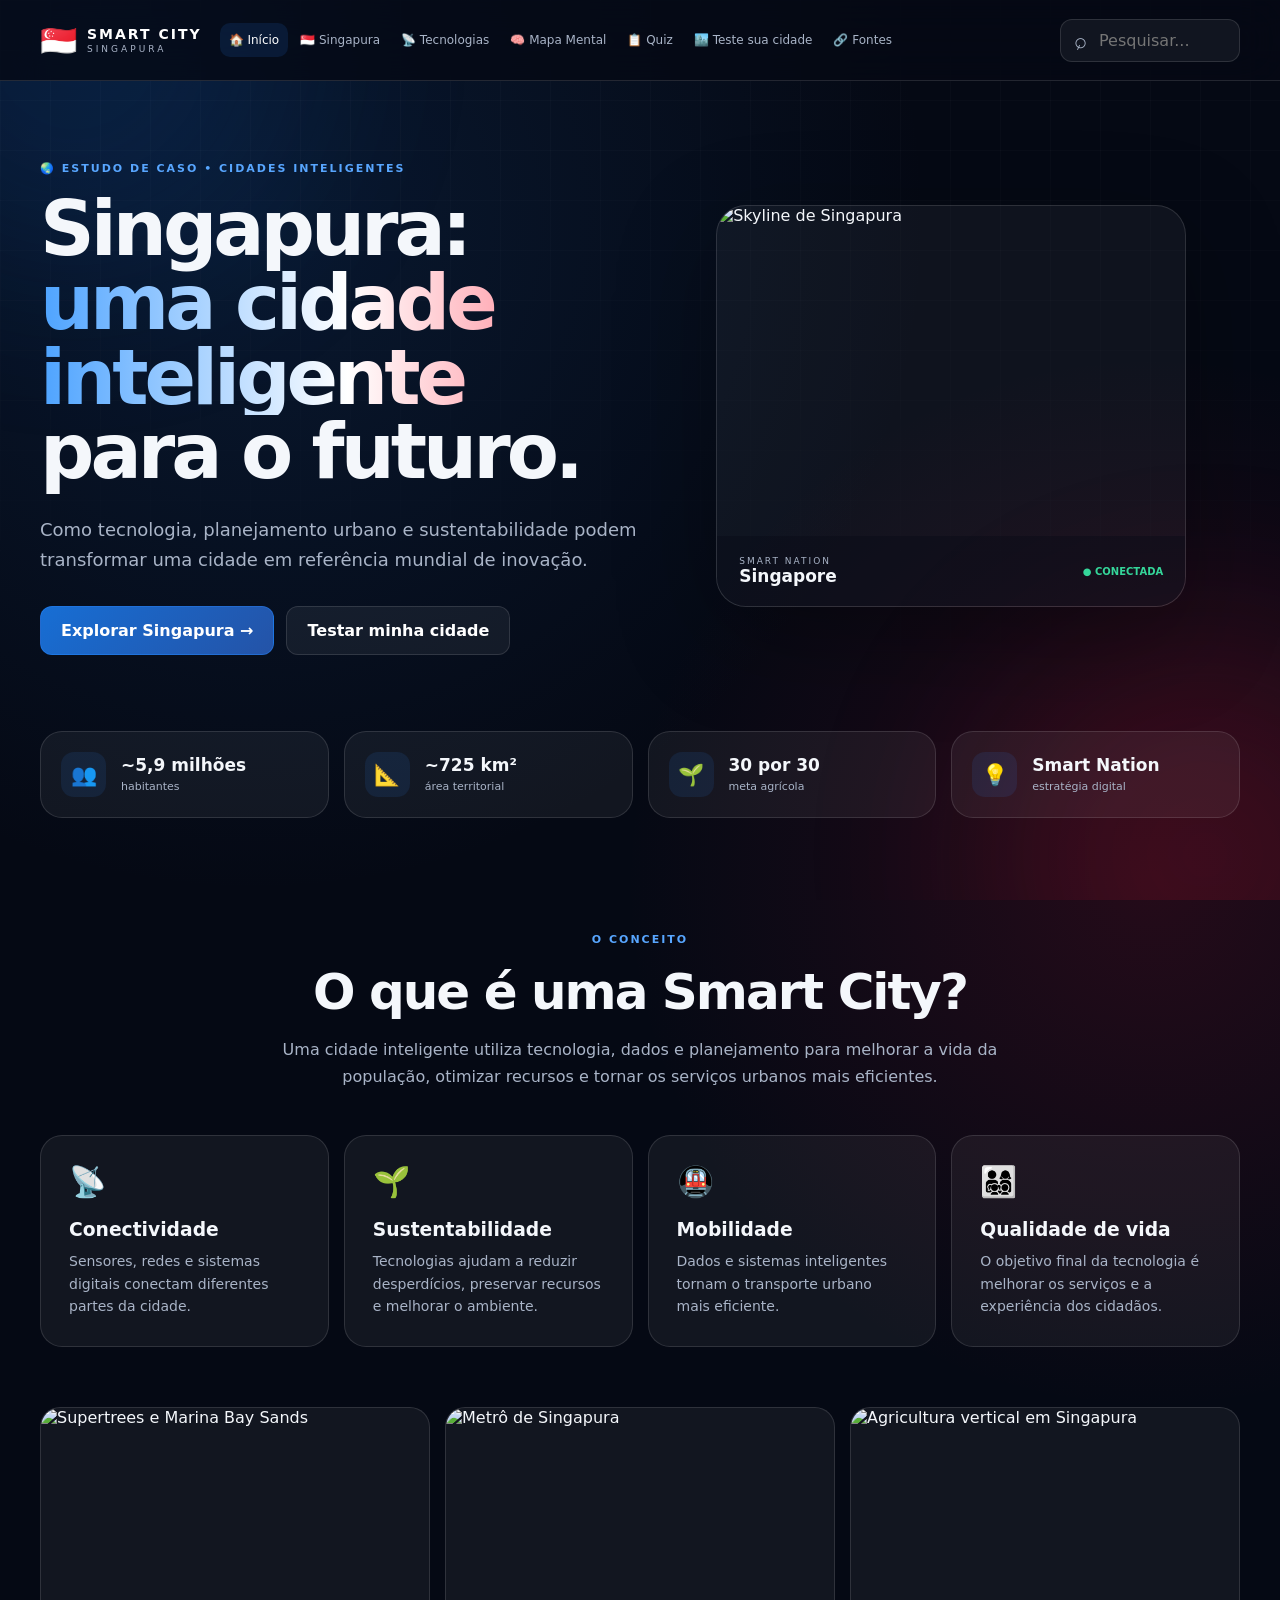
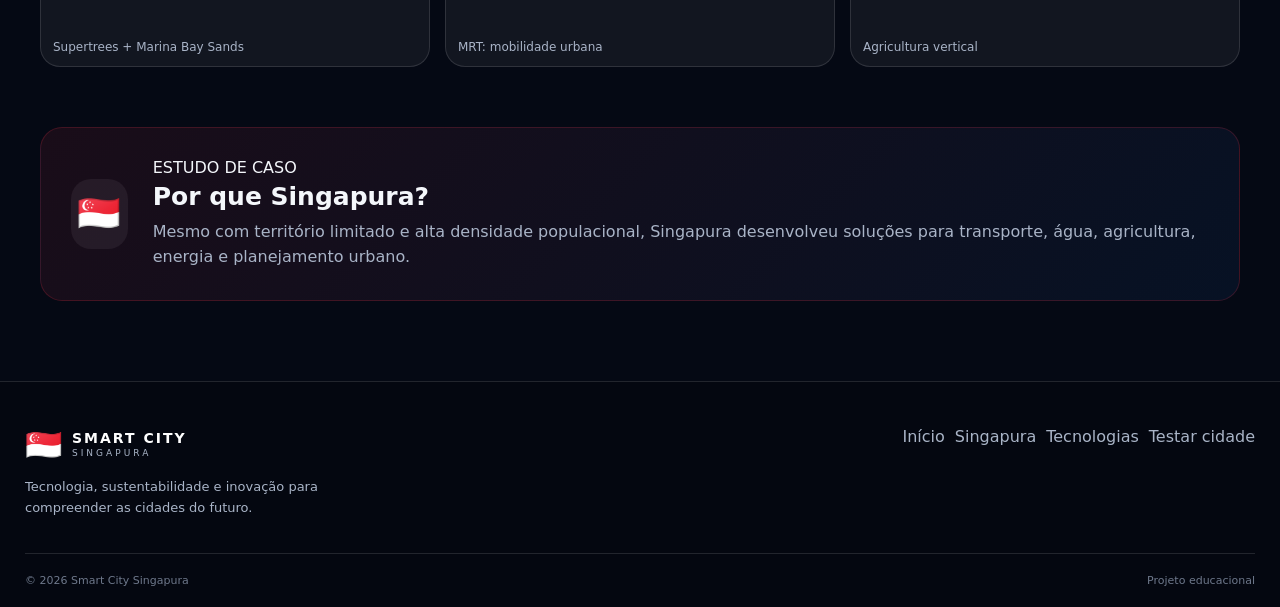
==== index.html @ 6280a36d "Add files via upload" ====
<!DOCTYPE html>
<html lang="pt-BR">
<head>
<meta charset="UTF-8">
<meta name="viewport" content="width=device-width, initial-scale=1.0">
<title>Smart City Singapura | Diagnóstico de Cidades</title>
<meta name="description" content="Projeto educacional sobre cidades inteligentes, Singapura e diagnóstico comparativo de uma cidade.">
<link rel="stylesheet" href="style.css">
</head>
<body>
<div class="background-effects"><div class="orb orb-1"></div><div class="orb orb-2"></div><div class="grid-background"></div></div>

<header class="header">
  <div class="header-container">
    <a href="#inicio" class="logo" data-tab="inicio"><span class="flag">🇸🇬</span><div><strong>SMART CITY</strong><small>SINGAPURA</small></div></a>
    <button class="mobile-menu" id="mobileMenu" aria-label="Abrir menu">☰</button>
    <nav class="navigation" id="navigation">
      <button class="nav-link active" data-tab="inicio">🏠 Início</button>
      <button class="nav-link" data-tab="singapura">🇸🇬 Singapura</button>
      <button class="nav-link" data-tab="tecnologias">📡 Tecnologias</button>
      <button class="nav-link" data-tab="mapa">🧠 Mapa Mental</button>
      <button class="nav-link" data-tab="quiz">📋 Quiz</button>
      <button class="nav-link" data-tab="teste-cidade">🏙️ Teste sua cidade</button>
      <button class="nav-link" data-tab="fontes">🔗 Fontes</button>
    </nav>
    <div class="search-container"><span>⌕</span><input type="search" id="searchInput" placeholder="Pesquisar..." autocomplete="off"><div class="search-results" id="searchResults"></div></div>
  </div>
</header>

<main>
<section class="tab-section active" id="inicio">
  <div class="hero">
    <div class="hero-content">
      <span class="eyebrow">🌏 ESTUDO DE CASO • CIDADES INTELIGENTES</span>
      <h1>Singapura: <span>uma cidade inteligente</span> para o futuro.</h1>
      <p>Como tecnologia, planejamento urbano e sustentabilidade podem transformar uma cidade em referência mundial de inovação.</p>
      <div class="hero-buttons">
        <button class="primary-button" data-scroll-tab="singapura">Explorar Singapura →</button>
        <button class="secondary-button" data-scroll-tab="teste-cidade">Testar minha cidade</button>
      </div>
    </div>
    <div class="hero-visual"><div class="city-card"><img src="https://images.unsplash.com/photo-1525625293386-3f8f99389edd?auto=format&fit=crop&w=1200&q=85" alt="Skyline de Singapura" loading="eager"><div class="city-info"><div><small>SMART NATION</small><strong>Singapore</strong></div><span class="status">● CONECTADA</span></div></div></div>
  </div>

  <div class="stats-grid">
    <article class="stat-card"><span class="stat-icon">👥</span><div><strong>~5,9 milhões</strong><span>habitantes</span></div></article>
    <article class="stat-card"><span class="stat-icon">📐</span><div><strong>~725 km²</strong><span>área territorial</span></div></article>
    <article class="stat-card"><span class="stat-icon">🌱</span><div><strong>30 por 30</strong><span>meta agrícola</span></div></article>
    <article class="stat-card"><span class="stat-icon">💡</span><div><strong>Smart Nation</strong><span>estratégia digital</span></div></article>
  </div>

  <div class="section-heading"><span class="eyebrow">O CONCEITO</span><h2>O que é uma Smart City?</h2><p>Uma cidade inteligente utiliza tecnologia, dados e planejamento para melhorar a vida da população, otimizar recursos e tornar os serviços urbanos mais eficientes.</p></div>
  <div class="feature-grid">
    <article class="feature-card"><div class="feature-icon">📡</div><h3>Conectividade</h3><p>Sensores, redes e sistemas digitais conectam diferentes partes da cidade.</p></article>
    <article class="feature-card"><div class="feature-icon">🌱</div><h3>Sustentabilidade</h3><p>Tecnologias ajudam a reduzir desperdícios, preservar recursos e melhorar o ambiente.</p></article>
    <article class="feature-card"><div class="feature-icon">🚇</div><h3>Mobilidade</h3><p>Dados e sistemas inteligentes tornam o transporte urbano mais eficiente.</p></article>
    <article class="feature-card"><div class="feature-icon">👨‍👩‍👧‍👦</div><h3>Qualidade de vida</h3><p>O objetivo final da tecnologia é melhorar os serviços e a experiência dos cidadãos.</p></article>
  </div>
  <div class="image-strip">
    <figure><img src="https://vj-prod-website-cms.s3.ap-southeast-1.amazonaws.com/rs5-1747214458404.jpg" alt="Supertrees e Marina Bay Sands" loading="lazy"><figcaption>Supertrees + Marina Bay Sands</figcaption></figure>
    <figure><img src="https://rcdn2.yohomobile.com/11111/file_748f0b96c9.png" alt="Metrô de Singapura" loading="lazy"><figcaption>MRT: mobilidade urbana</figcaption></figure>
    <figure><img src="https://nigeldickinson.photoshelter.com/image/I0000.8Eg2Dc1S_0" alt="Agricultura vertical em Singapura" loading="lazy"><figcaption>Agricultura vertical</figcaption></figure>
  </div>
  <div class="highlight"><div class="highlight-icon">🇸🇬</div><div><span>ESTUDO DE CASO</span><h3>Por que Singapura?</h3><p>Mesmo com território limitado e alta densidade populacional, Singapura desenvolveu soluções para transporte, água, agricultura, energia e planejamento urbano.</p></div></div>
</section>

<section class="tab-section" id="singapura">
  <div class="section-heading"><span class="eyebrow">🇸🇬 ESTUDO DE CASO</span><h2>Tudo sobre Singapura</h2><p>Explore aspectos sociais, econômicos, tecnológicos e ambientais do país.</p></div>
  <div class="filter-buttons">
    <button class="filter-button active" data-filter="todos">Todos</button>
    <button class="filter-button" data-filter="cultura">👥 Cultura & Sociedade</button>
    <button class="filter-button" data-filter="economia">💰 Economia & Dados</button>
    <button class="filter-button" data-filter="agricultura">🌱 Agricultura</button>
    <button class="filter-button" data-filter="curiosidades">💡 Curiosidades</button>
  </div>
  <div class="information-grid">
    <article class="info-card" data-category="cultura"><img src="https://images.unsplash.com/photo-1496939376851-89342e90adcd?auto=format&fit=crop&w=900&q=80" alt="Rua e arquitetura de Singapura" loading="lazy"><div class="info-content"><span class="tag">CULTURA</span><h3>Mosaico cultural</h3><p>Singapura reúne diferentes comunidades e tradições, com forte influência chinesa, malaia e indiana.</p></div></article>
    <article class="info-card" data-category="cultura"><div class="info-image">🗣️</div><div class="info-content"><span class="tag">SOCIEDADE</span><h3>Singlish</h3><p>Variedade informal do inglês influenciada por diferentes idiomas usados no país.</p></div></article>
    <article class="info-card" data-category="cultura"><div class="info-image">🍜</div><div class="info-content"><span class="tag">CULTURA</span><h3>Hawker Centres</h3><p>Espaços populares de alimentação que reúnem diferentes tradições culinárias.</p></div></article>
    <article class="info-card" data-category="economia"><div class="info-image">📊</div><div class="info-content"><span class="tag">ECONOMIA</span><h3>Economia avançada</h3><p>Centro internacional de comércio, finanças, logística e tecnologia.</p></div></article>
    <article class="info-card" data-category="economia"><div class="info-image">⚓</div><div class="info-content"><span class="tag">LOGÍSTICA</span><h3>Porto de Singapura</h3><p>A localização estratégica ajuda o país a atuar como importante hub marítimo internacional.</p></div></article>
    <article class="info-card" data-category="economia"><div class="info-image">🛰️</div><div class="info-content"><span class="tag">TECNOLOGIA</span><h3>Virtual Singapore</h3><p>Modelos digitais tridimensionais podem apoiar planejamento, simulações e decisões urbanas.</p></div></article>
    <article class="info-card" data-category="agricultura"><img src="https://nigeldickinson.photoshelter.com/image/I0000.8Eg2Dc1S_0" alt="Fazenda vertical" loading="lazy"><div class="info-content"><span class="tag">AGRICULTURA</span><h3>Plano 30 por 30</h3><p>Estratégia para ampliar a capacidade local de produção de alimentos, reduzindo vulnerabilidades.</p></div></article>
    <article class="info-card" data-category="agricultura"><div class="info-image">🏢</div><div class="info-content"><span class="tag">INOVAÇÃO</span><h3>Agricultura vertical</h3><p>Ambientes controlados e estruturas verticais permitem produzir alimentos em pouco espaço.</p></div></article>
    <article class="info-card" data-category="curiosidades"><img src="https://vj-prod-website-cms.s3.ap-southeast-1.amazonaws.com/rs5-1747214458404.jpg" alt="Supertrees de Singapura" loading="lazy"><div class="info-content"><span class="tag">URBANISMO</span><h3>Supertrees</h3><p>Estruturas de até 50 metros combinam vegetação, arquitetura e funções ambientais.</p></div></article>
    <article class="info-card" data-category="curiosidades"><div class="info-image">💧</div><div class="info-content"><span class="tag">ÁGUA</span><h3>NEWater</h3><p>Programa de reúso de água que utiliza tratamento avançado para ampliar a segurança hídrica.</p></div></article>
    <article class="info-card" data-category="curiosidades"><div class="info-image">🧼</div><div class="info-content"><span class="tag">CURIOSIDADE</span><h3>Lei do chiclete</h3><p>Singapura possui regras rigorosas sobre importação e venda de chicletes, com exceções específicas.</p></div></article>
  </div>
</section>

<section class="tab-section" id="tecnologias">
  <div class="section-heading"><span class="eyebrow">📡 TECNOLOGIA URBANA</span><h2>Tecnologias de uma Smart City</h2><p>Sistemas tecnológicos podem transformar mobilidade, gestão ambiental, energia e serviços públicos.</p></div>
  <div class="technology-list">
    <article class="technology-card"><div class="technology-number">01</div><div class="technology-icon">🚇</div><div class="technology-content"><span>MOBILIDADE</span><h3>Transporte inteligente</h3><p>Dados, GPS, sensores e sistemas de transporte ajudam a monitorar e otimizar deslocamentos.</p><div class="technology-tags"><span>ERP</span><span>GPS</span><span>Dados</span></div></div></article>
    <article class="technology-card"><div class="technology-number">02</div><div class="technology-icon">🗑️</div><div class="technology-content"><span>AMBIENTE</span><h3>Gestão inteligente de resíduos</h3><p>Sensores e dados podem apoiar coleta, rotas e utilização eficiente dos recursos urbanos.</p><div class="technology-tags"><span>IoT</span><span>Sensores</span><span>Monitoramento</span></div></div></article>
    <article class="technology-card"><div class="technology-number">03</div><div class="technology-icon">⚡</div><div class="technology-content"><span>ENERGIA</span><h3>Smart Grids</h3><p>Redes elétricas inteligentes acompanham consumo e ajudam a administrar a distribuição.</p><div class="technology-tags"><span>Smart Grid</span><span>Energia</span><span>Eficiência</span></div></div></article>
    <article class="technology-card"><div class="technology-number">04</div><div class="technology-icon">💧</div><div class="technology-content"><span>RECURSOS HÍDRICOS</span><h3>Gestão inteligente da água</h3><p>Tratamento, monitoramento, redução de perdas e reúso aumentam a segurança hídrica.</p><div class="technology-tags"><span>NEWater</span><span>Reúso</span><span>Sensores</span></div></div></article>
  </div>
</section>

<section class="tab-section" id="mapa">
  <div class="section-heading"><span class="eyebrow">🧠 APRENDIZAGEM INTERATIVA</span><h2>Mapa Mental de Singapura</h2><p>Clique nos elementos do mapa para explorar diferentes dimensões da cidade inteligente.</p></div>
  <div class="mind-map">
    <div class="mind-center">🇸🇬<strong>SMART CITY<br>SINGAPURA</strong></div>
    <button class="mind-node node-tech" data-node="tecnologia">📡<span>Tecnologia</span></button>
    <button class="mind-node node-sust" data-node="sustentabilidade">🌱<span>Sustentabilidade</span></button>
    <button class="mind-node node-mob" data-node="mobilidade">🚇<span>Mobilidade</span></button>
    <button class="mind-node node-agro" data-node="agricultura">🏢<span>Agricultura</span></button>
    <button class="mind-node node-soc" data-node="sociedade">👥<span>Sociedade</span></button>
  </div>
  <div class="mind-info" id="mindInfo"><span>SELECIONE UM RAMO</span><h3>Explore o mapa mental</h3><p>Clique em uma categoria acima para descobrir como ela se relaciona com o conceito de Smart City.</p></div>
</section>

<section class="tab-section" id="quiz">
  <div class="section-heading"><span class="eyebrow">📋 INTERAÇÃO</span><h2>Quiz: você conhece uma Smart City?</h2><p>Responda às perguntas e veja seu resultado.</p></div>
  <div class="quiz-container">
    <div class="quiz-progress"><div><span>PROGRESSO</span><strong id="quizProgressText">0 / 5</strong></div><div class="progress-bar"><div id="quizProgress"></div></div></div>
    <div id="quizQuestions">
      <article class="quiz-card" data-question="0"><div class="question-number">01</div><span class="answered-label">✓ Respondida</span><h3>Uma Smart City utiliza tecnologia e dados para melhorar serviços urbanos?</h3><div class="quiz-options"><button data-answer="true">✓ Sim</button><button data-answer="false">✕ Não</button></div></article>
      <article class="quiz-card" data-question="1"><div class="question-number">02</div><span class="answered-label">✓ Respondida</span><h3>A sustentabilidade pode fazer parte de uma cidade inteligente?</h3><div class="quiz-options"><button data-answer="true">✓ Sim</button><button data-answer="false">✕ Não</button></div></article>
      <article class="quiz-card" data-question="2"><div class="question-number">03</div><span class="answered-label">✓ Respondida</span><h3>A agricultura vertical pode ajudar cidades com pouco espaço?</h3><div class="quiz-options"><button data-answer="true">✓ Sim</button><button data-answer="false">✕ Não</button></div></article>
      <article class="quiz-card" data-question="3"><div class="question-number">04</div><span class="answered-label">✓ Respondida</span><h3>Sensores podem ser utilizados para monitorar sistemas urbanos?</h3><div class="quiz-options"><button data-answer="true">✓ Sim</button><button data-answer="false">✕ Não</button></div></article>
      <article class="quiz-card" data-question="4"><div class="question-number">05</div><span class="answered-label">✓ Respondida</span><h3>Uma cidade inteligente depende apenas de tecnologia?</h3><div class="quiz-options"><button data-answer="true">✓ Sim</button><button data-answer="false">✕ Não</button></div></article>
    </div>
    <div class="quiz-result"><span>🏆 RESULTADO</span><strong id="scoreText">0/5</strong><p id="scoreMessage">Responda todas as perguntas para descobrir seu resultado.</p><button id="restartQuiz">Refazer quiz</button></div>
  </div>
  <div class="poll"><span class="eyebrow">🗳️ ENQUETE</span><h2>Qual área deveria ser prioridade em uma Smart City?</h2><p>Escolha uma opção.</p><div class="poll-options"><button data-poll="Mobilidade">🚇 Mobilidade</button><button data-poll="Segurança">🛡️ Segurança</button><button data-poll="Meio ambiente">🌱 Meio ambiente</button><button data-poll="Energia">⚡ Energia</button><button data-poll="Tecnologia">📡 Tecnologia</button></div><div class="poll-feedback" id="pollFeedback">✓ Seu voto foi registrado!</div></div>
</section>

<section class="tab-section" id="teste-cidade">
  <div class="section-heading"><span class="eyebrow">🏙️ NOVO • DIAGNÓSTICO URBANO</span><h2>Sua cidade é inteligente?</h2><p>Responda 15 perguntas de Sim ou Não. O resultado é um <strong>índice didático</strong>: ele não é uma certificação oficial, mas compara características da sua cidade com dimensões observadas em cidades inteligentes como Singapura.</p></div>
  <div class="city-test-container">
    <div class="city-name-box">
      <label for="cityName">Nome da sua cidade</label>
      <input id="cityName" type="text" placeholder="Ex.: São Paulo" maxlength="80">
      <small>Digite o nome para personalizar o diagnóstico.</small>
    </div>
    <div class="diagnostic-legend">
      <span>🚇 Mobilidade</span><span>🌱 Ambiente</span><span>⚡ Energia</span><span>💧 Água</span><span>📡 Digital</span><span>👥 Pessoas</span>
    </div>
    <div class="city-test-progress"><div><span>PROGRESSO</span><strong id="cityTestProgressText">0 / 15</strong></div><div class="progress-bar"><div id="cityTestProgress"></div></div></div>
    <div id="cityQuestions" class="city-questions"></div>
    <div class="city-result" id="cityResult" aria-live="polite">
      <div class="result-score"><span id="cityResultLabel">RESULTADO</span><strong id="cityScore">0%</strong><small id="cityLevel">Responda as perguntas</small></div>
      <div class="result-copy"><h3 id="cityResultTitle">Diagnóstico da sua cidade</h3><p id="cityDiagnosis">Quando terminar, o sistema mostrará os pontos fortes, os pontos que podem melhorar e uma comparação conceitual com Singapura.</p><div id="citySuggestions" class="suggestions"></div></div>
    </div>
  </div>
</section>

<section class="tab-section" id="fontes">
  <div class="section-heading"><span class="eyebrow">🔗 PESQUISA</span><h2>Fontes e links</h2><p>Referências usadas para estruturar o conteúdo do projeto.</p></div>
  <div class="sources-grid">
    <a class="source-card" href="https://www.smartnation.gov.sg/" target="_blank" rel="noopener noreferrer"><span>🇸🇬</span><div><small>PORTAL OFICIAL</small><h3>Smart Nation Singapore</h3><p>Estratégia digital e tecnológica de Singapura.</p></div><strong>↗</strong></a>
    <a class="source-card" href="https://plataformabimbr.abdi.com.br/noticia/2-cidades-estao-liderando-e-se-destacando-como-as-cidades-mais-inteligentes-do-mundo" target="_blank" rel="noopener noreferrer"><span>🏙️</span><div><small>ABDI / BIM BR</small><h3>Cidades inteligentes</h3><p>Discussão sobre Barcelona e Singapura, sensores, dados, mobilidade e desafios.</p></div><strong>↗</strong></a>
    <a class="source-card" href="https://brasilescola.uol.com.br/geografia/cingapura.htm" target="_blank" rel="noopener noreferrer"><span>📚</span><div><small>GEOGRAFIA</small><h3>Brasil Escola — Singapura</h3><p>Geografia, população, economia, cultura, infraestrutura e história.</p></div><strong>↗</strong></a>
    <a class="source-card" href="https://www.ura.gov.sg/land-planning/shaping-our-city/marina-bay/" target="_blank" rel="noopener noreferrer"><span>🏙️</span><div><small>PLANEJAMENTO URBANO</small><h3>URA Singapore — Marina Bay</h3><p>Planejamento, infraestrutura e desenvolvimento urbano.</p></div><strong>↗</strong></a>
    <a class="source-card" href="https://www.gardensbythebay.com.sg/en/things-to-do/attractions/supertree-grove.html" target="_blank" rel="noopener noreferrer"><span>🌳</span><div><small>FONTE OFICIAL</small><h3>Gardens by the Bay</h3><p>Dados oficiais sobre os Supertrees, plantas e funções sustentáveis.</p></div><strong>↗</strong></a>
    <a class="source-card" href="https://www.pub.gov.sg/" target="_blank" rel="noopener noreferrer"><span>💧</span><div><small>ÁGUA</small><h3>PUB Singapore</h3><p>Informações oficiais sobre gestão hídrica e NEWater.</p></div><strong>↗</strong></a>
  </div>
  <div class="sources-note"><span>ℹ️</span><p>O diagnóstico da sua cidade é uma ferramenta educacional criada para este projeto. Ele não representa um ranking oficial nem certifica uma cidade como “inteligente”.</p></div>
</section>
</main>

<footer><div class="footer-content"><div><div class="logo"><span class="flag">🇸🇬</span><div><strong>SMART CITY</strong><small>SINGAPURA</small></div></div><p>Tecnologia, sustentabilidade e inovação para compreender as cidades do futuro.</p></div><div class="footer-links"><button data-tab="inicio">Início</button><button data-tab="singapura">Singapura</button><button data-tab="tecnologias">Tecnologias</button><button data-tab="teste-cidade">Testar cidade</button></div></div><div class="copyright"><span>© 2026 Smart City Singapura</span><span>Projeto educacional</span></div></footer>
<script src="script.js"></script>
</body>
</html>
---- style.css ----
*{margin:0;padding:0;box-sizing:border-box}html{scroll-behavior:smooth}body{font-family:Inter,ui-sans-serif,system-ui,-apple-system,"Segoe UI",sans-serif;background:radial-gradient(circle at 20% 10%,rgba(20,70,130,.25),transparent 30%),radial-gradient(circle at 90% 40%,rgba(180,20,50,.18),transparent 30%),#050914;color:#f4f7fb;min-height:100vh;overflow-x:hidden}:root{--card:rgba(255,255,255,.055);--hover:rgba(255,255,255,.09);--border:rgba(255,255,255,.12);--muted:#a9b4c7;--blue:#2787ff;--blue-light:#58a6ff;--red:#ed3348;--green:#35d69a;--radius:22px;--max:1250px}.background-effects{position:fixed;inset:0;pointer-events:none;z-index:-1;overflow:hidden}.orb{position:absolute;width:450px;height:450px;border-radius:50%;filter:blur(100px);opacity:.15}.orb-1{background:#1269d3;top:-180px;left:-150px}.orb-2{background:#d71938;bottom:-180px;right:-150px}.grid-background{position:absolute;inset:0;background-image:linear-gradient(rgba(255,255,255,.025) 1px,transparent 1px),linear-gradient(90deg,rgba(255,255,255,.025) 1px,transparent 1px);background-size:50px 50px;mask-image:linear-gradient(to bottom,black,transparent 80%)}button,input{font:inherit}.header{position:sticky;top:0;z-index:100;backdrop-filter:blur(22px);background:rgba(5,9,20,.8);border-bottom:1px solid var(--border)}.header-container{max-width:var(--max);margin:auto;min-height:80px;padding:14px 25px;display:flex;align-items:center;gap:18px}.logo{display:flex;align-items:center;gap:10px;color:white;text-decoration:none;flex-shrink:0}.flag{font-size:30px}.logo strong{display:block;font-size:14px;letter-spacing:2px}.logo small{display:block;color:var(--muted);font-size:9px;letter-spacing:3px;margin-top:2px}.navigation{display:flex;align-items:center;gap:3px;flex:1}.nav-link{border:none;background:transparent;color:var(--muted);padding:10px 9px;border-radius:10px;cursor:pointer;font-size:12px;transition:.25s}.nav-link:hover,.nav-link.active{background:rgba(39,135,255,.12);color:white}.search-container{position:relative;display:flex;align-items:center;width:180px;flex-shrink:0}.search-container>span{position:absolute;left:13px;font-size:22px;color:var(--muted);transform:rotate(-20deg)}.search-container input{width:100%;padding:11px 12px 11px 38px;background:rgba(255,255,255,.055);border:1px solid var(--border);border-radius:12px;color:white;outline:none}.search-container input:focus{border-color:rgba(39,135,255,.6)}.search-results{position:absolute;top:calc(100% + 8px);left:0;right:0;background:rgba(10,16,30,.97);border:1px solid var(--border);border-radius:14px;overflow:hidden;display:none;box-shadow:0 20px 50px rgba(0,0,0,.4)}.search-results.active{display:block}.search-result{padding:12px 14px;cursor:pointer;border-bottom:1px solid rgba(255,255,255,.06)}.search-result:hover{background:rgba(255,255,255,.07)}.search-result strong{display:block;font-size:13px}.search-result small{color:var(--muted)}.mobile-menu{display:none;background:transparent;color:white;border:none;font-size:25px;cursor:pointer}main{max-width:var(--max);margin:auto;padding:0 25px 80px}.tab-section{display:none;animation:fade .4s ease}.tab-section.active{display:block}@keyframes fade{from{opacity:0;transform:translateY(10px)}to{opacity:1;transform:translateY(0)}}.hero{min-height:650px;display:grid;grid-template-columns:1fr .85fr;align-items:center;gap:60px}.hero-content{max-width:650px}.eyebrow{display:inline-block;color:var(--blue-light);font-size:11px;font-weight:700;letter-spacing:2px;margin-bottom:17px}.hero h1{font-size:clamp(42px,6vw,76px);line-height:.98;letter-spacing:-4px;margin-bottom:25px}.hero h1 span{display:block;background:linear-gradient(90deg,#4da3ff,#fff,#ff596d);-webkit-background-clip:text;background-clip:text;color:transparent}.hero p{color:var(--muted);font-size:18px;line-height:1.7;margin-bottom:30px}.hero-buttons{display:flex;flex-wrap:wrap;gap:12px}.primary-button,.secondary-button{padding:14px 20px;border-radius:12px;font-weight:700;cursor:pointer;transition:.25s}.primary-button{color:white;border:1px solid rgba(39,135,255,.4);background:linear-gradient(135deg,#176ed4,#2453a7)}.secondary-button{color:white;background:rgba(255,255,255,.06);border:1px solid var(--border)}.city-card{width:100%;max-width:470px;border:1px solid var(--border);border-radius:30px;background:rgba(255,255,255,.045);overflow:hidden;box-shadow:0 30px 100px rgba(0,0,0,.3)}.city-card>img{display:block;width:100%;height:330px;object-fit:cover}.city-info{height:70px;padding:0 22px;display:flex;align-items:center;justify-content:space-between;background:rgba(5,9,20,.4)}.city-info small{display:block;font-size:9px;letter-spacing:2px;color:var(--muted)}.city-info strong{font-size:17px}.status{color:var(--green);font-size:10px;font-weight:700}.stats-grid{display:grid;grid-template-columns:repeat(4,1fr);gap:15px;margin-bottom:110px}.stat-card{display:flex;align-items:center;gap:15px;padding:20px;border:1px solid var(--border);border-radius:var(--radius);background:var(--card)}.stat-icon{width:45px;height:45px;display:grid;place-items:center;background:rgba(39,135,255,.1);border-radius:13px;font-size:21px}.stat-card strong{display:block;font-size:17px}.stat-card div span{color:var(--muted);font-size:11px}.section-heading{max-width:800px;margin:0 auto 45px;text-align:center}.section-heading h2{font-size:clamp(32px,5vw,50px);letter-spacing:-2px;margin-bottom:15px}.section-heading p{color:var(--muted);line-height:1.7}.feature-grid{display:grid;grid-template-columns:repeat(4,1fr);gap:15px;margin-bottom:60px}.feature-card{padding:28px;border:1px solid var(--border);border-radius:var(--radius);background:var(--card);transition:.3s}.feature-card:hover{transform:translateY(-5px);background:var(--hover)}.feature-icon{font-size:30px;margin-bottom:20px}.feature-card h3{margin-bottom:10px}.feature-card p{color:var(--muted);font-size:14px;line-height:1.6}.image-strip{display:grid;grid-template-columns:repeat(3,1fr);gap:15px;margin:0 0 60px}.image-strip figure{margin:0;border:1px solid var(--border);border-radius:20px;overflow:hidden;background:var(--card)}.image-strip img{width:100%;height:220px;object-fit:cover;display:block}.image-strip figcaption{padding:12px;color:var(--muted);font-size:12px}.highlight{display:flex;align-items:center;gap:25px;padding:30px;border-radius:var(--radius);border:1px solid rgba(237,51,72,.2);background:linear-gradient(135deg,rgba(237,51,72,.09),rgba(39,135,255,.07))}.highlight-icon{width:70px;height:70px;display:grid;place-items:center;border-radius:20px;font-size:35px;background:rgba(255,255,255,.06)}.highlight h3{font-size:25px;margin:5px 0 8px}.highlight p{color:var(--muted);line-height:1.6}.filter-buttons{display:flex;justify-content:center;flex-wrap:wrap;gap:8px;margin-bottom:35px}.filter-button{border:1px solid var(--border);color:var(--muted);background:var(--card);padding:10px 15px;border-radius:10px;cursor:pointer}.filter-button:hover,.filter-button.active{color:white;background:rgba(39,135,255,.13);border-color:rgba(39,135,255,.35)}.information-grid{display:grid;grid-template-columns:repeat(3,1fr);gap:18px}.info-card{border:1px solid var(--border);background:var(--card);border-radius:var(--radius);overflow:hidden;transition:.3s}.info-card:hover{transform:translateY(-5px);background:var(--hover)}.info-card.hidden{display:none}.info-card>img{width:100%;height:160px;object-fit:cover;display:block}.info-image{height:160px;display:grid;place-items:center;font-size:65px;background:radial-gradient(circle,rgba(39,135,255,.15),transparent)}.info-content{padding:22px}.tag{font-size:9px;color:var(--blue-light);letter-spacing:2px;font-weight:700}.info-content h3{margin:9px 0;font-size:20px}.info-content p{color:var(--muted);line-height:1.65;font-size:14px}.technology-list{display:grid;gap:18px;max-width:950px;margin:auto}.technology-card{display:grid;grid-template-columns:55px 70px 1fr;gap:20px;align-items:center;padding:25px;border:1px solid var(--border);border-radius:var(--radius);background:var(--card)}.technology-number{font-size:12px;color:var(--muted);font-weight:800}.technology-icon{width:60px;height:60px;border-radius:17px;display:grid;place-items:center;font-size:28px;background:rgba(39,135,255,.1)}.technology-content>span{color:var(--blue-light);font-size:9px;letter-spacing:2px;font-weight:800}.technology-content h3{margin:5px 0 8px;font-size:21px}.technology-content p{color:var(--muted);line-height:1.6;font-size:14px}.technology-tags{display:flex;gap:7px;flex-wrap:wrap;margin-top:12px}.technology-tags span{padding:5px 9px;font-size:9px;border-radius:7px;background:rgba(255,255,255,.06);color:var(--muted)}.mind-map{max-width:800px;height:530px;margin:auto;position:relative;border:1px solid var(--border);border-radius:30px;background:radial-gradient(circle at center,rgba(39,135,255,.09),transparent 45%),var(--card)}.mind-center{position:absolute;left:50%;top:50%;transform:translate(-50%,-50%);width:170px;height:170px;border-radius:50%;display:flex;flex-direction:column;justify-content:center;align-items:center;text-align:center;font-size:35px;background:linear-gradient(145deg,rgba(39,135,255,.2),rgba(237,51,72,.15));border:1px solid rgba(39,135,255,.35)}.mind-center strong{font-size:12px;letter-spacing:1px;margin-top:8px}.mind-node{position:absolute;width:135px;height:95px;border:1px solid var(--border);background:rgba(255,255,255,.06);color:white;border-radius:20px;cursor:pointer;font-size:28px;transition:.3s}.mind-node span{display:block;font-size:12px;margin-top:6px;color:var(--muted)}.mind-node:hover,.mind-node.active{transform:scale(1.07);background:rgba(39,135,255,.13);border-color:rgba(39,135,255,.5)}.node-tech{top:60px;left:80px}.node-sust{top:60px;right:80px}.node-mob{bottom:60px;left:80px}.node-agro{bottom:60px;right:80px}.node-soc{top:218px;right:20px}.mind-info{max-width:800px;margin:20px auto 0;padding:25px;border:1px solid var(--border);background:var(--card);border-radius:var(--radius);text-align:center}.mind-info span{font-size:9px;letter-spacing:2px;color:var(--blue-light);font-weight:800}.mind-info h3{margin:8px 0}.mind-info p{color:var(--muted);line-height:1.6}.quiz-container{max-width:800px;margin:auto}.quiz-progress,.city-test-progress{margin-bottom:25px}.quiz-progress>div:first-child,.city-test-progress>div:first-child{display:flex;justify-content:space-between;margin-bottom:8px;color:var(--muted);font-size:11px}.progress-bar{height:7px;background:rgba(255,255,255,.08);border-radius:20px;overflow:hidden}.progress-bar div{height:100%;width:0;background:linear-gradient(90deg,var(--blue),var(--red));transition:.4s}.quiz-card,.city-question{position:relative;padding:30px;margin-bottom:18px;border:1px solid var(--border);border-radius:var(--radius);background:var(--card);transition:.3s}.quiz-card.answered,.city-question.answered{border-color:rgba(53,214,154,.5)}.question-number{color:var(--blue-light);font-weight:800;font-size:12px;margin-bottom:15px}.answered-label{position:absolute;top:20px;right:20px;display:none;padding:5px 9px;border-radius:7px;background:rgba(53,214,154,.1);color:var(--green);font-size:9px;font-weight:800}.quiz-card.answered .answered-label,.city-question.answered .answered-label{display:block}.quiz-card h3,.city-question h3{font-size:20px;line-height:1.5;margin-bottom:20px}.quiz-options,.city-options{display:flex;gap:10px}.quiz-options button,.city-options button{flex:1;padding:13px;border-radius:10px;border:1px solid var(--border);color:white;background:rgba(255,255,255,.045);cursor:pointer;transition:.2s}.quiz-options button.selected-yes,.city-options button.selected-yes{background:rgba(53,214,154,.14);border-color:var(--green);color:var(--green)}.quiz-options button.selected-no,.city-options button.selected-no{background:rgba(237,51,72,.14);border-color:var(--red);color:#ff7180}.quiz-result{margin-top:30px;padding:35px;text-align:center;border:1px solid var(--border);border-radius:var(--radius);background:linear-gradient(135deg,rgba(39,135,255,.08),rgba(237,51,72,.06))}.quiz-result>span{color:var(--blue-light);font-size:10px;letter-spacing:2px;font-weight:800}.quiz-result strong{display:block;font-size:55px;margin:8px}.quiz-result p{color:var(--muted);margin-bottom:20px}.quiz-result button{padding:11px 18px;border:1px solid var(--border);background:rgba(255,255,255,.06);color:white;border-radius:10px;cursor:pointer}.poll{max-width:800px;margin:70px auto 0;padding:35px;border-radius:var(--radius);border:1px solid var(--border);background:var(--card);text-align:center}.poll h2{font-size:27px;margin-bottom:8px}.poll>p{color:var(--muted);margin-bottom:25px}.poll-options{display:grid;grid-template-columns:repeat(5,1fr);gap:8px}.poll-options button{min-height:65px;border-radius:11px;border:1px solid var(--border);background:rgba(255,255,255,.04);color:white;cursor:pointer}.poll-options button.selected{background:rgba(39,135,255,.15);border-color:rgba(39,135,255,.6);transform:translateY(-3px)}.poll-feedback{display:none;margin-top:20px;padding:12px;border-radius:10px;background:rgba(53,214,154,.1);color:var(--green);font-size:13px}.poll-feedback.show{display:block}.sources-grid{display:grid;grid-template-columns:repeat(2,1fr);gap:15px;max-width:950px;margin:auto}.source-card{display:grid;grid-template-columns:50px 1fr 20px;align-items:center;gap:15px;padding:22px;border:1px solid var(--border);border-radius:var(--radius);background:var(--card);color:white;text-decoration:none;transition:.3s}.source-card:hover{transform:translateY(-4px);background:var(--hover)}.source-card>span{width:48px;height:48px;display:grid;place-items:center;border-radius:14px;background:rgba(255,255,255,.05);font-size:25px}.source-card small{color:var(--blue-light);font-size:8px;letter-spacing:2px}.source-card h3{font-size:16px;margin:5px 0}.source-card p{color:var(--muted);font-size:12px}.sources-note{max-width:950px;margin:25px auto;padding:18px;display:flex;gap:12px;border-radius:15px;background:rgba(255,255,255,.04);border:1px solid var(--border);color:var(--muted);font-size:12px;line-height:1.6}

/* NOVO: TESTE DA CIDADE */
.city-test-container{max-width:900px;margin:auto}.city-name-box{padding:25px;border:1px solid var(--border);background:var(--card);border-radius:var(--radius);margin-bottom:18px}.city-name-box label{display:block;font-weight:800;margin-bottom:9px}.city-name-box input{width:100%;padding:15px 16px;border-radius:12px;border:1px solid var(--border);background:rgba(255,255,255,.055);color:white;outline:none}.city-name-box input:focus{border-color:var(--blue)}.city-name-box small{display:block;color:var(--muted);margin-top:8px;font-size:11px}.diagnostic-legend{display:flex;flex-wrap:wrap;justify-content:center;gap:8px;margin:18px 0 28px}.diagnostic-legend span{padding:7px 10px;border:1px solid var(--border);background:rgba(255,255,255,.04);border-radius:9px;font-size:11px;color:var(--muted)}.city-question .category{font-size:9px;letter-spacing:2px;color:var(--blue-light);font-weight:800}.city-question .answered-label{display:block;opacity:0}.city-question.answered .answered-label{opacity:1}.city-result{display:grid;grid-template-columns:220px 1fr;gap:30px;align-items:center;margin-top:30px;padding:30px;border:1px solid var(--border);border-radius:var(--radius);background:linear-gradient(135deg,rgba(39,135,255,.1),rgba(237,51,72,.06))}.result-score{text-align:center;border-right:1px solid var(--border);padding-right:25px}.result-score span{display:block;color:var(--blue-light);font-size:9px;letter-spacing:2px;font-weight:800}.result-score strong{display:block;font-size:58px;line-height:1;margin:12px 0}.result-score small{color:var(--muted)}.result-copy h3{font-size:25px;margin-bottom:8px}.result-copy p{color:var(--muted);line-height:1.7}.suggestions{display:grid;gap:8px;margin-top:18px}.suggestion{padding:12px 14px;border-radius:11px;background:rgba(255,255,255,.05);font-size:13px;color:#dce4f1}.suggestion strong{color:white}

/* FOOTER */
footer{border-top:1px solid var(--border);background:rgba(0,0,0,.2);padding:45px 25px 20px}.footer-content{max-width:var(--max);margin:auto;display:flex;justify-content:space-between;gap:50px}.footer-content p{color:var(--muted);max-width:350px;margin-top:15px;line-height:1.6;font-size:13px}.footer-links{display:flex;gap:10px;align-items:flex-start;flex-wrap:wrap}.footer-links button{background:transparent;border:none;color:var(--muted);cursor:pointer}.footer-links button:hover{color:white}.copyright{max-width:var(--max);margin:35px auto 0;padding-top:20px;border-top:1px solid var(--border);display:flex;justify-content:space-between;color:#6e788b;font-size:11px}

@media(max-width:1050px){.navigation{gap:0}.nav-link{padding:9px 6px;font-size:10px}.search-container{width:150px}.hero{gap:30px}.feature-grid{grid-template-columns:repeat(2,1fr)}.information-grid{grid-template-columns:repeat(2,1fr)}.poll-options{grid-template-columns:repeat(3,1fr)}}
@media(max-width:800px){.header-container{flex-wrap:wrap}.mobile-menu{display:block;margin-left:auto}.navigation{display:none;order:5;width:100%;flex-direction:column;align-items:stretch}.navigation.open{display:flex}.nav-link{text-align:left;padding:13px}.search-container{order:4;width:100%}.hero{grid-template-columns:1fr;padding:70px 0;min-height:auto}.hero-visual{order:-1}.city-card{max-width:600px}.stats-grid{grid-template-columns:repeat(2,1fr);margin-bottom:80px}.mind-map{height:600px}.node-tech{top:35px;left:25px}.node-sust{top:35px;right:25px}.node-mob{bottom:35px;left:25px}.node-agro{bottom:35px;right:25px}.node-soc{top:300px;right:50%;transform:translateX(50%)}.sources-grid{grid-template-columns:1fr}.footer-content{flex-direction:column}.city-result{grid-template-columns:1fr}.result-score{border-right:0;border-bottom:1px solid var(--border);padding:0 0 20px}.image-strip{grid-template-columns:1fr}}
@media(max-width:560px){main{padding-left:15px;padding-right:15px}.header-container{padding-left:15px;padding-right:15px}.hero h1{letter-spacing:-2px}.hero p{font-size:15px}.city-card>img{height:230px}.stats-grid,.feature-grid,.information-grid{grid-template-columns:1fr}.technology-card{grid-template-columns:1fr;text-align:center}.technology-icon{margin:auto}.technology-tags{justify-content:center}.mind-map{height:650px}.mind-center{width:140px;height:140px;font-size:28px}.mind-node{width:115px;height:85px}.node-tech{left:10px}.node-sust{right:10px}.node-mob{left:10px}.node-agro{right:10px}.poll-options{grid-template-columns:repeat(2,1fr)}.quiz-options,.city-options{flex-direction:column}.highlight{align-items:flex-start;flex-direction:column}.copyright{flex-direction:column;gap:8px}}
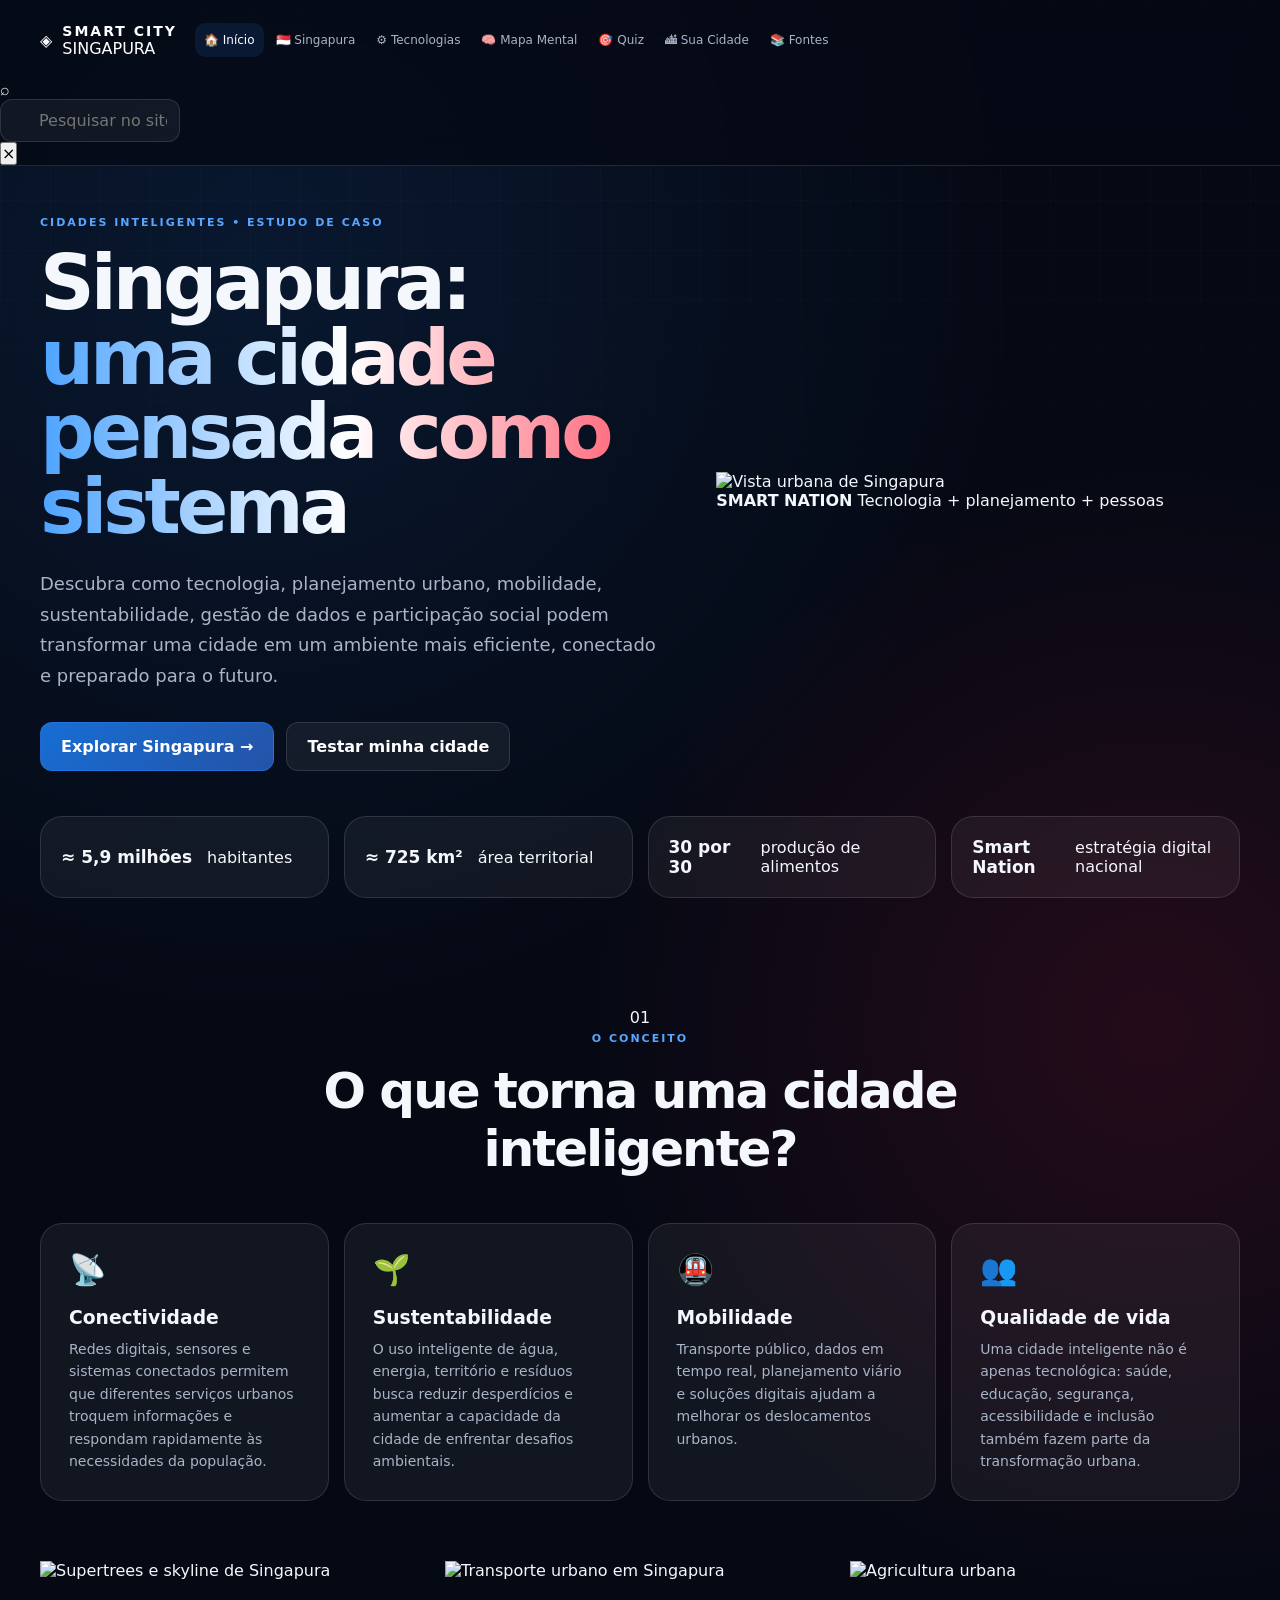
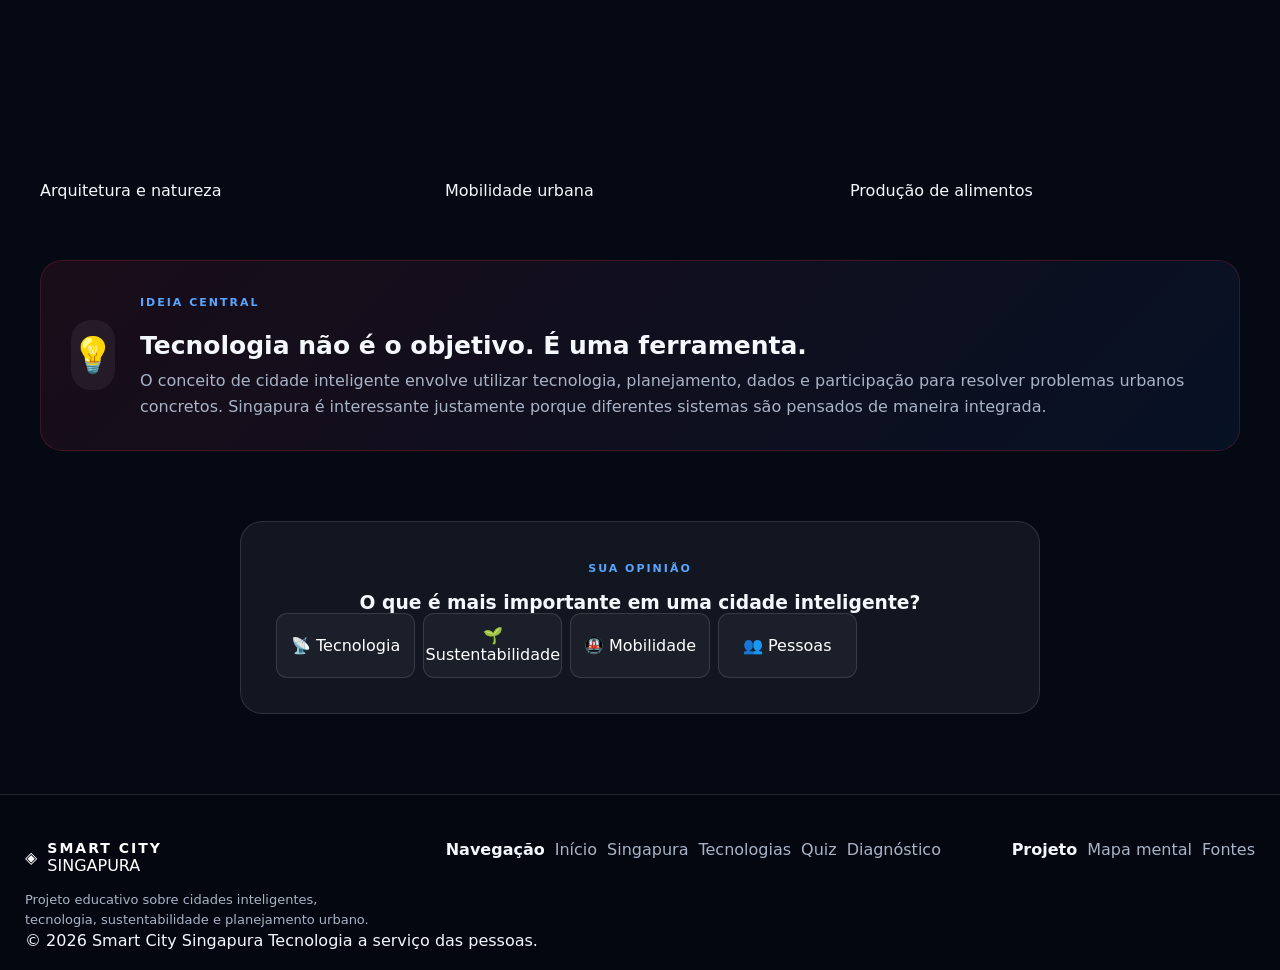
==== commit 017f3d81: "Update index.html" ====
--- a/index.html
+++ b/index.html
@@ -1,167 +1,2595 @@
 <!DOCTYPE html>
 <html lang="pt-BR">
 <head>
-<meta charset="UTF-8">
-<meta name="viewport" content="width=device-width, initial-scale=1.0">
-<title>Smart City Singapura | Diagnóstico de Cidades</title>
-<meta name="description" content="Projeto educacional sobre cidades inteligentes, Singapura e diagnóstico comparativo de uma cidade.">
-<link rel="stylesheet" href="style.css">
+    <meta charset="UTF-8">
+
+    <meta
+        name="viewport"
+        content="width=device-width, initial-scale=1.0"
+    >
+
+    <meta
+        name="description"
+        content="Smart City Singapura — estudo sobre cidades inteligentes, tecnologias urbanas, sustentabilidade e diagnóstico de cidades."
+    >
+
+    <meta
+        name="author"
+        content="Smart City Singapura"
+    >
+
+    <title>
+        Smart City Singapura | Diagnóstico de Cidades
+    </title>
+
+    <link rel="stylesheet" href="style.css">
 </head>
+
 <body>
-<div class="background-effects"><div class="orb orb-1"></div><div class="orb orb-2"></div><div class="grid-background"></div></div>
-
-<header class="header">
-  <div class="header-container">
-    <a href="#inicio" class="logo" data-tab="inicio"><span class="flag">🇸🇬</span><div><strong>SMART CITY</strong><small>SINGAPURA</small></div></a>
-    <button class="mobile-menu" id="mobileMenu" aria-label="Abrir menu">☰</button>
-    <nav class="navigation" id="navigation">
-      <button class="nav-link active" data-tab="inicio">🏠 Início</button>
-      <button class="nav-link" data-tab="singapura">🇸🇬 Singapura</button>
-      <button class="nav-link" data-tab="tecnologias">📡 Tecnologias</button>
-      <button class="nav-link" data-tab="mapa">🧠 Mapa Mental</button>
-      <button class="nav-link" data-tab="quiz">📋 Quiz</button>
-      <button class="nav-link" data-tab="teste-cidade">🏙️ Teste sua cidade</button>
-      <button class="nav-link" data-tab="fontes">🔗 Fontes</button>
-    </nav>
-    <div class="search-container"><span>⌕</span><input type="search" id="searchInput" placeholder="Pesquisar..." autocomplete="off"><div class="search-results" id="searchResults"></div></div>
-  </div>
-</header>
-
-<main>
-<section class="tab-section active" id="inicio">
-  <div class="hero">
-    <div class="hero-content">
-      <span class="eyebrow">🌏 ESTUDO DE CASO • CIDADES INTELIGENTES</span>
-      <h1>Singapura: <span>uma cidade inteligente</span> para o futuro.</h1>
-      <p>Como tecnologia, planejamento urbano e sustentabilidade podem transformar uma cidade em referência mundial de inovação.</p>
-      <div class="hero-buttons">
-        <button class="primary-button" data-scroll-tab="singapura">Explorar Singapura →</button>
-        <button class="secondary-button" data-scroll-tab="teste-cidade">Testar minha cidade</button>
-      </div>
+
+    <!-- =========================================================
+         EFEITOS DE FUNDO
+    ========================================================== -->
+
+    <div class="background-effects">
+        <div class="orb orb-one"></div>
+        <div class="orb orb-two"></div>
+        <div class="orb orb-three"></div>
+        <div class="grid-background"></div>
     </div>
-    <div class="hero-visual"><div class="city-card"><img src="https://images.unsplash.com/photo-1525625293386-3f8f99389edd?auto=format&fit=crop&w=1200&q=85" alt="Skyline de Singapura" loading="eager"><div class="city-info"><div><small>SMART NATION</small><strong>Singapore</strong></div><span class="status">● CONECTADA</span></div></div></div>
-  </div>
-
-  <div class="stats-grid">
-    <article class="stat-card"><span class="stat-icon">👥</span><div><strong>~5,9 milhões</strong><span>habitantes</span></div></article>
-    <article class="stat-card"><span class="stat-icon">📐</span><div><strong>~725 km²</strong><span>área territorial</span></div></article>
-    <article class="stat-card"><span class="stat-icon">🌱</span><div><strong>30 por 30</strong><span>meta agrícola</span></div></article>
-    <article class="stat-card"><span class="stat-icon">💡</span><div><strong>Smart Nation</strong><span>estratégia digital</span></div></article>
-  </div>
-
-  <div class="section-heading"><span class="eyebrow">O CONCEITO</span><h2>O que é uma Smart City?</h2><p>Uma cidade inteligente utiliza tecnologia, dados e planejamento para melhorar a vida da população, otimizar recursos e tornar os serviços urbanos mais eficientes.</p></div>
-  <div class="feature-grid">
-    <article class="feature-card"><div class="feature-icon">📡</div><h3>Conectividade</h3><p>Sensores, redes e sistemas digitais conectam diferentes partes da cidade.</p></article>
-    <article class="feature-card"><div class="feature-icon">🌱</div><h3>Sustentabilidade</h3><p>Tecnologias ajudam a reduzir desperdícios, preservar recursos e melhorar o ambiente.</p></article>
-    <article class="feature-card"><div class="feature-icon">🚇</div><h3>Mobilidade</h3><p>Dados e sistemas inteligentes tornam o transporte urbano mais eficiente.</p></article>
-    <article class="feature-card"><div class="feature-icon">👨‍👩‍👧‍👦</div><h3>Qualidade de vida</h3><p>O objetivo final da tecnologia é melhorar os serviços e a experiência dos cidadãos.</p></article>
-  </div>
-  <div class="image-strip">
-    <figure><img src="https://vj-prod-website-cms.s3.ap-southeast-1.amazonaws.com/rs5-1747214458404.jpg" alt="Supertrees e Marina Bay Sands" loading="lazy"><figcaption>Supertrees + Marina Bay Sands</figcaption></figure>
-    <figure><img src="https://rcdn2.yohomobile.com/11111/file_748f0b96c9.png" alt="Metrô de Singapura" loading="lazy"><figcaption>MRT: mobilidade urbana</figcaption></figure>
-    <figure><img src="https://nigeldickinson.photoshelter.com/image/I0000.8Eg2Dc1S_0" alt="Agricultura vertical em Singapura" loading="lazy"><figcaption>Agricultura vertical</figcaption></figure>
-  </div>
-  <div class="highlight"><div class="highlight-icon">🇸🇬</div><div><span>ESTUDO DE CASO</span><h3>Por que Singapura?</h3><p>Mesmo com território limitado e alta densidade populacional, Singapura desenvolveu soluções para transporte, água, agricultura, energia e planejamento urbano.</p></div></div>
-</section>
-
-<section class="tab-section" id="singapura">
-  <div class="section-heading"><span class="eyebrow">🇸🇬 ESTUDO DE CASO</span><h2>Tudo sobre Singapura</h2><p>Explore aspectos sociais, econômicos, tecnológicos e ambientais do país.</p></div>
-  <div class="filter-buttons">
-    <button class="filter-button active" data-filter="todos">Todos</button>
-    <button class="filter-button" data-filter="cultura">👥 Cultura & Sociedade</button>
-    <button class="filter-button" data-filter="economia">💰 Economia & Dados</button>
-    <button class="filter-button" data-filter="agricultura">🌱 Agricultura</button>
-    <button class="filter-button" data-filter="curiosidades">💡 Curiosidades</button>
-  </div>
-  <div class="information-grid">
-    <article class="info-card" data-category="cultura"><img src="https://images.unsplash.com/photo-1496939376851-89342e90adcd?auto=format&fit=crop&w=900&q=80" alt="Rua e arquitetura de Singapura" loading="lazy"><div class="info-content"><span class="tag">CULTURA</span><h3>Mosaico cultural</h3><p>Singapura reúne diferentes comunidades e tradições, com forte influência chinesa, malaia e indiana.</p></div></article>
-    <article class="info-card" data-category="cultura"><div class="info-image">🗣️</div><div class="info-content"><span class="tag">SOCIEDADE</span><h3>Singlish</h3><p>Variedade informal do inglês influenciada por diferentes idiomas usados no país.</p></div></article>
-    <article class="info-card" data-category="cultura"><div class="info-image">🍜</div><div class="info-content"><span class="tag">CULTURA</span><h3>Hawker Centres</h3><p>Espaços populares de alimentação que reúnem diferentes tradições culinárias.</p></div></article>
-    <article class="info-card" data-category="economia"><div class="info-image">📊</div><div class="info-content"><span class="tag">ECONOMIA</span><h3>Economia avançada</h3><p>Centro internacional de comércio, finanças, logística e tecnologia.</p></div></article>
-    <article class="info-card" data-category="economia"><div class="info-image">⚓</div><div class="info-content"><span class="tag">LOGÍSTICA</span><h3>Porto de Singapura</h3><p>A localização estratégica ajuda o país a atuar como importante hub marítimo internacional.</p></div></article>
-    <article class="info-card" data-category="economia"><div class="info-image">🛰️</div><div class="info-content"><span class="tag">TECNOLOGIA</span><h3>Virtual Singapore</h3><p>Modelos digitais tridimensionais podem apoiar planejamento, simulações e decisões urbanas.</p></div></article>
-    <article class="info-card" data-category="agricultura"><img src="https://nigeldickinson.photoshelter.com/image/I0000.8Eg2Dc1S_0" alt="Fazenda vertical" loading="lazy"><div class="info-content"><span class="tag">AGRICULTURA</span><h3>Plano 30 por 30</h3><p>Estratégia para ampliar a capacidade local de produção de alimentos, reduzindo vulnerabilidades.</p></div></article>
-    <article class="info-card" data-category="agricultura"><div class="info-image">🏢</div><div class="info-content"><span class="tag">INOVAÇÃO</span><h3>Agricultura vertical</h3><p>Ambientes controlados e estruturas verticais permitem produzir alimentos em pouco espaço.</p></div></article>
-    <article class="info-card" data-category="curiosidades"><img src="https://vj-prod-website-cms.s3.ap-southeast-1.amazonaws.com/rs5-1747214458404.jpg" alt="Supertrees de Singapura" loading="lazy"><div class="info-content"><span class="tag">URBANISMO</span><h3>Supertrees</h3><p>Estruturas de até 50 metros combinam vegetação, arquitetura e funções ambientais.</p></div></article>
-    <article class="info-card" data-category="curiosidades"><div class="info-image">💧</div><div class="info-content"><span class="tag">ÁGUA</span><h3>NEWater</h3><p>Programa de reúso de água que utiliza tratamento avançado para ampliar a segurança hídrica.</p></div></article>
-    <article class="info-card" data-category="curiosidades"><div class="info-image">🧼</div><div class="info-content"><span class="tag">CURIOSIDADE</span><h3>Lei do chiclete</h3><p>Singapura possui regras rigorosas sobre importação e venda de chicletes, com exceções específicas.</p></div></article>
-  </div>
-</section>
-
-<section class="tab-section" id="tecnologias">
-  <div class="section-heading"><span class="eyebrow">📡 TECNOLOGIA URBANA</span><h2>Tecnologias de uma Smart City</h2><p>Sistemas tecnológicos podem transformar mobilidade, gestão ambiental, energia e serviços públicos.</p></div>
-  <div class="technology-list">
-    <article class="technology-card"><div class="technology-number">01</div><div class="technology-icon">🚇</div><div class="technology-content"><span>MOBILIDADE</span><h3>Transporte inteligente</h3><p>Dados, GPS, sensores e sistemas de transporte ajudam a monitorar e otimizar deslocamentos.</p><div class="technology-tags"><span>ERP</span><span>GPS</span><span>Dados</span></div></div></article>
-    <article class="technology-card"><div class="technology-number">02</div><div class="technology-icon">🗑️</div><div class="technology-content"><span>AMBIENTE</span><h3>Gestão inteligente de resíduos</h3><p>Sensores e dados podem apoiar coleta, rotas e utilização eficiente dos recursos urbanos.</p><div class="technology-tags"><span>IoT</span><span>Sensores</span><span>Monitoramento</span></div></div></article>
-    <article class="technology-card"><div class="technology-number">03</div><div class="technology-icon">⚡</div><div class="technology-content"><span>ENERGIA</span><h3>Smart Grids</h3><p>Redes elétricas inteligentes acompanham consumo e ajudam a administrar a distribuição.</p><div class="technology-tags"><span>Smart Grid</span><span>Energia</span><span>Eficiência</span></div></div></article>
-    <article class="technology-card"><div class="technology-number">04</div><div class="technology-icon">💧</div><div class="technology-content"><span>RECURSOS HÍDRICOS</span><h3>Gestão inteligente da água</h3><p>Tratamento, monitoramento, redução de perdas e reúso aumentam a segurança hídrica.</p><div class="technology-tags"><span>NEWater</span><span>Reúso</span><span>Sensores</span></div></div></article>
-  </div>
-</section>
-
-<section class="tab-section" id="mapa">
-  <div class="section-heading"><span class="eyebrow">🧠 APRENDIZAGEM INTERATIVA</span><h2>Mapa Mental de Singapura</h2><p>Clique nos elementos do mapa para explorar diferentes dimensões da cidade inteligente.</p></div>
-  <div class="mind-map">
-    <div class="mind-center">🇸🇬<strong>SMART CITY<br>SINGAPURA</strong></div>
-    <button class="mind-node node-tech" data-node="tecnologia">📡<span>Tecnologia</span></button>
-    <button class="mind-node node-sust" data-node="sustentabilidade">🌱<span>Sustentabilidade</span></button>
-    <button class="mind-node node-mob" data-node="mobilidade">🚇<span>Mobilidade</span></button>
-    <button class="mind-node node-agro" data-node="agricultura">🏢<span>Agricultura</span></button>
-    <button class="mind-node node-soc" data-node="sociedade">👥<span>Sociedade</span></button>
-  </div>
-  <div class="mind-info" id="mindInfo"><span>SELECIONE UM RAMO</span><h3>Explore o mapa mental</h3><p>Clique em uma categoria acima para descobrir como ela se relaciona com o conceito de Smart City.</p></div>
-</section>
-
-<section class="tab-section" id="quiz">
-  <div class="section-heading"><span class="eyebrow">📋 INTERAÇÃO</span><h2>Quiz: você conhece uma Smart City?</h2><p>Responda às perguntas e veja seu resultado.</p></div>
-  <div class="quiz-container">
-    <div class="quiz-progress"><div><span>PROGRESSO</span><strong id="quizProgressText">0 / 5</strong></div><div class="progress-bar"><div id="quizProgress"></div></div></div>
-    <div id="quizQuestions">
-      <article class="quiz-card" data-question="0"><div class="question-number">01</div><span class="answered-label">✓ Respondida</span><h3>Uma Smart City utiliza tecnologia e dados para melhorar serviços urbanos?</h3><div class="quiz-options"><button data-answer="true">✓ Sim</button><button data-answer="false">✕ Não</button></div></article>
-      <article class="quiz-card" data-question="1"><div class="question-number">02</div><span class="answered-label">✓ Respondida</span><h3>A sustentabilidade pode fazer parte de uma cidade inteligente?</h3><div class="quiz-options"><button data-answer="true">✓ Sim</button><button data-answer="false">✕ Não</button></div></article>
-      <article class="quiz-card" data-question="2"><div class="question-number">03</div><span class="answered-label">✓ Respondida</span><h3>A agricultura vertical pode ajudar cidades com pouco espaço?</h3><div class="quiz-options"><button data-answer="true">✓ Sim</button><button data-answer="false">✕ Não</button></div></article>
-      <article class="quiz-card" data-question="3"><div class="question-number">04</div><span class="answered-label">✓ Respondida</span><h3>Sensores podem ser utilizados para monitorar sistemas urbanos?</h3><div class="quiz-options"><button data-answer="true">✓ Sim</button><button data-answer="false">✕ Não</button></div></article>
-      <article class="quiz-card" data-question="4"><div class="question-number">05</div><span class="answered-label">✓ Respondida</span><h3>Uma cidade inteligente depende apenas de tecnologia?</h3><div class="quiz-options"><button data-answer="true">✓ Sim</button><button data-answer="false">✕ Não</button></div></article>
-    </div>
-    <div class="quiz-result"><span>🏆 RESULTADO</span><strong id="scoreText">0/5</strong><p id="scoreMessage">Responda todas as perguntas para descobrir seu resultado.</p><button id="restartQuiz">Refazer quiz</button></div>
-  </div>
-  <div class="poll"><span class="eyebrow">🗳️ ENQUETE</span><h2>Qual área deveria ser prioridade em uma Smart City?</h2><p>Escolha uma opção.</p><div class="poll-options"><button data-poll="Mobilidade">🚇 Mobilidade</button><button data-poll="Segurança">🛡️ Segurança</button><button data-poll="Meio ambiente">🌱 Meio ambiente</button><button data-poll="Energia">⚡ Energia</button><button data-poll="Tecnologia">📡 Tecnologia</button></div><div class="poll-feedback" id="pollFeedback">✓ Seu voto foi registrado!</div></div>
-</section>
-
-<section class="tab-section" id="teste-cidade">
-  <div class="section-heading"><span class="eyebrow">🏙️ NOVO • DIAGNÓSTICO URBANO</span><h2>Sua cidade é inteligente?</h2><p>Responda 15 perguntas de Sim ou Não. O resultado é um <strong>índice didático</strong>: ele não é uma certificação oficial, mas compara características da sua cidade com dimensões observadas em cidades inteligentes como Singapura.</p></div>
-  <div class="city-test-container">
-    <div class="city-name-box">
-      <label for="cityName">Nome da sua cidade</label>
-      <input id="cityName" type="text" placeholder="Ex.: São Paulo" maxlength="80">
-      <small>Digite o nome para personalizar o diagnóstico.</small>
-    </div>
-    <div class="diagnostic-legend">
-      <span>🚇 Mobilidade</span><span>🌱 Ambiente</span><span>⚡ Energia</span><span>💧 Água</span><span>📡 Digital</span><span>👥 Pessoas</span>
-    </div>
-    <div class="city-test-progress"><div><span>PROGRESSO</span><strong id="cityTestProgressText">0 / 15</strong></div><div class="progress-bar"><div id="cityTestProgress"></div></div></div>
-    <div id="cityQuestions" class="city-questions"></div>
-    <div class="city-result" id="cityResult" aria-live="polite">
-      <div class="result-score"><span id="cityResultLabel">RESULTADO</span><strong id="cityScore">0%</strong><small id="cityLevel">Responda as perguntas</small></div>
-      <div class="result-copy"><h3 id="cityResultTitle">Diagnóstico da sua cidade</h3><p id="cityDiagnosis">Quando terminar, o sistema mostrará os pontos fortes, os pontos que podem melhorar e uma comparação conceitual com Singapura.</p><div id="citySuggestions" class="suggestions"></div></div>
-    </div>
-  </div>
-</section>
-
-<section class="tab-section" id="fontes">
-  <div class="section-heading"><span class="eyebrow">🔗 PESQUISA</span><h2>Fontes e links</h2><p>Referências usadas para estruturar o conteúdo do projeto.</p></div>
-  <div class="sources-grid">
-    <a class="source-card" href="https://www.smartnation.gov.sg/" target="_blank" rel="noopener noreferrer"><span>🇸🇬</span><div><small>PORTAL OFICIAL</small><h3>Smart Nation Singapore</h3><p>Estratégia digital e tecnológica de Singapura.</p></div><strong>↗</strong></a>
-    <a class="source-card" href="https://plataformabimbr.abdi.com.br/noticia/2-cidades-estao-liderando-e-se-destacando-como-as-cidades-mais-inteligentes-do-mundo" target="_blank" rel="noopener noreferrer"><span>🏙️</span><div><small>ABDI / BIM BR</small><h3>Cidades inteligentes</h3><p>Discussão sobre Barcelona e Singapura, sensores, dados, mobilidade e desafios.</p></div><strong>↗</strong></a>
-    <a class="source-card" href="https://brasilescola.uol.com.br/geografia/cingapura.htm" target="_blank" rel="noopener noreferrer"><span>📚</span><div><small>GEOGRAFIA</small><h3>Brasil Escola — Singapura</h3><p>Geografia, população, economia, cultura, infraestrutura e história.</p></div><strong>↗</strong></a>
-    <a class="source-card" href="https://www.ura.gov.sg/land-planning/shaping-our-city/marina-bay/" target="_blank" rel="noopener noreferrer"><span>🏙️</span><div><small>PLANEJAMENTO URBANO</small><h3>URA Singapore — Marina Bay</h3><p>Planejamento, infraestrutura e desenvolvimento urbano.</p></div><strong>↗</strong></a>
-    <a class="source-card" href="https://www.gardensbythebay.com.sg/en/things-to-do/attractions/supertree-grove.html" target="_blank" rel="noopener noreferrer"><span>🌳</span><div><small>FONTE OFICIAL</small><h3>Gardens by the Bay</h3><p>Dados oficiais sobre os Supertrees, plantas e funções sustentáveis.</p></div><strong>↗</strong></a>
-    <a class="source-card" href="https://www.pub.gov.sg/" target="_blank" rel="noopener noreferrer"><span>💧</span><div><small>ÁGUA</small><h3>PUB Singapore</h3><p>Informações oficiais sobre gestão hídrica e NEWater.</p></div><strong>↗</strong></a>
-  </div>
-  <div class="sources-note"><span>ℹ️</span><p>O diagnóstico da sua cidade é uma ferramenta educacional criada para este projeto. Ele não representa um ranking oficial nem certifica uma cidade como “inteligente”.</p></div>
-</section>
-</main>
-
-<footer><div class="footer-content"><div><div class="logo"><span class="flag">🇸🇬</span><div><strong>SMART CITY</strong><small>SINGAPURA</small></div></div><p>Tecnologia, sustentabilidade e inovação para compreender as cidades do futuro.</p></div><div class="footer-links"><button data-tab="inicio">Início</button><button data-tab="singapura">Singapura</button><button data-tab="tecnologias">Tecnologias</button><button data-tab="teste-cidade">Testar cidade</button></div></div><div class="copyright"><span>© 2026 Smart City Singapura</span><span>Projeto educacional</span></div></footer>
-<script src="script.js"></script>
+
+
+    <!-- =========================================================
+         CABEÇALHO
+    ========================================================== -->
+
+    <header class="header">
+
+        <div class="header-container">
+
+            <div class="logo">
+                <span class="logo-icon">◈</span>
+
+                <div>
+                    <strong>SMART CITY</strong>
+                    <span>SINGAPURA</span>
+                </div>
+            </div>
+
+
+            <button
+                class="mobile-menu"
+                id="mobileMenu"
+                aria-label="Abrir menu"
+            >
+                ☰
+            </button>
+
+
+            <nav class="navigation" id="navigation">
+
+                <button
+                    class="nav-link active"
+                    data-tab="inicio"
+                >
+                    🏠 Início
+                </button>
+
+                <button
+                    class="nav-link"
+                    data-tab="singapura"
+                >
+                    🇸🇬 Singapura
+                </button>
+
+                <button
+                    class="nav-link"
+                    data-tab="tecnologias"
+                >
+                    ⚙ Tecnologias
+                </button>
+
+                <button
+                    class="nav-link"
+                    data-tab="mapa"
+                >
+                    🧠 Mapa Mental
+                </button>
+
+                <button
+                    class="nav-link"
+                    data-tab="quiz"
+                >
+                    🎯 Quiz
+                </button>
+
+                <button
+                    class="nav-link"
+                    data-tab="teste-cidade"
+                >
+                    🏙 Sua Cidade
+                </button>
+
+                <button
+                    class="nav-link"
+                    data-tab="fontes"
+                >
+                    📚 Fontes
+                </button>
+
+            </nav>
+
+        </div>
+
+
+        <!-- =====================================================
+             PESQUISA
+        ====================================================== -->
+
+        <div class="search-container">
+
+            <div class="search-box">
+
+                <span class="search-icon">⌕</span>
+
+                <input
+                    type="text"
+                    id="searchInput"
+                    placeholder="Pesquisar no site..."
+                    autocomplete="off"
+                >
+
+                <button
+                    id="clearSearch"
+                    class="clear-search"
+                    aria-label="Limpar pesquisa"
+                >
+                    ×
+                </button>
+
+            </div>
+
+            <div
+                id="searchResults"
+                class="search-results"
+            ></div>
+
+        </div>
+
+    </header>
+
+
+
+    <main>
+
+
+        <!-- =====================================================
+             INÍCIO
+        ====================================================== -->
+
+        <section
+            id="inicio"
+            class="tab-section active"
+        >
+
+            <div class="hero">
+
+                <div class="hero-content">
+
+                    <span class="eyebrow">
+                        CIDADES INTELIGENTES • ESTUDO DE CASO
+                    </span>
+
+                    <h1>
+                        Singapura:
+                        <span>uma cidade pensada como sistema</span>
+                    </h1>
+
+                    <p class="hero-description">
+                        Descubra como tecnologia, planejamento urbano,
+                        mobilidade, sustentabilidade, gestão de dados
+                        e participação social podem transformar uma
+                        cidade em um ambiente mais eficiente, conectado
+                        e preparado para o futuro.
+                    </p>
+
+
+                    <div class="hero-buttons">
+
+                        <button
+                            class="primary-button"
+                            data-scroll-tab="singapura"
+                        >
+                            Explorar Singapura →
+                        </button>
+
+                        <button
+                            class="secondary-button"
+                            data-scroll-tab="teste-cidade"
+                        >
+                            Testar minha cidade
+                        </button>
+
+                    </div>
+
+                </div>
+
+
+                <div class="hero-image">
+
+                    <img
+                        src="https://images.unsplash.com/photo-1525625293386-3f8f99389edd?auto=format&fit=crop&w=1200&q=85"
+                        alt="Vista urbana de Singapura"
+                    >
+
+                    <div class="hero-image-overlay">
+                        <strong>SMART NATION</strong>
+                        <span>Tecnologia + planejamento + pessoas</span>
+                    </div>
+
+                </div>
+
+            </div>
+
+
+
+            <!-- ESTATÍSTICAS -->
+
+            <div class="stats-grid">
+
+                <article class="stat-card">
+                    <strong>≈ 5,9 milhões</strong>
+                    <span>habitantes</span>
+                </article>
+
+                <article class="stat-card">
+                    <strong>≈ 725 km²</strong>
+                    <span>área territorial</span>
+                </article>
+
+                <article class="stat-card">
+                    <strong>30 por 30</strong>
+                    <span>produção de alimentos</span>
+                </article>
+
+                <article class="stat-card">
+                    <strong>Smart Nation</strong>
+                    <span>estratégia digital nacional</span>
+                </article>
+
+            </div>
+
+
+
+            <!-- CONCEITO -->
+
+            <div class="section-heading">
+
+                <span class="section-number">
+                    01
+                </span>
+
+                <div>
+                    <span class="eyebrow">
+                        O CONCEITO
+                    </span>
+
+                    <h2>
+                        O que torna uma cidade inteligente?
+                    </h2>
+                </div>
+
+            </div>
+
+
+            <div class="feature-grid">
+
+                <article class="feature-card">
+
+                    <div class="feature-icon">
+                        📡
+                    </div>
+
+                    <h3>
+                        Conectividade
+                    </h3>
+
+                    <p>
+                        Redes digitais, sensores e sistemas conectados
+                        permitem que diferentes serviços urbanos troquem
+                        informações e respondam rapidamente às necessidades
+                        da população.
+                    </p>
+
+                </article>
+
+
+                <article class="feature-card">
+
+                    <div class="feature-icon">
+                        🌱
+                    </div>
+
+                    <h3>
+                        Sustentabilidade
+                    </h3>
+
+                    <p>
+                        O uso inteligente de água, energia, território e
+                        resíduos busca reduzir desperdícios e aumentar a
+                        capacidade da cidade de enfrentar desafios ambientais.
+                    </p>
+
+                </article>
+
+
+                <article class="feature-card">
+
+                    <div class="feature-icon">
+                        🚇
+                    </div>
+
+                    <h3>
+                        Mobilidade
+                    </h3>
+
+                    <p>
+                        Transporte público, dados em tempo real, planejamento
+                        viário e soluções digitais ajudam a melhorar os
+                        deslocamentos urbanos.
+                    </p>
+
+                </article>
+
+
+                <article class="feature-card">
+
+                    <div class="feature-icon">
+                        👥
+                    </div>
+
+                    <h3>
+                        Qualidade de vida
+                    </h3>
+
+                    <p>
+                        Uma cidade inteligente não é apenas tecnológica:
+                        saúde, educação, segurança, acessibilidade e inclusão
+                        também fazem parte da transformação urbana.
+                    </p>
+
+                </article>
+
+            </div>
+
+
+
+            <!-- IMAGENS -->
+
+            <div class="image-strip">
+
+                <div class="strip-image">
+
+                    <img
+                        src="https://images.unsplash.com/photo-1518684079-3c830dcef090?auto=format&fit=crop&w=900&q=80"
+                        alt="Supertrees e skyline de Singapura"
+                    >
+
+                    <span>
+                        Arquitetura e natureza
+                    </span>
+
+                </div>
+
+
+                <div class="strip-image">
+
+                    <img
+                        src="https://images.unsplash.com/photo-1565967511849-76a60a516170?auto=format&fit=crop&w=900&q=80"
+                        alt="Transporte urbano em Singapura"
+                    >
+
+                    <span>
+                        Mobilidade urbana
+                    </span>
+
+                </div>
+
+
+                <div class="strip-image">
+
+                    <img
+                        src="https://images.unsplash.com/photo-1535268647677-300dbf3d78d1?auto=format&fit=crop&w=900&q=80"
+                        alt="Agricultura urbana"
+                    >
+
+                    <span>
+                        Produção de alimentos
+                    </span>
+
+                </div>
+
+            </div>
+
+
+
+            <!-- DESTAQUE -->
+
+            <div class="highlight">
+
+                <div class="highlight-icon">
+                    💡
+                </div>
+
+                <div>
+
+                    <span class="eyebrow">
+                        IDEIA CENTRAL
+                    </span>
+
+                    <h3>
+                        Tecnologia não é o objetivo. É uma ferramenta.
+                    </h3>
+
+                    <p>
+                        O conceito de cidade inteligente envolve utilizar
+                        tecnologia, planejamento, dados e participação para
+                        resolver problemas urbanos concretos. Singapura é
+                        interessante justamente porque diferentes sistemas
+                        são pensados de maneira integrada.
+                    </p>
+
+                </div>
+
+            </div>
+
+        </section>
+
+
+
+        <!-- =====================================================
+             SINGAPURA
+        ====================================================== -->
+
+        <section
+            id="singapura"
+            class="tab-section"
+        >
+
+            <div class="section-heading large-heading">
+
+                <span class="section-number">
+                    02
+                </span>
+
+                <div>
+
+                    <span class="eyebrow">
+                        ESTUDO DE CASO
+                    </span>
+
+                    <h2>
+                        Singapura por dentro
+                    </h2>
+
+                    <p>
+                        Conheça diferentes aspectos sociais, culturais,
+                        econômicos, ambientais e tecnológicos da cidade.
+                    </p>
+
+                </div>
+
+            </div>
+
+
+
+            <!-- FILTROS -->
+
+            <div class="filter-buttons">
+
+                <button
+                    class="filter-button active"
+                    data-filter="todos"
+                >
+                    Todos
+                </button>
+
+                <button
+                    class="filter-button"
+                    data-filter="cultura"
+                >
+                    Cultura
+                </button>
+
+                <button
+                    class="filter-button"
+                    data-filter="economia"
+                >
+                    Economia
+                </button>
+
+                <button
+                    class="filter-button"
+                    data-filter="agricultura"
+                >
+                    Agricultura
+                </button>
+
+                <button
+                    class="filter-button"
+                    data-filter="tecnologia"
+                >
+                    Tecnologia
+                </button>
+
+                <button
+                    class="filter-button"
+                    data-filter="ambiente"
+                >
+                    Ambiente
+                </button>
+
+                <button
+                    class="filter-button"
+                    data-filter="curiosidades"
+                >
+                    Curiosidades
+                </button>
+
+            </div>
+
+
+
+            <!-- CARDS -->
+
+            <div class="information-grid">
+
+
+                <article
+                    class="info-card"
+                    data-category="cultura"
+                    data-detail="cultura"
+                >
+
+                    <div class="info-image">
+
+                        <img
+                            src="https://images.unsplash.com/photo-1548013146-72479768bada?auto=format&fit=crop&w=1000&q=85"
+                            alt="Diversidade cultural de Singapura"
+                        >
+
+                        <span class="info-badge">
+                            CULTURA
+                        </span>
+
+                    </div>
+
+                    <div class="info-content">
+
+                        <h3>
+                            Mosaico cultural
+                        </h3>
+
+                        <p>
+                            Chineses, malaios, indianos e outros grupos
+                            formam uma sociedade multicultural com diferentes
+                            línguas, religiões, costumes e tradições.
+                        </p>
+
+                        <button
+                            class="card-link"
+                            data-detail-button="cultura"
+                        >
+                            Explorar tema →
+                        </button>
+
+                    </div>
+
+                </article>
+
+
+
+                <article
+                    class="info-card"
+                    data-category="cultura"
+                    data-detail="singlish"
+                >
+
+                    <div class="info-image">
+
+                        <img
+                            src="https://images.unsplash.com/photo-1508964942454-1a56651d54ac?auto=format&fit=crop&w=1000&q=85"
+                            alt="Cidade de Singapura"
+                        >
+
+                        <span class="info-badge">
+                            CULTURA
+                        </span>
+
+                    </div>
+
+                    <div class="info-content">
+
+                        <h3>
+                            Singlish
+                        </h3>
+
+                        <p>
+                            O inglês de Singapura desenvolveu características
+                            próprias a partir do contato entre diferentes
+                            línguas e culturas.
+                        </p>
+
+                        <button
+                            class="card-link"
+                            data-detail-button="singlish"
+                        >
+                            Explorar tema →
+                        </button>
+
+                    </div>
+
+                </article>
+
+
+
+                <article
+                    class="info-card"
+                    data-category="cultura"
+                    data-detail="hawker"
+                >
+
+                    <div class="info-image">
+
+                        <img
+                            src="https://images.unsplash.com/photo-1552566626-52f8b828add9?auto=format&fit=crop&w=1000&q=85"
+                            alt="Alimentação e gastronomia"
+                        >
+
+                        <span class="info-badge">
+                            CULTURA
+                        </span>
+
+                    </div>
+
+                    <div class="info-content">
+
+                        <h3>
+                            Hawker Centres
+                        </h3>
+
+                        <p>
+                            Centros de alimentação popular fazem parte da
+                            identidade urbana e cultural de Singapura.
+                        </p>
+
+                        <button
+                            class="card-link"
+                            data-detail-button="hawker"
+                        >
+                            Explorar tema →
+                        </button>
+
+                    </div>
+
+                </article>
+
+
+
+                <article
+                    class="info-card"
+                    data-category="economia"
+                    data-detail="economia"
+                >
+
+                    <div class="info-image">
+
+                        <img
+                            src="https://images.unsplash.com/photo-1525625293386-3f8f99389edd?auto=format&fit=crop&w=1000&q=85"
+                            alt="Centro financeiro de Singapura"
+                        >
+
+                        <span class="info-badge">
+                            ECONOMIA
+                        </span>
+
+                    </div>
+
+                    <div class="info-content">
+
+                        <h3>
+                            Economia avançada
+                        </h3>
+
+                        <p>
+                            A posição estratégica, a infraestrutura e a
+                            integração com redes globais ajudaram Singapura
+                            a desenvolver uma economia altamente conectada.
+                        </p>
+
+                        <button
+                            class="card-link"
+                            data-detail-button="economia"
+                        >
+                            Explorar tema →
+                        </button>
+
+                    </div>
+
+                </article>
+
+
+
+                <article
+                    class="info-card"
+                    data-category="economia"
+                    data-detail="porto"
+                >
+
+                    <div class="info-image">
+
+                        <img
+                            src="https://images.unsplash.com/photo-1494412651409-8963ce7935a7?auto=format&fit=crop&w=1000&q=85"
+                            alt="Porto e transporte marítimo"
+                        >
+
+                        <span class="info-badge">
+                            LOGÍSTICA
+                        </span>
+
+                    </div>
+
+                    <div class="info-content">
+
+                        <h3>
+                            Porto de Singapura
+                        </h3>
+
+                        <p>
+                            A infraestrutura portuária é uma das peças
+                            importantes da posição estratégica da cidade
+                            no comércio internacional.
+                        </p>
+
+                        <button
+                            class="card-link"
+                            data-detail-button="porto"
+                        >
+                            Explorar tema →
+                        </button>
+
+                    </div>
+
+                </article>
+
+
+
+                <article
+                    class="info-card"
+                    data-category="tecnologia"
+                    data-detail="virtual-singapore"
+                >
+
+                    <div class="info-image">
+
+                        <img
+                            src="https://images.unsplash.com/photo-1518005020951-eccb494ad742?auto=format&fit=crop&w=1000&q=85"
+                            alt="Modelo digital de cidade"
+                        >
+
+                        <span class="info-badge">
+                            DIGITAL
+                        </span>
+
+                    </div>
+
+                    <div class="info-content">
+
+                        <h3>
+                            Virtual Singapore
+                        </h3>
+
+                        <p>
+                            Modelos digitais tridimensionais podem ajudar
+                            pesquisadores e gestores a visualizar e analisar
+                            diferentes aspectos da cidade.
+                        </p>
+
+                        <button
+                            class="card-link"
+                            data-detail-button="virtual-singapore"
+                        >
+                            Explorar tema →
+                        </button>
+
+                    </div>
+
+                </article>
+
+
+
+                <article
+                    class="info-card"
+                    data-category="agricultura"
+                    data-detail="30-por-30"
+                >
+
+                    <div class="info-image">
+
+                        <img
+                            src="https://images.unsplash.com/photo-1523742811355-4f34b2f8e9f6?auto=format&fit=crop&w=1000&q=85"
+                            alt="Agricultura urbana"
+                        >
+
+                        <span class="info-badge">
+                            AGRICULTURA
+                        </span>
+
+                    </div>
+
+                    <div class="info-content">
+
+                        <h3>
+                            Plano 30 por 30
+                        </h3>
+
+                        <p>
+                            A estratégia busca ampliar a capacidade local de
+                            produção de alimentos, importante para uma cidade
+                            com território limitado.
+                        </p>
+
+                        <button
+                            class="card-link"
+                            data-detail-button="30-por-30"
+                        >
+                            Explorar tema →
+                        </button>
+
+                    </div>
+
+                </article>
+
+
+
+                <article
+                    class="info-card"
+                    data-category="agricultura"
+                    data-detail="agricultura-vertical"
+                >
+
+                    <div class="info-image">
+
+                        <img
+                            src="https://images.unsplash.com/photo-1592982537447-6f8b2a7f7a31?auto=format&fit=crop&w=1000&q=85"
+                            alt="Agricultura vertical"
+                        >
+
+                        <span class="info-badge">
+                            INOVAÇÃO
+                        </span>
+
+                    </div>
+
+                    <div class="info-content">
+
+                        <h3>
+                            Agricultura vertical
+                        </h3>
+
+                        <p>
+                            Técnicas de cultivo em ambientes controlados
+                            permitem utilizar espaços urbanos de maneira
+                            mais eficiente.
+                        </p>
+
+                        <button
+                            class="card-link"
+                            data-detail-button="agricultura-vertical"
+                        >
+                            Explorar tema →
+                        </button>
+
+                    </div>
+
+                </article>
+
+
+
+                <article
+                    class="info-card"
+                    data-category="ambiente"
+                    data-detail="supertrees"
+                >
+
+                    <div class="info-image">
+
+                        <img
+                            src="https://images.unsplash.com/photo-1537996194471-e657df975ab4?auto=format&fit=crop&w=1000&q=85"
+                            alt="Supertrees de Singapura"
+                        >
+
+                        <span class="info-badge">
+                            AMBIENTE
+                        </span>
+
+                    </div>
+
+                    <div class="info-content">
+
+                        <h3>
+                            Supertrees
+                        </h3>
+
+                        <p>
+                            As estruturas do Gardens by the Bay combinam
+                            paisagismo, arquitetura, engenharia e elementos
+                            relacionados à sustentabilidade.
+                        </p>
+
+                        <button
+                            class="card-link"
+                            data-detail-button="supertrees"
+                        >
+                            Explorar tema →
+                        </button>
+
+                    </div>
+
+                </article>
+
+
+
+                <article
+                    class="info-card"
+                    data-category="ambiente"
+                    data-detail="newater"
+                >
+
+                    <div class="info-image">
+
+                        <img
+                            src="https://images.unsplash.com/photo-1548839140-29a749e1cf4d?auto=format&fit=crop&w=1000&q=85"
+                            alt="Água e sustentabilidade"
+                        >
+
+                        <span class="info-badge">
+                            ÁGUA
+                        </span>
+
+                    </div>
+
+                    <div class="info-content">
+
+                        <h3>
+                            NEWater
+                        </h3>
+
+                        <p>
+                            O sistema de reúso de água é uma das estratégias
+                            utilizadas por Singapura para aumentar a segurança
+                            hídrica.
+                        </p>
+
+                        <button
+                            class="card-link"
+                            data-detail-button="newater"
+                        >
+                            Explorar tema →
+                        </button>
+
+                    </div>
+
+                </article>
+
+
+
+                <article
+                    class="info-card"
+                    data-category="curiosidades"
+                    data-detail="chiclete"
+                >
+
+                    <div class="info-image">
+
+                        <img
+                            src="https://images.unsplash.com/photo-1492619375914-88005aa9e8fb?auto=format&fit=crop&w=1000&q=85"
+                            alt="Rua urbana de Singapura"
+                        >
+
+                        <span class="info-badge">
+                            CURIOSIDADE
+                        </span>
+
+                    </div>
+
+                    <div class="info-content">
+
+                        <h3>
+                            A questão do chiclete
+                        </h3>
+
+                        <p>
+                            As regras de Singapura sobre goma de mascar são
+                            frequentemente citadas como exemplo de como o país
+                            utiliza regulamentação para lidar com questões
+                            de ordem pública.
+                        </p>
+
+                        <button
+                            class="card-link"
+                            data-detail-button="chiclete"
+                        >
+                            Explorar tema →
+                        </button>
+
+                    </div>
+
+                </article>
+
+            </div>
+
+
+            <div class="explore-message">
+
+                <span>↗</span>
+
+                <p>
+                    Clique em qualquer tema para abrir uma explicação
+                    detalhada dentro do próprio site.
+                </p>
+
+            </div>
+
+        </section>
+
+
+
+        <!-- =====================================================
+             DETALHES DE SINGAPURA
+        ====================================================== -->
+
+        <section
+            id="detalhes-singapura"
+            class="tab-section"
+        >
+
+            <div class="detail-header">
+
+                <button
+                    class="back-button"
+                    id="backToSingapore"
+                >
+                    ← Voltar para Singapura
+                </button>
+
+                <span class="eyebrow">
+                    EXPLORAÇÃO DETALHADA
+                </span>
+
+                <h2 id="detailTitle">
+                    Singapura em detalhes
+                </h2>
+
+                <p id="detailSubtitle">
+                    Selecione um tema para começar.
+                </p>
+
+            </div>
+
+
+            <div
+                id="detailContent"
+                class="detail-content"
+            >
+
+                <div class="detail-placeholder">
+
+                    <div class="detail-placeholder-icon">
+                        ◈
+                    </div>
+
+                    <h3>
+                        Explore os temas de Singapura
+                    </h3>
+
+                    <p>
+                        Volte à seção anterior e selecione um dos cartões
+                        para visualizar uma análise mais aprofundada.
+                    </p>
+
+                </div>
+
+            </div>
+
+        </section>
+
+
+
+        <!-- =====================================================
+             TECNOLOGIAS
+        ====================================================== -->
+
+        <section
+            id="tecnologias"
+            class="tab-section"
+        >
+
+            <div class="section-heading large-heading">
+
+                <span class="section-number">
+                    03
+                </span>
+
+                <div>
+
+                    <span class="eyebrow">
+                        INFRAESTRUTURA DIGITAL
+                    </span>
+
+                    <h2>
+                        Tecnologias de uma Smart City
+                    </h2>
+
+                    <p>
+                        As tecnologias abaixo representam diferentes
+                        componentes de uma cidade inteligente.
+                    </p>
+
+                </div>
+
+            </div>
+
+
+            <div class="technology-tabs">
+
+                <button
+                    class="technology-tab active"
+                    data-tech="mobilidade"
+                >
+                    🚇 Mobilidade
+                </button>
+
+                <button
+                    class="technology-tab"
+                    data-tech="iot"
+                >
+                    📡 IoT e sensores
+                </button>
+
+                <button
+                    class="technology-tab"
+                    data-tech="ia"
+                >
+                    🤖 IA e dados
+                </button>
+
+                <button
+                    class="technology-tab"
+                    data-tech="energia"
+                >
+                    ⚡ Smart Grid
+                </button>
+
+                <button
+                    class="technology-tab"
+                    data-tech="agua"
+                >
+                    💧 Água
+                </button>
+
+                <button
+                    class="technology-tab"
+                    data-tech="residuos"
+                >
+                    ♻ Resíduos
+                </button>
+
+                <button
+                    class="technology-tab"
+                    data-tech="5g"
+                >
+                    📶 5G
+                </button>
+
+                <button
+                    class="technology-tab"
+                    data-tech="digital-twin"
+                >
+                    🏙 Digital Twin
+                </button>
+
+                <button
+                    class="technology-tab"
+                    data-tech="governo"
+                >
+                    🏛 Governo digital
+                </button>
+
+            </div>
+
+
+            <div class="technology-panels">
+
+
+                <article
+                    class="technology-panel active"
+                    data-tech-panel="mobilidade"
+                >
+
+                    <div class="technology-panel-icon">
+                        🚇
+                    </div>
+
+                    <div>
+
+                        <span class="eyebrow">
+                            MOBILIDADE INTELIGENTE
+                        </span>
+
+                        <h3>
+                            Transporte conectado
+                        </h3>
+
+                        <p>
+                            Uma cidade inteligente utiliza dados,
+                            infraestrutura digital e planejamento para
+                            melhorar o deslocamento de pessoas e mercadorias.
+                        </p>
+
+                        <ul>
+                            <li>Transporte público integrado.</li>
+                            <li>Informações em tempo real.</li>
+                            <li>Gestão inteligente do trânsito.</li>
+                            <li>Rotas acessíveis e conectadas.</li>
+                            <li>Planejamento baseado em dados.</li>
+                        </ul>
+
+                    </div>
+
+                </article>
+
+
+
+                <article
+                    class="technology-panel"
+                    data-tech-panel="iot"
+                >
+
+                    <div class="technology-panel-icon">
+                        📡
+                    </div>
+
+                    <div>
+
+                        <span class="eyebrow">
+                            INTERNET DAS COISAS
+                        </span>
+
+                        <h3>
+                            IoT e sensores urbanos
+                        </h3>
+
+                        <p>
+                            Sensores podem coletar informações sobre
+                            temperatura, qualidade do ar, iluminação,
+                            tráfego, água e outros elementos urbanos.
+                        </p>
+
+                        <ul>
+                            <li>Monitoramento ambiental.</li>
+                            <li>Iluminação inteligente.</li>
+                            <li>Sensores de estacionamento.</li>
+                            <li>Monitoramento de infraestrutura.</li>
+                            <li>Gestão baseada em dados.</li>
+                        </ul>
+
+                    </div>
+
+                </article>
+
+
+
+                <article
+                    class="technology-panel"
+                    data-tech-panel="ia"
+                >
+
+                    <div class="technology-panel-icon">
+                        🤖
+                    </div>
+
+                    <div>
+
+                        <span class="eyebrow">
+                            INTELIGÊNCIA ARTIFICIAL
+                        </span>
+
+                        <h3>
+                            IA e análise de dados
+                        </h3>
+
+                        <p>
+                            Sistemas de inteligência artificial podem
+                            encontrar padrões em grandes conjuntos de
+                            dados e apoiar decisões públicas e privadas.
+                        </p>
+
+                        <ul>
+                            <li>Previsão de demanda.</li>
+                            <li>Análise de trânsito.</li>
+                            <li>Detecção de padrões.</li>
+                            <li>Manutenção preditiva.</li>
+                            <li>Planejamento urbano.</li>
+                        </ul>
+
+                    </div>
+
+                </article>
+
+
+
+                <article
+                    class="technology-panel"
+                    data-tech-panel="energia"
+                >
+
+                    <div class="technology-panel-icon">
+                        ⚡
+                    </div>
+
+                    <div>
+
+                        <span class="eyebrow">
+                            ENERGIA
+                        </span>
+
+                        <h3>
+                            Smart Grid
+                        </h3>
+
+                        <p>
+                            Redes elétricas inteligentes utilizam medição,
+                            comunicação e automação para melhorar o
+                            acompanhamento e o gerenciamento da energia.
+                        </p>
+
+                        <ul>
+                            <li>Medição inteligente.</li>
+                            <li>Monitoramento do consumo.</li>
+                            <li>Integração de fontes renováveis.</li>
+                            <li>Redução de perdas.</li>
+                            <li>Gestão da demanda.</li>
+                        </ul>
+
+                    </div>
+
+                </article>
+
+
+
+                <article
+                    class="technology-panel"
+                    data-tech-panel="agua"
+                >
+
+                    <div class="technology-panel-icon">
+                        💧
+                    </div>
+
+                    <div>
+
+                        <span class="eyebrow">
+                            RECURSOS HÍDRICOS
+                        </span>
+
+                        <h3>
+                            Água inteligente
+                        </h3>
+
+                        <p>
+                            Tecnologias de monitoramento podem ajudar a
+                            identificar vazamentos, acompanhar consumo e
+                            melhorar a gestão dos recursos hídricos.
+                        </p>
+
+                        <ul>
+                            <li>Medidores inteligentes.</li>
+                            <li>Detecção de vazamentos.</li>
+                            <li>Monitoramento da qualidade.</li>
+                            <li>Reúso de água.</li>
+                            <li>Gestão da demanda.</li>
+                        </ul>
+
+                    </div>
+
+                </article>
+
+
+
+                <article
+                    class="technology-panel"
+                    data-tech-panel="residuos"
+                >
+
+                    <div class="technology-panel-icon">
+                        ♻
+                    </div>
+
+                    <div>
+
+                        <span class="eyebrow">
+                            ECONOMIA CIRCULAR
+                        </span>
+
+                        <h3>
+                            Gestão inteligente de resíduos
+                        </h3>
+
+                        <p>
+                            Dados e sensores podem ajudar municípios a
+                            planejar melhor a coleta e diminuir desperdícios.
+                        </p>
+
+                        <ul>
+                            <li>Contêineres monitorados.</li>
+                            <li>Rotas de coleta otimizadas.</li>
+                            <li>Reciclagem.</li>
+                            <li>Compostagem.</li>
+                            <li>Economia circular.</li>
+                        </ul>
+
+                    </div>
+
+                </article>
+
+
+
+                <article
+                    class="technology-panel"
+                    data-tech-panel="5g"
+                >
+
+                    <div class="technology-panel-icon">
+                        📶
+                    </div>
+
+                    <div>
+
+                        <span class="eyebrow">
+                            CONECTIVIDADE
+                        </span>
+
+                        <h3>
+                            5G e redes de alta velocidade
+                        </h3>
+
+                        <p>
+                            Redes de alta velocidade podem ampliar a
+                            comunicação entre pessoas, dispositivos,
+                            sensores e sistemas urbanos.
+                        </p>
+
+                        <ul>
+                            <li>Baixa latência.</li>
+                            <li>Maior capacidade de conexão.</li>
+                            <li>Internet das Coisas.</li>
+                            <li>Aplicações urbanas em tempo real.</li>
+                            <li>Conectividade avançada.</li>
+                        </ul>
+
+                    </div>
+
+                </article>
+
+
+
+                <article
+                    class="technology-panel"
+                    data-tech-panel="digital-twin"
+                >
+
+                    <div class="technology-panel-icon">
+                        🏙
+                    </div>
+
+                    <div>
+
+                        <span class="eyebrow">
+                            GÊMEOS DIGITAIS
+                        </span>
+
+                        <h3>
+                            Digital Twin
+                        </h3>
+
+                        <p>
+                            Um modelo digital de uma cidade pode integrar
+                            diferentes informações para simular cenários,
+                            visualizar problemas e apoiar decisões.
+                        </p>
+
+                        <ul>
+                            <li>Simulação urbana.</li>
+                            <li>Modelagem tridimensional.</li>
+                            <li>Análise de cenários.</li>
+                            <li>Planejamento de infraestrutura.</li>
+                            <li>Apoio à tomada de decisão.</li>
+                        </ul>
+
+                    </div>
+
+                </article>
+
+
+
+                <article
+                    class="technology-panel"
+                    data-tech-panel="governo"
+                >
+
+                    <div class="technology-panel-icon">
+                        🏛
+                    </div>
+
+                    <div>
+
+                        <span class="eyebrow">
+                            GOVERNO DIGITAL
+                        </span>
+
+                        <h3>
+                            Serviços públicos digitais
+                        </h3>
+
+                        <p>
+                            Plataformas digitais podem aproximar o cidadão
+                            dos serviços públicos e tornar processos mais
+                            acessíveis e eficientes.
+                        </p>
+
+                        <ul>
+                            <li>Serviços digitais.</li>
+                            <li>Identidade digital.</li>
+                            <li>Pagamentos eletrônicos.</li>
+                            <li>Participação cidadã.</li>
+                            <li>Transparência e dados públicos.</li>
+                        </ul>
+
+                    </div>
+
+                </article>
+
+            </div>
+
+        </section>
+
+
+
+        <!-- =====================================================
+             MAPA MENTAL
+        ====================================================== -->
+
+        <section
+            id="mapa"
+            class="tab-section"
+        >
+
+            <div class="section-heading large-heading">
+
+                <span class="section-number">
+                    04
+                </span>
+
+                <div>
+
+                    <span class="eyebrow">
+                        VISÃO SISTÊMICA
+                    </span>
+
+                    <h2>
+                        Mapa mental da cidade inteligente
+                    </h2>
+
+                    <p>
+                        Clique nos elementos para entender como os
+                        diferentes componentes de uma Smart City se
+                        relacionam.
+                    </p>
+
+                </div>
+
+            </div>
+
+
+            <div class="mind-map" id="mindMap">
+
+                <svg
+                    class="mind-connections"
+                    id="mindConnections"
+                    viewBox="0 0 1000 650"
+                    preserveAspectRatio="none"
+                >
+                </svg>
+
+
+                <div
+                    class="mind-center"
+                    data-mind="centro"
+                >
+                    <span>SMART</span>
+                    <strong>CITY</strong>
+                </div>
+
+
+                <button
+                    class="mind-node mind-node-one"
+                    data-mind="tecnologia"
+                >
+                    <span>📡</span>
+                    Tecnologia
+                </button>
+
+
+                <button
+                    class="mind-node mind-node-two"
+                    data-mind="sustentabilidade"
+                >
+                    <span>🌱</span>
+                    Sustentabilidade
+                </button>
+
+
+                <button
+                    class="mind-node mind-node-three"
+                    data-mind="mobilidade"
+                >
+                    <span>🚇</span>
+                    Mobilidade
+                </button>
+
+
+                <button
+                    class="mind-node mind-node-four"
+                    data-mind="governanca"
+                >
+                    <span>🏛</span>
+                    Governança
+                </button>
+
+
+                <button
+                    class="mind-node mind-node-five"
+                    data-mind="pessoas"
+                >
+                    <span>👥</span>
+                    Pessoas
+                </button>
+
+
+                <button
+                    class="mind-node mind-node-six"
+                    data-mind="economia"
+                >
+                    <span>💼</span>
+                    Economia
+                </button>
+
+
+                <button
+                    class="mind-node mind-node-seven"
+                    data-mind="dados"
+                >
+                    <span>📊</span>
+                    Dados
+                </button>
+
+
+                <button
+                    class="mind-node mind-node-eight"
+                    data-mind="resiliencia"
+                >
+                    <span>🛡</span>
+                    Resiliência
+                </button>
+
+            </div>
+
+
+            <div
+                class="mind-info"
+                id="mindInfo"
+            >
+
+                <span class="eyebrow">
+                    SELECIONE UM ELEMENTO
+                </span>
+
+                <h3>
+                    Como funciona uma cidade inteligente?
+                </h3>
+
+                <p>
+                    Uma Smart City funciona como um sistema integrado.
+                    Tecnologia, infraestrutura, meio ambiente, economia,
+                    governo e pessoas precisam trabalhar em conjunto.
+                </p>
+
+            </div>
+
+        </section>
+
+
+
+        <!-- =====================================================
+             QUIZ
+        ====================================================== -->
+
+        <section
+            id="quiz"
+            class="tab-section"
+        >
+
+            <div class="section-heading large-heading">
+
+                <span class="section-number">
+                    05
+                </span>
+
+                <div>
+
+                    <span class="eyebrow">
+                        TESTE SEUS CONHECIMENTOS
+                    </span>
+
+                    <h2>
+                        Quiz Smart City
+                    </h2>
+
+                    <p>
+                        Responda às perguntas e descubra quanto você
+                        aprendeu sobre cidades inteligentes e Singapura.
+                    </p>
+
+                </div>
+
+            </div>
+
+
+            <div class="quiz-container">
+
+                <div class="quiz-top">
+
+                    <div class="quiz-progress">
+
+                        <span id="quizQuestionNumber">
+                            Questão 1
+                        </span>
+
+                        <span id="quizScore">
+                            Pontuação: 0
+                        </span>
+
+                    </div>
+
+                    <div class="progress-bar">
+
+                        <div
+                            id="quizProgressBar"
+                            class="progress-fill"
+                        ></div>
+
+                    </div>
+
+                </div>
+
+
+                <div id="quizQuestions"></div>
+
+
+                <div
+                    id="quizResult"
+                    class="quiz-result hidden"
+                ></div>
+
+            </div>
+
+        </section>
+
+
+
+        <!-- =====================================================
+             ENQUETE
+        ====================================================== -->
+
+        <section class="poll-section">
+
+            <div class="poll">
+
+                <div>
+
+                    <span class="eyebrow">
+                        SUA OPINIÃO
+                    </span>
+
+                    <h3>
+                        O que é mais importante em uma cidade inteligente?
+                    </h3>
+
+                </div>
+
+
+                <div class="poll-options">
+
+                    <button data-poll="tecnologia">
+                        📡 Tecnologia
+                    </button>
+
+                    <button data-poll="sustentabilidade">
+                        🌱 Sustentabilidade
+                    </button>
+
+                    <button data-poll="mobilidade">
+                        🚇 Mobilidade
+                    </button>
+
+                    <button data-poll="pessoas">
+                        👥 Pessoas
+                    </button>
+
+                </div>
+
+
+                <div
+                    id="pollResult"
+                    class="poll-result"
+                ></div>
+
+            </div>
+
+        </section>
+
+
+
+        <!-- =====================================================
+             TESTE SUA CIDADE
+        ====================================================== -->
+
+        <section
+            id="teste-cidade"
+            class="tab-section"
+        >
+
+            <div class="section-heading large-heading">
+
+                <span class="section-number">
+                    06
+                </span>
+
+                <div>
+
+                    <span class="eyebrow">
+                        DIAGNÓSTICO URBANO
+                    </span>
+
+                    <h2>
+                        Teste sua cidade
+                    </h2>
+
+                    <p>
+                        Responda às perguntas abaixo e receba um diagnóstico
+                        organizado por dimensões de uma cidade inteligente.
+                    </p>
+
+                </div>
+
+            </div>
+
+
+            <div class="city-test-container">
+
+
+                <div
+                    id="cityIntro"
+                    class="city-intro"
+                >
+
+                    <div class="city-intro-icon">
+                        🏙
+                    </div>
+
+                    <h3>
+                        Vamos avaliar sua cidade
+                    </h3>
+
+                    <p>
+                        O resultado é educativo e não representa uma
+                        classificação oficial. Ele serve para identificar
+                        possíveis pontos fortes e áreas que merecem atenção.
+                    </p>
+
+
+                    <label for="cityName">
+                        Nome da cidade
+                    </label>
+
+                    <input
+                        type="text"
+                        id="cityName"
+                        placeholder="Digite o nome da sua cidade"
+                        maxlength="60"
+                    >
+
+
+                    <button
+                        id="startCityTest"
+                        class="primary-button"
+                    >
+                        Começar diagnóstico →
+                    </button>
+
+                </div>
+
+
+
+                <div
+                    id="cityQuestions"
+                    class="city-questions hidden"
+                ></div>
+
+
+
+                <div
+                    id="cityResult"
+                    class="city-result hidden"
+                >
+
+                    <div class="result-header">
+
+                        <span class="eyebrow">
+                            RESULTADO DO DIAGNÓSTICO
+                        </span>
+
+                        <h3 id="resultCityName">
+                            Sua cidade
+                        </h3>
+
+                        <div
+                            id="overallScore"
+                            class="overall-score"
+                        >
+                            0%
+                        </div>
+
+                        <p id="maturityLevel">
+                            Maturidade urbana
+                        </p>
+
+                    </div>
+
+
+                    <div
+                        id="dimensionResults"
+                        class="dimension-results"
+                    ></div>
+
+
+                    <div class="diagnosis-columns">
+
+                        <div class="diagnosis-box strengths-box">
+
+                            <span class="eyebrow">
+                                PONTOS FORTES
+                            </span>
+
+                            <h4>
+                                O que está funcionando
+                            </h4>
+
+                            <div
+                                id="cityStrengths"
+                            ></div>
+
+                        </div>
+
+
+                        <div class="diagnosis-box focus-box">
+
+                            <span class="eyebrow">
+                                PRIORIDADES
+                            </span>
+
+                            <h4>
+                                Onde concentrar esforços
+                            </h4>
+
+                            <div
+                                id="cityPriorities"
+                            ></div>
+
+                        </div>
+
+                    </div>
+
+
+                    <div class="recommendations">
+
+                        <span class="eyebrow">
+                            RECOMENDAÇÕES
+                        </span>
+
+                        <h4>
+                            Próximos passos possíveis
+                        </h4>
+
+                        <div
+                            id="cityRecommendations"
+                            class="recommendation-grid"
+                        ></div>
+
+                    </div>
+
+
+                    <button
+                        id="restartCityTest"
+                        class="secondary-button"
+                    >
+                        Refazer diagnóstico
+                    </button>
+
+                </div>
+
+            </div>
+
+        </section>
+
+
+
+        <!-- =====================================================
+             FONTES
+        ====================================================== -->
+
+        <section
+            id="fontes"
+            class="tab-section"
+        >
+
+            <div class="section-heading large-heading">
+
+                <span class="section-number">
+                    07
+                </span>
+
+                <div>
+
+                    <span class="eyebrow">
+                        PESQUISA E REFERÊNCIAS
+                    </span>
+
+                    <h2>
+                        Fontes e materiais
+                    </h2>
+
+                    <p>
+                        Consulte fontes oficiais, estudos, artigos e
+                        materiais audiovisuais utilizados como referência.
+                    </p>
+
+                </div>
+
+            </div>
+
+
+            <div class="source-filters">
+
+                <button
+                    class="source-filter active"
+                    data-source-filter="todos"
+                >
+                    Todas
+                </button>
+
+                <button
+                    class="source-filter"
+                    data-source-filter="brasil"
+                >
+                    🇧🇷 Brasil
+                </button>
+
+                <button
+                    class="source-filter"
+                    data-source-filter="singapura"
+                >
+                    🇸🇬 Singapura
+                </button>
+
+                <button
+                    class="source-filter"
+                    data-source-filter="estudo"
+                >
+                    Estudos
+                </button>
+
+                <button
+                    class="source-filter"
+                    data-source-filter="video"
+                >
+                    Vídeos
+                </button>
+
+            </div>
+
+
+            <div class="sources-grid">
+
+
+                <a
+                    class="source-card"
+                    data-source-category="brasil"
+                    href="https://www.gov.br/cidades/pt-br/acesso-a-informacao/acoes-e-programas/desenvolvimento-urbano-e-metropolitano/projeto-andus/carta-brasileira-para-cidades-inteligentes"
+                    target="_blank"
+                    rel="noopener noreferrer"
+                >
+
+                    <span class="source-type">
+                        🇧🇷 BRASIL
+                    </span>
+
+                    <h3>
+                        Carta Brasileira para Cidades Inteligentes
+                    </h3>
+
+                    <p>
+                        Referência nacional sobre desenvolvimento urbano
+                        sustentável e transformação digital.
+                    </p>
+
+                    <span class="source-link">
+                        Acessar fonte ↗
+                    </span>
+
+                </a>
+
+
+
+                <a
+                    class="source-card"
+                    data-source-category="brasil"
+                    href="https://www.gov.br/cidades/pt-br/acesso-a-informacao/participacao-social/editais-de-chamamento-publico/edital-de-chamamento-publico-sndum-no-1-2026-projeto-cidades-mais-inteligentes"
+                    target="_blank"
+                    rel="noopener noreferrer"
+                >
+
+                    <span class="source-type">
+                        🇧🇷 BRASIL
+                    </span>
+
+                    <h3>
+                        Projeto Cidades Mais Inteligentes
+                    </h3>
+
+                    <p>
+                        Iniciativa do Ministério das Cidades relacionada
+                        à transformação urbana digital dos municípios.
+                    </p>
+
+                    <span class="source-link">
+                        Acessar fonte ↗
+                    </span>
+
+                </a>
+
+
+
+                <a
+                    class="source-card"
+                    data-source-category="brasil estudo"
+                    href="https://www.gov.br/inpi/pt-br/uso-estrategico-da-pi/estudos-e-informacao-tecnologica/Cidadesinteligentes_PIDadosFatos_INPINIPI_2023.pdf"
+                    target="_blank"
+                    rel="noopener noreferrer"
+                >
+
+                    <span class="source-type">
+                        🇧🇷 ESTUDO
+                    </span>
+
+                    <h3>
+                        Cidades Inteligentes — INPI, MDIC e ABDI
+                    </h3>
+
+                    <p>
+                        Estudo brasileiro sobre tecnologias, dados e
+                        desenvolvimento de cidades inteligentes.
+                    </p>
+
+                    <span class="source-link">
+                        Ler estudo ↗
+                    </span>
+
+                </a>
+
+
+
+                <a
+                    class="source-card"
+                    data-source-category="brasil estudo"
+                    href="https://www.gov.br/cti/pt-br/publicacoes/livros/cidades-inteligentes-e-sustentaveis-no-brasil"
+                    target="_blank"
+                    rel="noopener noreferrer"
+                >
+
+                    <span class="source-type">
+                        🇧🇷 METODOLOGIA
+                    </span>
+
+                    <h3>
+                        Cidades Inteligentes e Sustentáveis no Brasil
+                    </h3>
+
+                    <p>
+                        Material do CTI Renato Archer sobre avaliação e
+                        diagnóstico de cidades.
+                    </p>
+
+                    <span class="source-link">
+                        Consultar material ↗
+                    </span>
+
+                </a>
+
+
+
+                <a
+                    class="source-card"
+                    data-source-category="brasil"
+                    href="https://www.gov.br/pt-br/servicos/acessar-a-plataforma-inteli-gente?id=12454"
+                    target="_blank"
+                    rel="noopener noreferrer"
+                >
+
+                    <span class="source-type">
+                        🇧🇷 DADOS
+                    </span>
+
+                    <h3>
+                        Plataforma inteli.gente
+                    </h3>
+
+                    <p>
+                        Plataforma federal voltada a informações e
+                        indicadores relacionados aos municípios.
+                    </p>
+
+                    <span class="source-link">
+                        Acessar plataforma ↗
+                    </span>
+
+                </a>
+
+
+
+                <a
+                    class="source-card"
+                    data-source-category="brasil estudo"
+                    href="https://doi.org/10.21874/rsp.v77i1.11279"
+                    target="_blank"
+                    rel="noopener noreferrer"
+                >
+
+                    <span class="source-type">
+                        🇧🇷 ARTIGO
+                    </span>
+
+                    <h3>
+                        Participação cidadã nas cidades inteligentes
+                    </h3>
+
+                    <p>
+                        Estudo publicado na Revista do Serviço Público
+                        sobre mecanismos de participação cidadã no Brasil.
+                    </p>
+
+                    <span class="source-link">
+                        Ler artigo ↗
+                    </span>
+
+                </a>
+
+
+
+                <a
+                    class="source-card"
+                    data-source-category="singapura"
+                    href="https://www.smartnation.gov.sg/"
+                    target="_blank"
+                    rel="noopener noreferrer"
+                >
+
+                    <span class="source-type">
+                        🇸🇬 OFICIAL
+                    </span>
+
+                    <h3>
+                        Smart Nation Singapore
+                    </h3>
+
+                    <p>
+                        Portal oficial da estratégia de transformação
+                        digital de Singapura.
+                    </p>
+
+                    <span class="source-link">
+                        Visitar ↗
+                    </span>
+
+                </a>
+
+
+
+                <a
+                    class="source-card"
+                    data-source-category="singapura"
+                    href="https://www.smartnation.gov.sg/initiatives/smart-city-solutions/"
+                    target="_blank"
+                    rel="noopener noreferrer"
+                >
+
+                    <span class="source-type">
+                        🇸🇬 SMART CITY
+                    </span>
+
+                    <h3>
+                        Smart City Solutions
+                    </h3>
+
+                    <p>
+                        Exemplos de soluções urbanas digitais utilizadas
+                        ou desenvolvidas em Singapura.
+                    </p>
+
+                    <span class="source-link">
+                        Explorar ↗
+                    </span>
+
+                </a>
+
+
+
+                <a
+                    class="source-card"
+                    data-source-category="singapura"
+                    href="https://www.smartnation.gov.sg/about/our-vision/sn2/"
+                    target="_blank"
+                    rel="noopener noreferrer"
+                >
+
+                    <span class="source-type">
+                        🇸🇬 ESTRATÉGIA
+                    </span>
+
+                    <h3>
+                        Smart Nation 2.0
+                    </h3>
+
+                    <p>
+                        Atualização da visão digital de Singapura e de
+                        suas prioridades para o futuro.
+                    </p>
+
+                    <span class="source-link">
+                        Conhecer ↗
+                    </span>
+
+                </a>
+
+
+
+                <a
+                    class="source-card"
+                    data-source-category="singapura video"
+                    href="https://www.youtube.com/watch?v=fOaBMMLeA4Q"
+                    target="_blank"
+                    rel="noopener noreferrer"
+                >
+
+                    <span class="source-type">
+                        ▶ VÍDEO OFICIAL
+                    </span>
+
+                    <h3>
+                        Our Smart Nation Journey
+                    </h3>
+
+                    <p>
+                        Material audiovisual oficial sobre a trajetória
+                        de transformação digital de Singapura.
+                    </p>
+
+                    <span class="source-link">
+                        Assistir vídeo ↗
+                    </span>
+
+                </a>
+
+
+
+                <a
+                    class="source-card"
+                    data-source-category="singapura"
+                    href="https://www.smartnation.gov.sg/about/our-vision/sn1/"
+                    target="_blank"
+                    rel="noopener noreferrer"
+                >
+
+                    <span class="source-type">
+                        🇸🇬 HISTÓRICO
+                    </span>
+
+                    <h3>
+                        Smart Nation 1.0
+                    </h3>
+
+                    <p>
+                        Informações sobre o início da estratégia nacional
+                        de transformação digital.
+                    </p>
+
+                    <span class="source-link">
+                        Ler mais ↗
+                    </span>
+
+                </a>
+
+
+
+                <a
+                    class="source-card"
+                    data-source-category="brasil"
+                    href="https://cidadesinteligentes.sp.gov.br/municipios"
+                    target="_blank"
+                    rel="noopener noreferrer"
+                >
+
+                    <span class="source-type">
+                        🇧🇷 SÃO PAULO
+                    </span>
+
+                    <h3>
+                        Cidades Inteligentes SP
+                    </h3>
+
+                    <p>
+                        Programa estadual relacionado ao desenvolvimento
+                        de municípios inteligentes.
+                    </p>
+
+                    <span class="source-link">
+                        Acessar ↗
+                    </span>
+
+                </a>
+
+            </div>
+
+
+            <div class="sources-note">
+
+                <strong>
+                    📌 Importante
+                </strong>
+
+                <p>
+                    As fontes servem como ponto de partida para aprofundar
+                    o estudo. Uma cidade inteligente não deve ser avaliada
+                    somente pela quantidade de tecnologia existente, mas
+                    também por seus resultados sociais, ambientais,
+                    econômicos e democráticos.
+                </p>
+
+            </div>
+
+        </section>
+
+    </main>
+
+
+
+    <!-- =========================================================
+         RODAPÉ
+    ========================================================== -->
+
+    <footer class="footer">
+
+        <div class="footer-content">
+
+            <div class="footer-brand">
+
+                <div class="logo">
+                    <span class="logo-icon">◈</span>
+
+                    <div>
+                        <strong>SMART CITY</strong>
+                        <span>SINGAPURA</span>
+                    </div>
+                </div>
+
+                <p>
+                    Projeto educativo sobre cidades inteligentes,
+                    tecnologia, sustentabilidade e planejamento urbano.
+                </p>
+
+            </div>
+
+
+            <div class="footer-links">
+
+                <strong>
+                    Navegação
+                </strong>
+
+                <button data-tab="inicio">
+                    Início
+                </button>
+
+                <button data-tab="singapura">
+                    Singapura
+                </button>
+
+                <button data-tab="tecnologias">
+                    Tecnologias
+                </button>
+
+                <button data-tab="quiz">
+                    Quiz
+                </button>
+
+                <button data-tab="teste-cidade">
+                    Diagnóstico
+                </button>
+
+            </div>
+
+
+            <div class="footer-links">
+
+                <strong>
+                    Projeto
+                </strong>
+
+                <button data-tab="mapa">
+                    Mapa mental
+                </button>
+
+                <button data-tab="fontes">
+                    Fontes
+                </button>
+
+            </div>
+
+        </div>
+
+
+        <div class="footer-bottom">
+
+            <span>
+                © 2026 Smart City Singapura
+            </span>
+
+            <span>
+                Tecnologia a serviço das pessoas.
+            </span>
+
+        </div>
+
+    </footer>
+
+
+
+    <!-- =========================================================
+         JAVASCRIPT
+    ========================================================== -->
+
+    <script src="script.js"></script>
+
 </body>
-</html>+</html>
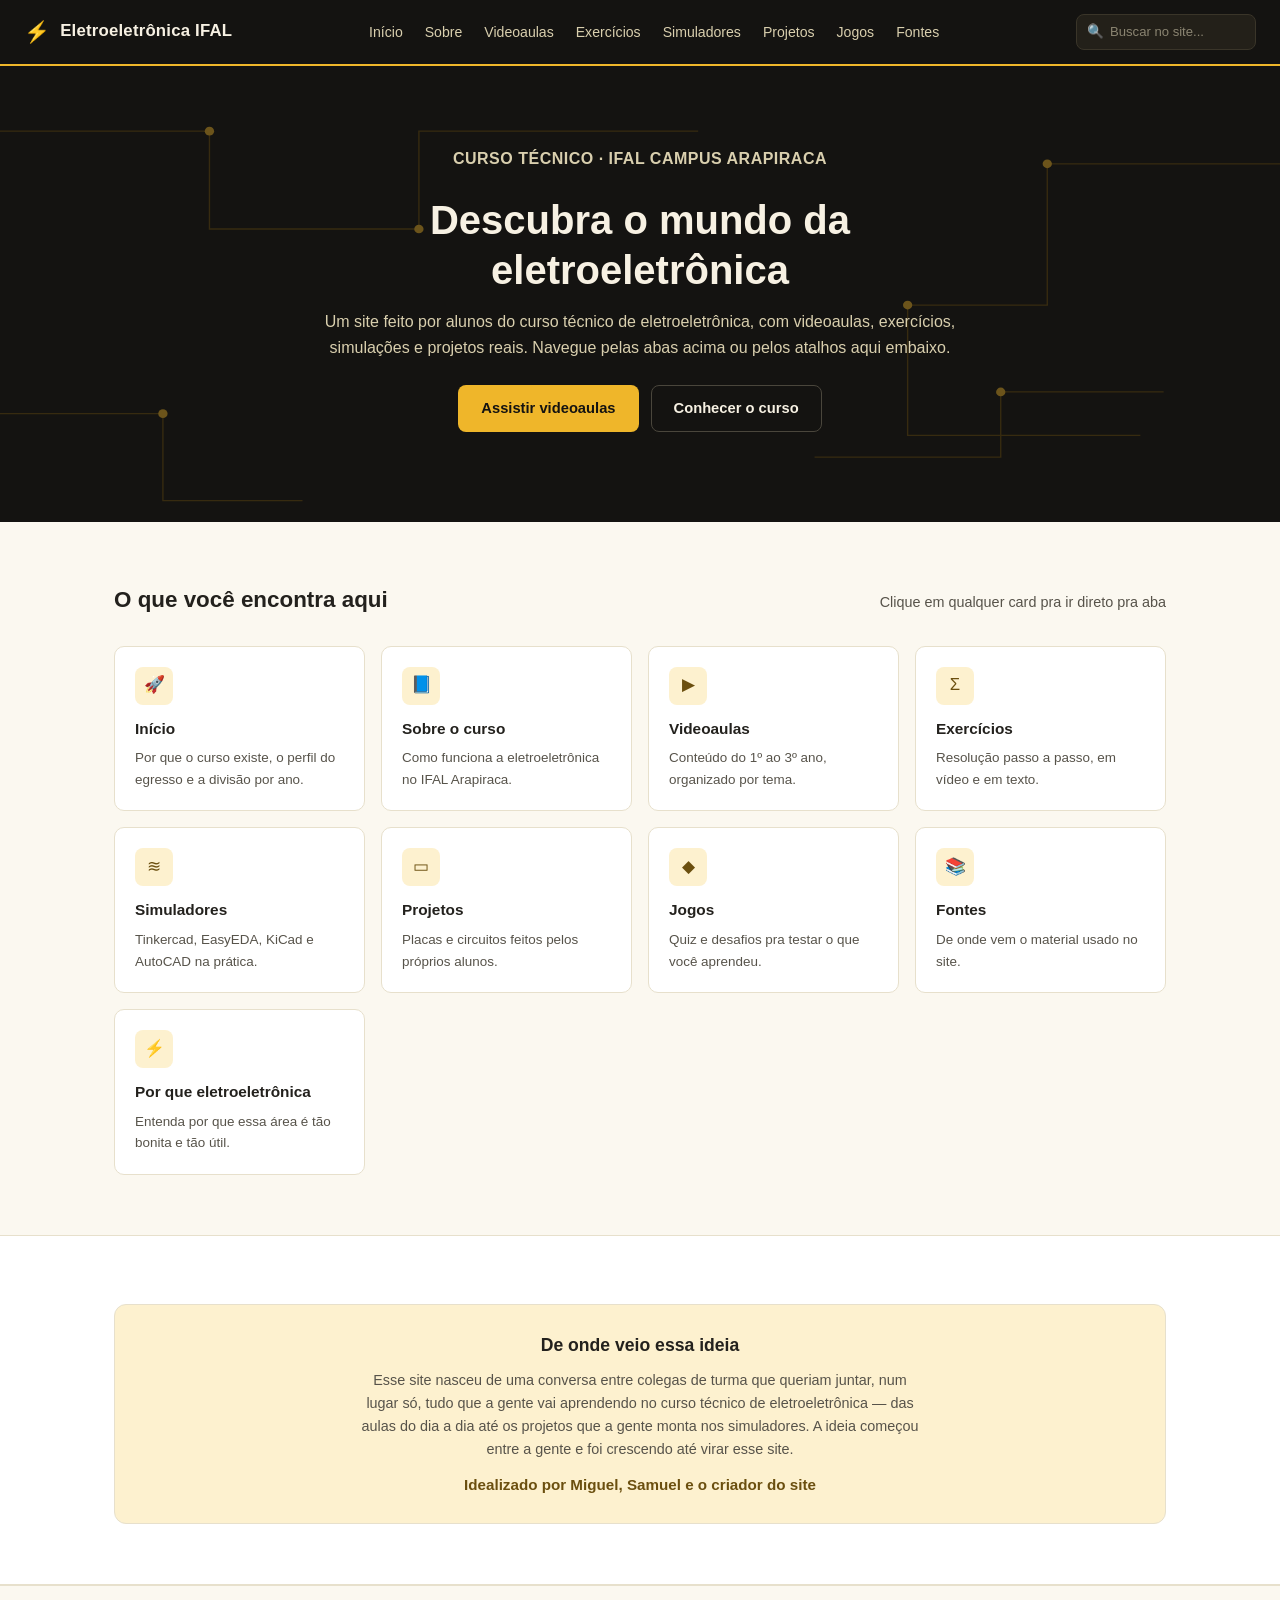
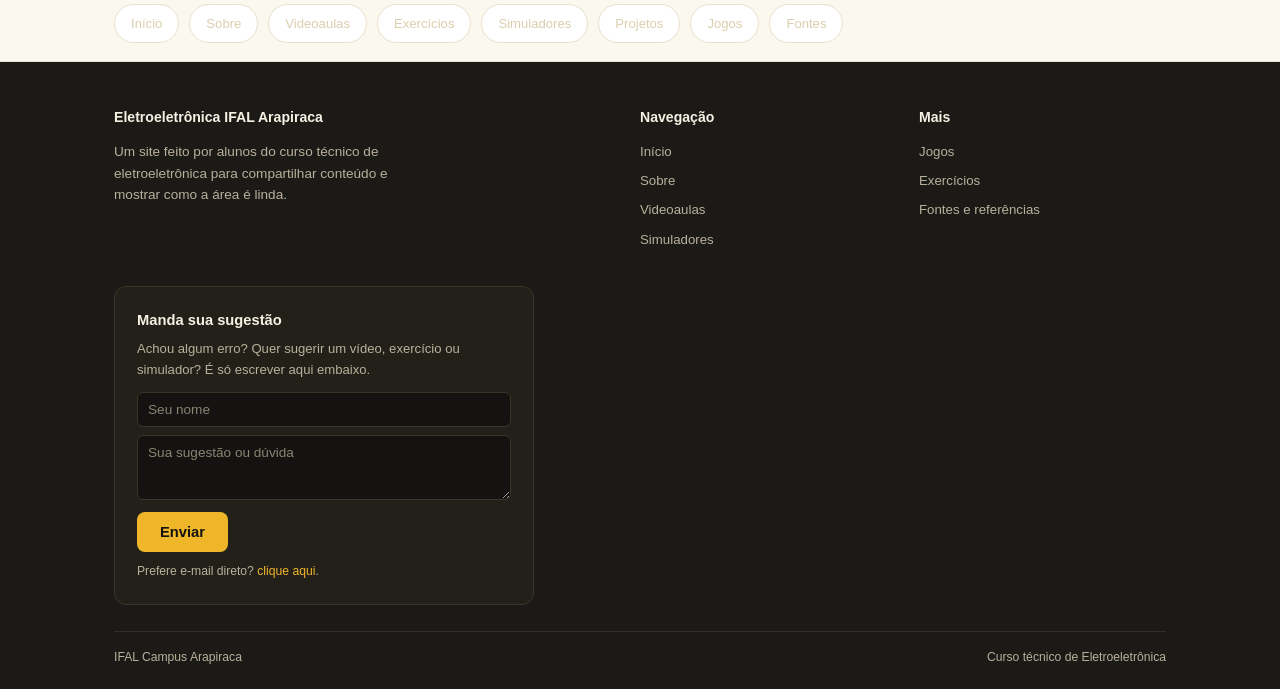
==== commit c26ddeb7: "Add files via upload" ====
--- a/index.html
+++ b/index.html
@@ -1,2595 +1,498 @@
 <!DOCTYPE html>
 <html lang="pt-BR">
 <head>
-    <meta charset="UTF-8">
-
-    <meta
-        name="viewport"
-        content="width=device-width, initial-scale=1.0"
-    >
-
-    <meta
-        name="description"
-        content="Smart City Singapura — estudo sobre cidades inteligentes, tecnologias urbanas, sustentabilidade e diagnóstico de cidades."
-    >
-
-    <meta
-        name="author"
-        content="Smart City Singapura"
-    >
-
-    <title>
-        Smart City Singapura | Diagnóstico de Cidades
-    </title>
-
-    <link rel="stylesheet" href="style.css">
+<meta charset="UTF-8">
+<meta name="viewport" content="width=device-width, initial-scale=1.0">
+<title>Eletroeletrônica IFAL Arapiraca</title>
+<meta name="description" content="Site do curso técnico de eletroeletrônica do IFAL Campus Arapiraca, com videoaulas, exercícios, simuladores, projetos e jogos.">
+<meta property="og:type" content="website">
+<meta property="og:title" content="Eletroeletrônica IFAL Arapiraca">
+<meta property="og:description" content="Videoaulas, exercícios, simuladores, projetos e jogos do curso técnico de eletroeletrônica.">
+<meta property="og:image" content="imagens/pcb-solda.jpg">
+<meta name="twitter:card" content="summary_large_image">
+<link rel="manifest" href="manifest.json">
+<meta name="theme-color" content="#141311">
+<link rel="icon" href="icones/icon-192.png" type="image/png">
+<link rel="apple-touch-icon" href="icones/apple-touch-icon.png">
+<style>
+:root{
+  --preto: #141311;
+  --preto-2: #1c1a17;
+  --amarelo: #efb62a;
+  --amarelo-escuro: #6b4f0f;
+  --creme: #f7f1e3;
+  --texto: #23211d;
+  --texto-suave: #57534a;
+  --borda: #e7e0cc;
+  --fundo: #fbf8f0;
+}
+*{ box-sizing: border-box; margin: 0; padding: 0; }
+html{ scroll-behavior: smooth; }
+body{
+  font-family: "Segoe UI", Roboto, Arial, sans-serif;
+  background: var(--fundo);
+  color: var(--texto);
+  line-height: 1.6;
+}
+a{ color: inherit; text-decoration: none; }
+img, svg.ilustracao{ max-width: 100%; display: block; }
+.container{ max-width: 1100px; margin: 0 auto; padding: 0 24px; }
+
+/* ---------- HEADER ---------- */
+header{
+  background: var(--preto);
+  color: var(--creme);
+  position: sticky;
+  top: 0;
+  z-index: 50;
+  border-bottom: 2px solid var(--amarelo);
+}
+.nav-wrap{
+  display: flex;
+  align-items: center;
+  justify-content: space-between;
+  padding: 14px 24px;
+  gap: 16px;
+}
+.logo{
+  display: flex;
+  align-items: center;
+  gap: 10px;
+  font-weight: 700;
+  font-size: 1.05rem;
+  letter-spacing: 0.2px;
+  white-space: nowrap;
+}
+.logo .raio{ color: var(--amarelo); font-size: 1.3rem; }
+nav ul{ display: flex; gap: 22px; list-style: none; }
+nav a{ font-size: 0.88rem; color: #d9cfae; transition: color 0.15s ease; }
+nav a:hover, nav a.ativo{ color: var(--amarelo); }
+
+.busca{
+  display: flex;
+  align-items: center;
+  background: #232019;
+  border: 1px solid #3a3529;
+  border-radius: 8px;
+  padding: 6px 10px;
+  gap: 6px;
+  flex: 0 0 180px;
+}
+.busca input{
+  background: none; border: none; outline: none;
+  color: var(--creme); font-size: 0.82rem; width: 100%;
+}
+.busca input::placeholder{ color: #8a8471; }
+.busca span{ color: var(--amarelo); font-size: 0.85rem; }
+
+.menu-btn{
+  display: none;
+  background: none;
+  border: 1px solid var(--amarelo);
+  color: var(--amarelo);
+  width: 36px; height: 36px;
+  border-radius: 6px;
+  font-size: 1rem;
+  cursor: pointer;
+  flex-shrink: 0;
+}
+
+/* ---------- HERO (home) ---------- */
+.hero{
+  position: relative;
+  background: var(--preto);
+  color: var(--creme);
+  overflow: hidden;
+  padding: 80px 24px 90px;
+  text-align: center;
+}
+.hero svg.circuito{ position: absolute; inset: 0; width: 100%; height: 100%; opacity: 0.4; pointer-events: none; }
+.hero-content{ position: relative; z-index: 1; max-width: 680px; margin: 0 auto; }
+.eyebrow{ color: var(--amarelo); font-weight: 600; font-size: 0.82rem; margin-bottom: 12px; letter-spacing: 0.5px; }
+.hero h1{ font-size: clamp(1.7rem, 4vw, 2.5rem); font-weight: 700; margin-bottom: 14px; line-height: 1.25; }
+.hero p{ color: #d9cfae; font-size: 1rem; margin-bottom: 24px; }
+.hero-cta{ display: flex; gap: 12px; justify-content: center; flex-wrap: wrap; }
+.btn{
+  padding: 11px 22px; border-radius: 8px; font-size: 0.92rem; font-weight: 600;
+  cursor: pointer; border: 1px solid transparent; display: inline-block;
+  transition: transform 0.12s ease, opacity 0.15s ease;
+}
+.btn:hover{ opacity: 0.9; }
+.btn-primario{ background: var(--amarelo); color: var(--preto); }
+.btn-secundario{ background: transparent; color: var(--creme); border-color: #4a463c; }
+
+/* ---------- HERO menor (páginas internas) ---------- */
+.page-hero{
+  background: var(--preto);
+  color: var(--creme);
+  padding: 46px 24px;
+  text-align: center;
+  position: relative;
+  overflow: hidden;
+}
+.page-hero .eyebrow{ margin-bottom: 8px; }
+.page-hero h1{ font-size: 1.7rem; margin-bottom: 8px; }
+.page-hero p{ color: #d9cfae; font-size: 0.92rem; max-width: 520px; margin: 0 auto; }
+
+section{ padding: 60px 0; }
+.section-titulo{ display: flex; align-items: baseline; justify-content: space-between; margin-bottom: 28px; flex-wrap: wrap; gap: 8px; }
+.section-titulo h2{ font-size: 1.4rem; font-weight: 700; }
+.section-titulo p{ color: var(--texto-suave); font-size: 0.9rem; }
+
+.grid-4{ display: grid; grid-template-columns: repeat(4, 1fr); gap: 16px; }
+.grid-3{ display: grid; grid-template-columns: repeat(3, 1fr); gap: 18px; }
+.grid-2{ display: grid; grid-template-columns: 1fr 1fr; gap: 24px; align-items: center; }
+
+.card{
+  background: #fff; border: 1px solid var(--borda); border-radius: 10px;
+  padding: 20px; transition: border-color 0.15s ease;
+}
+.card:hover{ border-color: var(--amarelo); }
+.card .icone{
+  width: 38px; height: 38px; border-radius: 8px; background: #fdf1cf;
+  color: var(--amarelo-escuro); display: flex; align-items: center; justify-content: center;
+  font-size: 1.05rem; margin-bottom: 12px;
+}
+.card h3{ font-size: 0.96rem; margin-bottom: 6px; }
+.card p{ font-size: 0.84rem; color: var(--texto-suave); }
+
+.bg-clara{ background: #fff; border-top: 1px solid var(--borda); border-bottom: 1px solid var(--borda); }
+
+.video-card{ border: 1px solid var(--borda); border-radius: 10px; overflow: hidden; background: var(--fundo); display: block; transition: border-color 0.15s ease; }
+.video-card:hover{ border-color: var(--amarelo); }
+.video-thumb{ height: 100px; background: #fdf1cf; display: flex; align-items: center; justify-content: center; color: var(--amarelo-escuro); font-size: 1.5rem; }
+.video-info{ padding: 14px 16px; }
+.video-info h4{ font-size: 0.92rem; margin-bottom: 4px; }
+.video-info span{ font-size: 0.76rem; color: var(--texto-suave); }
+
+.grid-tools{ display: grid; grid-template-columns: repeat(3, 1fr); gap: 16px; }
+.tool-card{ border: 1px solid var(--borda); background: #fff; border-radius: 10px; padding: 18px; display: flex; align-items: center; gap: 12px; }
+.tool-card .dot{ width: 8px; height: 8px; border-radius: 50%; background: var(--amarelo); flex-shrink: 0; }
+.tool-card h4{ font-size: 0.94rem; margin-bottom: 2px; }
+.tool-card span{ font-size: 0.76rem; color: var(--texto-suave); }
+
+/* Cards de simulador com imagem de fundo (placa de circuito) */
+.grid-tools-bg{ display: grid; grid-template-columns: repeat(2, 1fr); gap: 16px; }
+.tool-card-bg{
+  position: relative;
+  overflow: hidden;
+  background: var(--preto);
+  border-radius: 12px;
+  padding: 22px;
+  display: block;
+  text-decoration: none;
+  min-height: 128px;
+}
+.tool-card-bg svg.bg-circuito{ position: absolute; inset: 0; width: 100%; height: 100%; opacity: 0.35; }
+.tool-card-bg .conteudo{ position: relative; z-index: 1; }
+.tool-card-bg h4{ color: var(--creme); font-size: 1.05rem; margin-bottom: 6px; }
+.tool-card-bg p{ color: #d9cfae; font-size: 0.82rem; margin-bottom: 14px; max-width: 320px; }
+.tool-card-bg .link-txt{ display: inline-flex; align-items: center; gap: 6px; font-size: 0.8rem; color: var(--amarelo); font-weight: 600; }
+.tool-card-bg:hover .link-txt{ text-decoration: underline; }
+
+.jogos-wrap{
+  background: var(--preto); color: var(--creme); border-radius: 14px; padding: 40px 30px;
+  display: flex; align-items: center; justify-content: space-between; gap: 24px; flex-wrap: wrap;
+}
+.jogos-texto h2{ color: var(--creme); margin-bottom: 8px; }
+.jogos-texto p{ color: #d9cfae; max-width: 420px; font-size: 0.9rem; }
+
+.creditos{
+  background: #fdf1cf; border: 1px solid var(--borda); border-radius: 12px; padding: 26px;
+  text-align: center; margin-top: 8px;
+}
+.creditos h3{ font-size: 1.1rem; margin-bottom: 10px; }
+.creditos p{ font-size: 0.9rem; color: var(--texto-suave); max-width: 560px; margin: 0 auto; }
+.creditos .nomes{ margin-top: 12px; font-weight: 600; color: var(--amarelo-escuro); font-size: 0.95rem; }
+
+/* ---------- Navegação secundária (rodapé de abas) ---------- */
+.subnav{
+  background: var(--fundo); border-top: 1px solid var(--borda); border-bottom: 1px solid var(--borda);
+  padding: 18px 0;
+}
+.subnav .container{ display: flex; gap: 10px; overflow-x: auto; }
+.subnav a{
+  flex: 0 0 auto; background: #fff; border: 1px solid var(--borda); border-radius: 999px;
+  padding: 8px 16px; font-size: 0.82rem; font-weight: 500; white-space: nowrap;
+  transition: border-color 0.15s ease, color 0.15s ease;
+}
+.subnav a:hover, .subnav a.ativo{ border-color: var(--amarelo); color: var(--amarelo-escuro); }
+
+/* ---------- FOOTER ---------- */
+footer{ background: var(--preto-2); color: #b8b19b; padding: 44px 0 22px; }
+.footer-grid{ display: grid; grid-template-columns: 2fr 1fr 1fr; gap: 32px; margin-bottom: 28px; }
+.footer-grid h5{ color: var(--creme); font-size: 0.88rem; margin-bottom: 12px; }
+.footer-grid ul{ list-style: none; }
+.footer-grid li{ margin-bottom: 8px; font-size: 0.83rem; }
+.footer-grid li a:hover{ color: var(--amarelo); }
+
+.contato-box{
+  background: #232019; border: 1px solid #3a3529; border-radius: 12px;
+  padding: 22px; margin-bottom: 26px; max-width: 420px;
+}
+.contato-box h5{ color: var(--creme); font-size: 0.92rem; margin-bottom: 6px; }
+.form-contato{ display: flex; flex-direction: column; gap: 8px; }
+.form-contato input, .form-contato textarea{
+  background: #141311; border: 1px solid #3a3529; border-radius: 6px;
+  padding: 9px 10px; color: var(--creme); font-size: 0.85rem; font-family: inherit; resize: vertical;
+}
+.form-contato input::placeholder, .form-contato textarea::placeholder{ color: #8a8471; }
+.form-contato button{ align-self: flex-start; margin-top: 4px; }
+
+.footer-base{ border-top: 1px solid #322f28; padding-top: 16px; font-size: 0.76rem; display: flex; justify-content: space-between; flex-wrap: wrap; gap: 8px; }
+
+/* ---------- RESPONSIVO ---------- */
+@media (max-width: 900px){
+  .grid-4{ grid-template-columns: repeat(2, 1fr); }
+  .grid-3{ grid-template-columns: 1fr; }
+  .grid-2{ grid-template-columns: 1fr; }
+  .grid-tools{ grid-template-columns: 1fr; }
+  .footer-grid{ grid-template-columns: 1fr; }
+  .busca{ display: none; }
+}
+@media (max-width: 720px){
+  nav ul{
+    position: absolute; top: 100%; left: 0; right: 0; background: var(--preto);
+    flex-direction: column; padding: 16px 24px; gap: 16px; display: none;
+    border-bottom: 2px solid var(--amarelo);
+  }
+  nav ul.aberto{ display: flex; }
+  .menu-btn{ display: block; }
+}
+
+</style>
 </head>
-
 <body>
 
-    <!-- =========================================================
-         EFEITOS DE FUNDO
-    ========================================================== -->
-
-    <div class="background-effects">
-        <div class="orb orb-one"></div>
-        <div class="orb orb-two"></div>
-        <div class="orb orb-three"></div>
-        <div class="grid-background"></div>
-    </div>
-
-
-    <!-- =========================================================
-         CABEÇALHO
-    ========================================================== -->
-
-    <header class="header">
-
-        <div class="header-container">
-
-            <div class="logo">
-                <span class="logo-icon">◈</span>
-
-                <div>
-                    <strong>SMART CITY</strong>
-                    <span>SINGAPURA</span>
-                </div>
-            </div>
-
-
-            <button
-                class="mobile-menu"
-                id="mobileMenu"
-                aria-label="Abrir menu"
-            >
-                ☰
-            </button>
-
-
-            <nav class="navigation" id="navigation">
-
-                <button
-                    class="nav-link active"
-                    data-tab="inicio"
-                >
-                    🏠 Início
-                </button>
-
-                <button
-                    class="nav-link"
-                    data-tab="singapura"
-                >
-                    🇸🇬 Singapura
-                </button>
-
-                <button
-                    class="nav-link"
-                    data-tab="tecnologias"
-                >
-                    ⚙ Tecnologias
-                </button>
-
-                <button
-                    class="nav-link"
-                    data-tab="mapa"
-                >
-                    🧠 Mapa Mental
-                </button>
-
-                <button
-                    class="nav-link"
-                    data-tab="quiz"
-                >
-                    🎯 Quiz
-                </button>
-
-                <button
-                    class="nav-link"
-                    data-tab="teste-cidade"
-                >
-                    🏙 Sua Cidade
-                </button>
-
-                <button
-                    class="nav-link"
-                    data-tab="fontes"
-                >
-                    📚 Fontes
-                </button>
-
-            </nav>
-
-        </div>
-
-
-        <!-- =====================================================
-             PESQUISA
-        ====================================================== -->
-
-        <div class="search-container">
-
-            <div class="search-box">
-
-                <span class="search-icon">⌕</span>
-
-                <input
-                    type="text"
-                    id="searchInput"
-                    placeholder="Pesquisar no site..."
-                    autocomplete="off"
-                >
-
-                <button
-                    id="clearSearch"
-                    class="clear-search"
-                    aria-label="Limpar pesquisa"
-                >
-                    ×
-                </button>
-
-            </div>
-
-            <div
-                id="searchResults"
-                class="search-results"
-            ></div>
-
-        </div>
-
-    </header>
-
-
-
-    <main>
-
-
-        <!-- =====================================================
-             INÍCIO
-        ====================================================== -->
-
-        <section
-            id="inicio"
-            class="tab-section active"
-        >
-
-            <div class="hero">
-
-                <div class="hero-content">
-
-                    <span class="eyebrow">
-                        CIDADES INTELIGENTES • ESTUDO DE CASO
-                    </span>
-
-                    <h1>
-                        Singapura:
-                        <span>uma cidade pensada como sistema</span>
-                    </h1>
-
-                    <p class="hero-description">
-                        Descubra como tecnologia, planejamento urbano,
-                        mobilidade, sustentabilidade, gestão de dados
-                        e participação social podem transformar uma
-                        cidade em um ambiente mais eficiente, conectado
-                        e preparado para o futuro.
-                    </p>
-
-
-                    <div class="hero-buttons">
-
-                        <button
-                            class="primary-button"
-                            data-scroll-tab="singapura"
-                        >
-                            Explorar Singapura →
-                        </button>
-
-                        <button
-                            class="secondary-button"
-                            data-scroll-tab="teste-cidade"
-                        >
-                            Testar minha cidade
-                        </button>
-
-                    </div>
-
-                </div>
-
-
-                <div class="hero-image">
-
-                    <img
-                        src="https://images.unsplash.com/photo-1525625293386-3f8f99389edd?auto=format&fit=crop&w=1200&q=85"
-                        alt="Vista urbana de Singapura"
-                    >
-
-                    <div class="hero-image-overlay">
-                        <strong>SMART NATION</strong>
-                        <span>Tecnologia + planejamento + pessoas</span>
-                    </div>
-
-                </div>
-
-            </div>
-
-
-
-            <!-- ESTATÍSTICAS -->
-
-            <div class="stats-grid">
-
-                <article class="stat-card">
-                    <strong>≈ 5,9 milhões</strong>
-                    <span>habitantes</span>
-                </article>
-
-                <article class="stat-card">
-                    <strong>≈ 725 km²</strong>
-                    <span>área territorial</span>
-                </article>
-
-                <article class="stat-card">
-                    <strong>30 por 30</strong>
-                    <span>produção de alimentos</span>
-                </article>
-
-                <article class="stat-card">
-                    <strong>Smart Nation</strong>
-                    <span>estratégia digital nacional</span>
-                </article>
-
-            </div>
-
-
-
-            <!-- CONCEITO -->
-
-            <div class="section-heading">
-
-                <span class="section-number">
-                    01
-                </span>
-
-                <div>
-                    <span class="eyebrow">
-                        O CONCEITO
-                    </span>
-
-                    <h2>
-                        O que torna uma cidade inteligente?
-                    </h2>
-                </div>
-
-            </div>
-
-
-            <div class="feature-grid">
-
-                <article class="feature-card">
-
-                    <div class="feature-icon">
-                        📡
-                    </div>
-
-                    <h3>
-                        Conectividade
-                    </h3>
-
-                    <p>
-                        Redes digitais, sensores e sistemas conectados
-                        permitem que diferentes serviços urbanos troquem
-                        informações e respondam rapidamente às necessidades
-                        da população.
-                    </p>
-
-                </article>
-
-
-                <article class="feature-card">
-
-                    <div class="feature-icon">
-                        🌱
-                    </div>
-
-                    <h3>
-                        Sustentabilidade
-                    </h3>
-
-                    <p>
-                        O uso inteligente de água, energia, território e
-                        resíduos busca reduzir desperdícios e aumentar a
-                        capacidade da cidade de enfrentar desafios ambientais.
-                    </p>
-
-                </article>
-
-
-                <article class="feature-card">
-
-                    <div class="feature-icon">
-                        🚇
-                    </div>
-
-                    <h3>
-                        Mobilidade
-                    </h3>
-
-                    <p>
-                        Transporte público, dados em tempo real, planejamento
-                        viário e soluções digitais ajudam a melhorar os
-                        deslocamentos urbanos.
-                    </p>
-
-                </article>
-
-
-                <article class="feature-card">
-
-                    <div class="feature-icon">
-                        👥
-                    </div>
-
-                    <h3>
-                        Qualidade de vida
-                    </h3>
-
-                    <p>
-                        Uma cidade inteligente não é apenas tecnológica:
-                        saúde, educação, segurança, acessibilidade e inclusão
-                        também fazem parte da transformação urbana.
-                    </p>
-
-                </article>
-
-            </div>
-
-
-
-            <!-- IMAGENS -->
-
-            <div class="image-strip">
-
-                <div class="strip-image">
-
-                    <img
-                        src="https://images.unsplash.com/photo-1518684079-3c830dcef090?auto=format&fit=crop&w=900&q=80"
-                        alt="Supertrees e skyline de Singapura"
-                    >
-
-                    <span>
-                        Arquitetura e natureza
-                    </span>
-
-                </div>
-
-
-                <div class="strip-image">
-
-                    <img
-                        src="https://images.unsplash.com/photo-1565967511849-76a60a516170?auto=format&fit=crop&w=900&q=80"
-                        alt="Transporte urbano em Singapura"
-                    >
-
-                    <span>
-                        Mobilidade urbana
-                    </span>
-
-                </div>
-
-
-                <div class="strip-image">
-
-                    <img
-                        src="https://images.unsplash.com/photo-1535268647677-300dbf3d78d1?auto=format&fit=crop&w=900&q=80"
-                        alt="Agricultura urbana"
-                    >
-
-                    <span>
-                        Produção de alimentos
-                    </span>
-
-                </div>
-
-            </div>
-
-
-
-            <!-- DESTAQUE -->
-
-            <div class="highlight">
-
-                <div class="highlight-icon">
-                    💡
-                </div>
-
-                <div>
-
-                    <span class="eyebrow">
-                        IDEIA CENTRAL
-                    </span>
-
-                    <h3>
-                        Tecnologia não é o objetivo. É uma ferramenta.
-                    </h3>
-
-                    <p>
-                        O conceito de cidade inteligente envolve utilizar
-                        tecnologia, planejamento, dados e participação para
-                        resolver problemas urbanos concretos. Singapura é
-                        interessante justamente porque diferentes sistemas
-                        são pensados de maneira integrada.
-                    </p>
-
-                </div>
-
-            </div>
-
-        </section>
-
-
-
-        <!-- =====================================================
-             SINGAPURA
-        ====================================================== -->
-
-        <section
-            id="singapura"
-            class="tab-section"
-        >
-
-            <div class="section-heading large-heading">
-
-                <span class="section-number">
-                    02
-                </span>
-
-                <div>
-
-                    <span class="eyebrow">
-                        ESTUDO DE CASO
-                    </span>
-
-                    <h2>
-                        Singapura por dentro
-                    </h2>
-
-                    <p>
-                        Conheça diferentes aspectos sociais, culturais,
-                        econômicos, ambientais e tecnológicos da cidade.
-                    </p>
-
-                </div>
-
-            </div>
-
-
-
-            <!-- FILTROS -->
-
-            <div class="filter-buttons">
-
-                <button
-                    class="filter-button active"
-                    data-filter="todos"
-                >
-                    Todos
-                </button>
-
-                <button
-                    class="filter-button"
-                    data-filter="cultura"
-                >
-                    Cultura
-                </button>
-
-                <button
-                    class="filter-button"
-                    data-filter="economia"
-                >
-                    Economia
-                </button>
-
-                <button
-                    class="filter-button"
-                    data-filter="agricultura"
-                >
-                    Agricultura
-                </button>
-
-                <button
-                    class="filter-button"
-                    data-filter="tecnologia"
-                >
-                    Tecnologia
-                </button>
-
-                <button
-                    class="filter-button"
-                    data-filter="ambiente"
-                >
-                    Ambiente
-                </button>
-
-                <button
-                    class="filter-button"
-                    data-filter="curiosidades"
-                >
-                    Curiosidades
-                </button>
-
-            </div>
-
-
-
-            <!-- CARDS -->
-
-            <div class="information-grid">
-
-
-                <article
-                    class="info-card"
-                    data-category="cultura"
-                    data-detail="cultura"
-                >
-
-                    <div class="info-image">
-
-                        <img
-                            src="https://images.unsplash.com/photo-1548013146-72479768bada?auto=format&fit=crop&w=1000&q=85"
-                            alt="Diversidade cultural de Singapura"
-                        >
-
-                        <span class="info-badge">
-                            CULTURA
-                        </span>
-
-                    </div>
-
-                    <div class="info-content">
-
-                        <h3>
-                            Mosaico cultural
-                        </h3>
-
-                        <p>
-                            Chineses, malaios, indianos e outros grupos
-                            formam uma sociedade multicultural com diferentes
-                            línguas, religiões, costumes e tradições.
-                        </p>
-
-                        <button
-                            class="card-link"
-                            data-detail-button="cultura"
-                        >
-                            Explorar tema →
-                        </button>
-
-                    </div>
-
-                </article>
-
-
-
-                <article
-                    class="info-card"
-                    data-category="cultura"
-                    data-detail="singlish"
-                >
-
-                    <div class="info-image">
-
-                        <img
-                            src="https://images.unsplash.com/photo-1508964942454-1a56651d54ac?auto=format&fit=crop&w=1000&q=85"
-                            alt="Cidade de Singapura"
-                        >
-
-                        <span class="info-badge">
-                            CULTURA
-                        </span>
-
-                    </div>
-
-                    <div class="info-content">
-
-                        <h3>
-                            Singlish
-                        </h3>
-
-                        <p>
-                            O inglês de Singapura desenvolveu características
-                            próprias a partir do contato entre diferentes
-                            línguas e culturas.
-                        </p>
-
-                        <button
-                            class="card-link"
-                            data-detail-button="singlish"
-                        >
-                            Explorar tema →
-                        </button>
-
-                    </div>
-
-                </article>
-
-
-
-                <article
-                    class="info-card"
-                    data-category="cultura"
-                    data-detail="hawker"
-                >
-
-                    <div class="info-image">
-
-                        <img
-                            src="https://images.unsplash.com/photo-1552566626-52f8b828add9?auto=format&fit=crop&w=1000&q=85"
-                            alt="Alimentação e gastronomia"
-                        >
-
-                        <span class="info-badge">
-                            CULTURA
-                        </span>
-
-                    </div>
-
-                    <div class="info-content">
-
-                        <h3>
-                            Hawker Centres
-                        </h3>
-
-                        <p>
-                            Centros de alimentação popular fazem parte da
-                            identidade urbana e cultural de Singapura.
-                        </p>
-
-                        <button
-                            class="card-link"
-                            data-detail-button="hawker"
-                        >
-                            Explorar tema →
-                        </button>
-
-                    </div>
-
-                </article>
-
-
-
-                <article
-                    class="info-card"
-                    data-category="economia"
-                    data-detail="economia"
-                >
-
-                    <div class="info-image">
-
-                        <img
-                            src="https://images.unsplash.com/photo-1525625293386-3f8f99389edd?auto=format&fit=crop&w=1000&q=85"
-                            alt="Centro financeiro de Singapura"
-                        >
-
-                        <span class="info-badge">
-                            ECONOMIA
-                        </span>
-
-                    </div>
-
-                    <div class="info-content">
-
-                        <h3>
-                            Economia avançada
-                        </h3>
-
-                        <p>
-                            A posição estratégica, a infraestrutura e a
-                            integração com redes globais ajudaram Singapura
-                            a desenvolver uma economia altamente conectada.
-                        </p>
-
-                        <button
-                            class="card-link"
-                            data-detail-button="economia"
-                        >
-                            Explorar tema →
-                        </button>
-
-                    </div>
-
-                </article>
-
-
-
-                <article
-                    class="info-card"
-                    data-category="economia"
-                    data-detail="porto"
-                >
-
-                    <div class="info-image">
-
-                        <img
-                            src="https://images.unsplash.com/photo-1494412651409-8963ce7935a7?auto=format&fit=crop&w=1000&q=85"
-                            alt="Porto e transporte marítimo"
-                        >
-
-                        <span class="info-badge">
-                            LOGÍSTICA
-                        </span>
-
-                    </div>
-
-                    <div class="info-content">
-
-                        <h3>
-                            Porto de Singapura
-                        </h3>
-
-                        <p>
-                            A infraestrutura portuária é uma das peças
-                            importantes da posição estratégica da cidade
-                            no comércio internacional.
-                        </p>
-
-                        <button
-                            class="card-link"
-                            data-detail-button="porto"
-                        >
-                            Explorar tema →
-                        </button>
-
-                    </div>
-
-                </article>
-
-
-
-                <article
-                    class="info-card"
-                    data-category="tecnologia"
-                    data-detail="virtual-singapore"
-                >
-
-                    <div class="info-image">
-
-                        <img
-                            src="https://images.unsplash.com/photo-1518005020951-eccb494ad742?auto=format&fit=crop&w=1000&q=85"
-                            alt="Modelo digital de cidade"
-                        >
-
-                        <span class="info-badge">
-                            DIGITAL
-                        </span>
-
-                    </div>
-
-                    <div class="info-content">
-
-                        <h3>
-                            Virtual Singapore
-                        </h3>
-
-                        <p>
-                            Modelos digitais tridimensionais podem ajudar
-                            pesquisadores e gestores a visualizar e analisar
-                            diferentes aspectos da cidade.
-                        </p>
-
-                        <button
-                            class="card-link"
-                            data-detail-button="virtual-singapore"
-                        >
-                            Explorar tema →
-                        </button>
-
-                    </div>
-
-                </article>
-
-
-
-                <article
-                    class="info-card"
-                    data-category="agricultura"
-                    data-detail="30-por-30"
-                >
-
-                    <div class="info-image">
-
-                        <img
-                            src="https://images.unsplash.com/photo-1523742811355-4f34b2f8e9f6?auto=format&fit=crop&w=1000&q=85"
-                            alt="Agricultura urbana"
-                        >
-
-                        <span class="info-badge">
-                            AGRICULTURA
-                        </span>
-
-                    </div>
-
-                    <div class="info-content">
-
-                        <h3>
-                            Plano 30 por 30
-                        </h3>
-
-                        <p>
-                            A estratégia busca ampliar a capacidade local de
-                            produção de alimentos, importante para uma cidade
-                            com território limitado.
-                        </p>
-
-                        <button
-                            class="card-link"
-                            data-detail-button="30-por-30"
-                        >
-                            Explorar tema →
-                        </button>
-
-                    </div>
-
-                </article>
-
-
-
-                <article
-                    class="info-card"
-                    data-category="agricultura"
-                    data-detail="agricultura-vertical"
-                >
-
-                    <div class="info-image">
-
-                        <img
-                            src="https://images.unsplash.com/photo-1592982537447-6f8b2a7f7a31?auto=format&fit=crop&w=1000&q=85"
-                            alt="Agricultura vertical"
-                        >
-
-                        <span class="info-badge">
-                            INOVAÇÃO
-                        </span>
-
-                    </div>
-
-                    <div class="info-content">
-
-                        <h3>
-                            Agricultura vertical
-                        </h3>
-
-                        <p>
-                            Técnicas de cultivo em ambientes controlados
-                            permitem utilizar espaços urbanos de maneira
-                            mais eficiente.
-                        </p>
-
-                        <button
-                            class="card-link"
-                            data-detail-button="agricultura-vertical"
-                        >
-                            Explorar tema →
-                        </button>
-
-                    </div>
-
-                </article>
-
-
-
-                <article
-                    class="info-card"
-                    data-category="ambiente"
-                    data-detail="supertrees"
-                >
-
-                    <div class="info-image">
-
-                        <img
-                            src="https://images.unsplash.com/photo-1537996194471-e657df975ab4?auto=format&fit=crop&w=1000&q=85"
-                            alt="Supertrees de Singapura"
-                        >
-
-                        <span class="info-badge">
-                            AMBIENTE
-                        </span>
-
-                    </div>
-
-                    <div class="info-content">
-
-                        <h3>
-                            Supertrees
-                        </h3>
-
-                        <p>
-                            As estruturas do Gardens by the Bay combinam
-                            paisagismo, arquitetura, engenharia e elementos
-                            relacionados à sustentabilidade.
-                        </p>
-
-                        <button
-                            class="card-link"
-                            data-detail-button="supertrees"
-                        >
-                            Explorar tema →
-                        </button>
-
-                    </div>
-
-                </article>
-
-
-
-                <article
-                    class="info-card"
-                    data-category="ambiente"
-                    data-detail="newater"
-                >
-
-                    <div class="info-image">
-
-                        <img
-                            src="https://images.unsplash.com/photo-1548839140-29a749e1cf4d?auto=format&fit=crop&w=1000&q=85"
-                            alt="Água e sustentabilidade"
-                        >
-
-                        <span class="info-badge">
-                            ÁGUA
-                        </span>
-
-                    </div>
-
-                    <div class="info-content">
-
-                        <h3>
-                            NEWater
-                        </h3>
-
-                        <p>
-                            O sistema de reúso de água é uma das estratégias
-                            utilizadas por Singapura para aumentar a segurança
-                            hídrica.
-                        </p>
-
-                        <button
-                            class="card-link"
-                            data-detail-button="newater"
-                        >
-                            Explorar tema →
-                        </button>
-
-                    </div>
-
-                </article>
-
-
-
-                <article
-                    class="info-card"
-                    data-category="curiosidades"
-                    data-detail="chiclete"
-                >
-
-                    <div class="info-image">
-
-                        <img
-                            src="https://images.unsplash.com/photo-1492619375914-88005aa9e8fb?auto=format&fit=crop&w=1000&q=85"
-                            alt="Rua urbana de Singapura"
-                        >
-
-                        <span class="info-badge">
-                            CURIOSIDADE
-                        </span>
-
-                    </div>
-
-                    <div class="info-content">
-
-                        <h3>
-                            A questão do chiclete
-                        </h3>
-
-                        <p>
-                            As regras de Singapura sobre goma de mascar são
-                            frequentemente citadas como exemplo de como o país
-                            utiliza regulamentação para lidar com questões
-                            de ordem pública.
-                        </p>
-
-                        <button
-                            class="card-link"
-                            data-detail-button="chiclete"
-                        >
-                            Explorar tema →
-                        </button>
-
-                    </div>
-
-                </article>
-
-            </div>
-
-
-            <div class="explore-message">
-
-                <span>↗</span>
-
-                <p>
-                    Clique em qualquer tema para abrir uma explicação
-                    detalhada dentro do próprio site.
-                </p>
-
-            </div>
-
-        </section>
-
-
-
-        <!-- =====================================================
-             DETALHES DE SINGAPURA
-        ====================================================== -->
-
-        <section
-            id="detalhes-singapura"
-            class="tab-section"
-        >
-
-            <div class="detail-header">
-
-                <button
-                    class="back-button"
-                    id="backToSingapore"
-                >
-                    ← Voltar para Singapura
-                </button>
-
-                <span class="eyebrow">
-                    EXPLORAÇÃO DETALHADA
-                </span>
-
-                <h2 id="detailTitle">
-                    Singapura em detalhes
-                </h2>
-
-                <p id="detailSubtitle">
-                    Selecione um tema para começar.
-                </p>
-
-            </div>
-
-
-            <div
-                id="detailContent"
-                class="detail-content"
-            >
-
-                <div class="detail-placeholder">
-
-                    <div class="detail-placeholder-icon">
-                        ◈
-                    </div>
-
-                    <h3>
-                        Explore os temas de Singapura
-                    </h3>
-
-                    <p>
-                        Volte à seção anterior e selecione um dos cartões
-                        para visualizar uma análise mais aprofundada.
-                    </p>
-
-                </div>
-
-            </div>
-
-        </section>
-
-
-
-        <!-- =====================================================
-             TECNOLOGIAS
-        ====================================================== -->
-
-        <section
-            id="tecnologias"
-            class="tab-section"
-        >
-
-            <div class="section-heading large-heading">
-
-                <span class="section-number">
-                    03
-                </span>
-
-                <div>
-
-                    <span class="eyebrow">
-                        INFRAESTRUTURA DIGITAL
-                    </span>
-
-                    <h2>
-                        Tecnologias de uma Smart City
-                    </h2>
-
-                    <p>
-                        As tecnologias abaixo representam diferentes
-                        componentes de uma cidade inteligente.
-                    </p>
-
-                </div>
-
-            </div>
-
-
-            <div class="technology-tabs">
-
-                <button
-                    class="technology-tab active"
-                    data-tech="mobilidade"
-                >
-                    🚇 Mobilidade
-                </button>
-
-                <button
-                    class="technology-tab"
-                    data-tech="iot"
-                >
-                    📡 IoT e sensores
-                </button>
-
-                <button
-                    class="technology-tab"
-                    data-tech="ia"
-                >
-                    🤖 IA e dados
-                </button>
-
-                <button
-                    class="technology-tab"
-                    data-tech="energia"
-                >
-                    ⚡ Smart Grid
-                </button>
-
-                <button
-                    class="technology-tab"
-                    data-tech="agua"
-                >
-                    💧 Água
-                </button>
-
-                <button
-                    class="technology-tab"
-                    data-tech="residuos"
-                >
-                    ♻ Resíduos
-                </button>
-
-                <button
-                    class="technology-tab"
-                    data-tech="5g"
-                >
-                    📶 5G
-                </button>
-
-                <button
-                    class="technology-tab"
-                    data-tech="digital-twin"
-                >
-                    🏙 Digital Twin
-                </button>
-
-                <button
-                    class="technology-tab"
-                    data-tech="governo"
-                >
-                    🏛 Governo digital
-                </button>
-
-            </div>
-
-
-            <div class="technology-panels">
-
-
-                <article
-                    class="technology-panel active"
-                    data-tech-panel="mobilidade"
-                >
-
-                    <div class="technology-panel-icon">
-                        🚇
-                    </div>
-
-                    <div>
-
-                        <span class="eyebrow">
-                            MOBILIDADE INTELIGENTE
-                        </span>
-
-                        <h3>
-                            Transporte conectado
-                        </h3>
-
-                        <p>
-                            Uma cidade inteligente utiliza dados,
-                            infraestrutura digital e planejamento para
-                            melhorar o deslocamento de pessoas e mercadorias.
-                        </p>
-
-                        <ul>
-                            <li>Transporte público integrado.</li>
-                            <li>Informações em tempo real.</li>
-                            <li>Gestão inteligente do trânsito.</li>
-                            <li>Rotas acessíveis e conectadas.</li>
-                            <li>Planejamento baseado em dados.</li>
-                        </ul>
-
-                    </div>
-
-                </article>
-
-
-
-                <article
-                    class="technology-panel"
-                    data-tech-panel="iot"
-                >
-
-                    <div class="technology-panel-icon">
-                        📡
-                    </div>
-
-                    <div>
-
-                        <span class="eyebrow">
-                            INTERNET DAS COISAS
-                        </span>
-
-                        <h3>
-                            IoT e sensores urbanos
-                        </h3>
-
-                        <p>
-                            Sensores podem coletar informações sobre
-                            temperatura, qualidade do ar, iluminação,
-                            tráfego, água e outros elementos urbanos.
-                        </p>
-
-                        <ul>
-                            <li>Monitoramento ambiental.</li>
-                            <li>Iluminação inteligente.</li>
-                            <li>Sensores de estacionamento.</li>
-                            <li>Monitoramento de infraestrutura.</li>
-                            <li>Gestão baseada em dados.</li>
-                        </ul>
-
-                    </div>
-
-                </article>
-
-
-
-                <article
-                    class="technology-panel"
-                    data-tech-panel="ia"
-                >
-
-                    <div class="technology-panel-icon">
-                        🤖
-                    </div>
-
-                    <div>
-
-                        <span class="eyebrow">
-                            INTELIGÊNCIA ARTIFICIAL
-                        </span>
-
-                        <h3>
-                            IA e análise de dados
-                        </h3>
-
-                        <p>
-                            Sistemas de inteligência artificial podem
-                            encontrar padrões em grandes conjuntos de
-                            dados e apoiar decisões públicas e privadas.
-                        </p>
-
-                        <ul>
-                            <li>Previsão de demanda.</li>
-                            <li>Análise de trânsito.</li>
-                            <li>Detecção de padrões.</li>
-                            <li>Manutenção preditiva.</li>
-                            <li>Planejamento urbano.</li>
-                        </ul>
-
-                    </div>
-
-                </article>
-
-
-
-                <article
-                    class="technology-panel"
-                    data-tech-panel="energia"
-                >
-
-                    <div class="technology-panel-icon">
-                        ⚡
-                    </div>
-
-                    <div>
-
-                        <span class="eyebrow">
-                            ENERGIA
-                        </span>
-
-                        <h3>
-                            Smart Grid
-                        </h3>
-
-                        <p>
-                            Redes elétricas inteligentes utilizam medição,
-                            comunicação e automação para melhorar o
-                            acompanhamento e o gerenciamento da energia.
-                        </p>
-
-                        <ul>
-                            <li>Medição inteligente.</li>
-                            <li>Monitoramento do consumo.</li>
-                            <li>Integração de fontes renováveis.</li>
-                            <li>Redução de perdas.</li>
-                            <li>Gestão da demanda.</li>
-                        </ul>
-
-                    </div>
-
-                </article>
-
-
-
-                <article
-                    class="technology-panel"
-                    data-tech-panel="agua"
-                >
-
-                    <div class="technology-panel-icon">
-                        💧
-                    </div>
-
-                    <div>
-
-                        <span class="eyebrow">
-                            RECURSOS HÍDRICOS
-                        </span>
-
-                        <h3>
-                            Água inteligente
-                        </h3>
-
-                        <p>
-                            Tecnologias de monitoramento podem ajudar a
-                            identificar vazamentos, acompanhar consumo e
-                            melhorar a gestão dos recursos hídricos.
-                        </p>
-
-                        <ul>
-                            <li>Medidores inteligentes.</li>
-                            <li>Detecção de vazamentos.</li>
-                            <li>Monitoramento da qualidade.</li>
-                            <li>Reúso de água.</li>
-                            <li>Gestão da demanda.</li>
-                        </ul>
-
-                    </div>
-
-                </article>
-
-
-
-                <article
-                    class="technology-panel"
-                    data-tech-panel="residuos"
-                >
-
-                    <div class="technology-panel-icon">
-                        ♻
-                    </div>
-
-                    <div>
-
-                        <span class="eyebrow">
-                            ECONOMIA CIRCULAR
-                        </span>
-
-                        <h3>
-                            Gestão inteligente de resíduos
-                        </h3>
-
-                        <p>
-                            Dados e sensores podem ajudar municípios a
-                            planejar melhor a coleta e diminuir desperdícios.
-                        </p>
-
-                        <ul>
-                            <li>Contêineres monitorados.</li>
-                            <li>Rotas de coleta otimizadas.</li>
-                            <li>Reciclagem.</li>
-                            <li>Compostagem.</li>
-                            <li>Economia circular.</li>
-                        </ul>
-
-                    </div>
-
-                </article>
-
-
-
-                <article
-                    class="technology-panel"
-                    data-tech-panel="5g"
-                >
-
-                    <div class="technology-panel-icon">
-                        📶
-                    </div>
-
-                    <div>
-
-                        <span class="eyebrow">
-                            CONECTIVIDADE
-                        </span>
-
-                        <h3>
-                            5G e redes de alta velocidade
-                        </h3>
-
-                        <p>
-                            Redes de alta velocidade podem ampliar a
-                            comunicação entre pessoas, dispositivos,
-                            sensores e sistemas urbanos.
-                        </p>
-
-                        <ul>
-                            <li>Baixa latência.</li>
-                            <li>Maior capacidade de conexão.</li>
-                            <li>Internet das Coisas.</li>
-                            <li>Aplicações urbanas em tempo real.</li>
-                            <li>Conectividade avançada.</li>
-                        </ul>
-
-                    </div>
-
-                </article>
-
-
-
-                <article
-                    class="technology-panel"
-                    data-tech-panel="digital-twin"
-                >
-
-                    <div class="technology-panel-icon">
-                        🏙
-                    </div>
-
-                    <div>
-
-                        <span class="eyebrow">
-                            GÊMEOS DIGITAIS
-                        </span>
-
-                        <h3>
-                            Digital Twin
-                        </h3>
-
-                        <p>
-                            Um modelo digital de uma cidade pode integrar
-                            diferentes informações para simular cenários,
-                            visualizar problemas e apoiar decisões.
-                        </p>
-
-                        <ul>
-                            <li>Simulação urbana.</li>
-                            <li>Modelagem tridimensional.</li>
-                            <li>Análise de cenários.</li>
-                            <li>Planejamento de infraestrutura.</li>
-                            <li>Apoio à tomada de decisão.</li>
-                        </ul>
-
-                    </div>
-
-                </article>
-
-
-
-                <article
-                    class="technology-panel"
-                    data-tech-panel="governo"
-                >
-
-                    <div class="technology-panel-icon">
-                        🏛
-                    </div>
-
-                    <div>
-
-                        <span class="eyebrow">
-                            GOVERNO DIGITAL
-                        </span>
-
-                        <h3>
-                            Serviços públicos digitais
-                        </h3>
-
-                        <p>
-                            Plataformas digitais podem aproximar o cidadão
-                            dos serviços públicos e tornar processos mais
-                            acessíveis e eficientes.
-                        </p>
-
-                        <ul>
-                            <li>Serviços digitais.</li>
-                            <li>Identidade digital.</li>
-                            <li>Pagamentos eletrônicos.</li>
-                            <li>Participação cidadã.</li>
-                            <li>Transparência e dados públicos.</li>
-                        </ul>
-
-                    </div>
-
-                </article>
-
-            </div>
-
-        </section>
-
-
-
-        <!-- =====================================================
-             MAPA MENTAL
-        ====================================================== -->
-
-        <section
-            id="mapa"
-            class="tab-section"
-        >
-
-            <div class="section-heading large-heading">
-
-                <span class="section-number">
-                    04
-                </span>
-
-                <div>
-
-                    <span class="eyebrow">
-                        VISÃO SISTÊMICA
-                    </span>
-
-                    <h2>
-                        Mapa mental da cidade inteligente
-                    </h2>
-
-                    <p>
-                        Clique nos elementos para entender como os
-                        diferentes componentes de uma Smart City se
-                        relacionam.
-                    </p>
-
-                </div>
-
-            </div>
-
-
-            <div class="mind-map" id="mindMap">
-
-                <svg
-                    class="mind-connections"
-                    id="mindConnections"
-                    viewBox="0 0 1000 650"
-                    preserveAspectRatio="none"
-                >
-                </svg>
-
-
-                <div
-                    class="mind-center"
-                    data-mind="centro"
-                >
-                    <span>SMART</span>
-                    <strong>CITY</strong>
-                </div>
-
-
-                <button
-                    class="mind-node mind-node-one"
-                    data-mind="tecnologia"
-                >
-                    <span>📡</span>
-                    Tecnologia
-                </button>
-
-
-                <button
-                    class="mind-node mind-node-two"
-                    data-mind="sustentabilidade"
-                >
-                    <span>🌱</span>
-                    Sustentabilidade
-                </button>
-
-
-                <button
-                    class="mind-node mind-node-three"
-                    data-mind="mobilidade"
-                >
-                    <span>🚇</span>
-                    Mobilidade
-                </button>
-
-
-                <button
-                    class="mind-node mind-node-four"
-                    data-mind="governanca"
-                >
-                    <span>🏛</span>
-                    Governança
-                </button>
-
-
-                <button
-                    class="mind-node mind-node-five"
-                    data-mind="pessoas"
-                >
-                    <span>👥</span>
-                    Pessoas
-                </button>
-
-
-                <button
-                    class="mind-node mind-node-six"
-                    data-mind="economia"
-                >
-                    <span>💼</span>
-                    Economia
-                </button>
-
-
-                <button
-                    class="mind-node mind-node-seven"
-                    data-mind="dados"
-                >
-                    <span>📊</span>
-                    Dados
-                </button>
-
-
-                <button
-                    class="mind-node mind-node-eight"
-                    data-mind="resiliencia"
-                >
-                    <span>🛡</span>
-                    Resiliência
-                </button>
-
-            </div>
-
-
-            <div
-                class="mind-info"
-                id="mindInfo"
-            >
-
-                <span class="eyebrow">
-                    SELECIONE UM ELEMENTO
-                </span>
-
-                <h3>
-                    Como funciona uma cidade inteligente?
-                </h3>
-
-                <p>
-                    Uma Smart City funciona como um sistema integrado.
-                    Tecnologia, infraestrutura, meio ambiente, economia,
-                    governo e pessoas precisam trabalhar em conjunto.
-                </p>
-
-            </div>
-
-        </section>
-
-
-
-        <!-- =====================================================
-             QUIZ
-        ====================================================== -->
-
-        <section
-            id="quiz"
-            class="tab-section"
-        >
-
-            <div class="section-heading large-heading">
-
-                <span class="section-number">
-                    05
-                </span>
-
-                <div>
-
-                    <span class="eyebrow">
-                        TESTE SEUS CONHECIMENTOS
-                    </span>
-
-                    <h2>
-                        Quiz Smart City
-                    </h2>
-
-                    <p>
-                        Responda às perguntas e descubra quanto você
-                        aprendeu sobre cidades inteligentes e Singapura.
-                    </p>
-
-                </div>
-
-            </div>
-
-
-            <div class="quiz-container">
-
-                <div class="quiz-top">
-
-                    <div class="quiz-progress">
-
-                        <span id="quizQuestionNumber">
-                            Questão 1
-                        </span>
-
-                        <span id="quizScore">
-                            Pontuação: 0
-                        </span>
-
-                    </div>
-
-                    <div class="progress-bar">
-
-                        <div
-                            id="quizProgressBar"
-                            class="progress-fill"
-                        ></div>
-
-                    </div>
-
-                </div>
-
-
-                <div id="quizQuestions"></div>
-
-
-                <div
-                    id="quizResult"
-                    class="quiz-result hidden"
-                ></div>
-
-            </div>
-
-        </section>
-
-
-
-        <!-- =====================================================
-             ENQUETE
-        ====================================================== -->
-
-        <section class="poll-section">
-
-            <div class="poll">
-
-                <div>
-
-                    <span class="eyebrow">
-                        SUA OPINIÃO
-                    </span>
-
-                    <h3>
-                        O que é mais importante em uma cidade inteligente?
-                    </h3>
-
-                </div>
-
-
-                <div class="poll-options">
-
-                    <button data-poll="tecnologia">
-                        📡 Tecnologia
-                    </button>
-
-                    <button data-poll="sustentabilidade">
-                        🌱 Sustentabilidade
-                    </button>
-
-                    <button data-poll="mobilidade">
-                        🚇 Mobilidade
-                    </button>
-
-                    <button data-poll="pessoas">
-                        👥 Pessoas
-                    </button>
-
-                </div>
-
-
-                <div
-                    id="pollResult"
-                    class="poll-result"
-                ></div>
-
-            </div>
-
-        </section>
-
-
-
-        <!-- =====================================================
-             TESTE SUA CIDADE
-        ====================================================== -->
-
-        <section
-            id="teste-cidade"
-            class="tab-section"
-        >
-
-            <div class="section-heading large-heading">
-
-                <span class="section-number">
-                    06
-                </span>
-
-                <div>
-
-                    <span class="eyebrow">
-                        DIAGNÓSTICO URBANO
-                    </span>
-
-                    <h2>
-                        Teste sua cidade
-                    </h2>
-
-                    <p>
-                        Responda às perguntas abaixo e receba um diagnóstico
-                        organizado por dimensões de uma cidade inteligente.
-                    </p>
-
-                </div>
-
-            </div>
-
-
-            <div class="city-test-container">
-
-
-                <div
-                    id="cityIntro"
-                    class="city-intro"
-                >
-
-                    <div class="city-intro-icon">
-                        🏙
-                    </div>
-
-                    <h3>
-                        Vamos avaliar sua cidade
-                    </h3>
-
-                    <p>
-                        O resultado é educativo e não representa uma
-                        classificação oficial. Ele serve para identificar
-                        possíveis pontos fortes e áreas que merecem atenção.
-                    </p>
-
-
-                    <label for="cityName">
-                        Nome da cidade
-                    </label>
-
-                    <input
-                        type="text"
-                        id="cityName"
-                        placeholder="Digite o nome da sua cidade"
-                        maxlength="60"
-                    >
-
-
-                    <button
-                        id="startCityTest"
-                        class="primary-button"
-                    >
-                        Começar diagnóstico →
-                    </button>
-
-                </div>
-
-
-
-                <div
-                    id="cityQuestions"
-                    class="city-questions hidden"
-                ></div>
-
-
-
-                <div
-                    id="cityResult"
-                    class="city-result hidden"
-                >
-
-                    <div class="result-header">
-
-                        <span class="eyebrow">
-                            RESULTADO DO DIAGNÓSTICO
-                        </span>
-
-                        <h3 id="resultCityName">
-                            Sua cidade
-                        </h3>
-
-                        <div
-                            id="overallScore"
-                            class="overall-score"
-                        >
-                            0%
-                        </div>
-
-                        <p id="maturityLevel">
-                            Maturidade urbana
-                        </p>
-
-                    </div>
-
-
-                    <div
-                        id="dimensionResults"
-                        class="dimension-results"
-                    ></div>
-
-
-                    <div class="diagnosis-columns">
-
-                        <div class="diagnosis-box strengths-box">
-
-                            <span class="eyebrow">
-                                PONTOS FORTES
-                            </span>
-
-                            <h4>
-                                O que está funcionando
-                            </h4>
-
-                            <div
-                                id="cityStrengths"
-                            ></div>
-
-                        </div>
-
-
-                        <div class="diagnosis-box focus-box">
-
-                            <span class="eyebrow">
-                                PRIORIDADES
-                            </span>
-
-                            <h4>
-                                Onde concentrar esforços
-                            </h4>
-
-                            <div
-                                id="cityPriorities"
-                            ></div>
-
-                        </div>
-
-                    </div>
-
-
-                    <div class="recommendations">
-
-                        <span class="eyebrow">
-                            RECOMENDAÇÕES
-                        </span>
-
-                        <h4>
-                            Próximos passos possíveis
-                        </h4>
-
-                        <div
-                            id="cityRecommendations"
-                            class="recommendation-grid"
-                        ></div>
-
-                    </div>
-
-
-                    <button
-                        id="restartCityTest"
-                        class="secondary-button"
-                    >
-                        Refazer diagnóstico
-                    </button>
-
-                </div>
-
-            </div>
-
-        </section>
-
-
-
-        <!-- =====================================================
-             FONTES
-        ====================================================== -->
-
-        <section
-            id="fontes"
-            class="tab-section"
-        >
-
-            <div class="section-heading large-heading">
-
-                <span class="section-number">
-                    07
-                </span>
-
-                <div>
-
-                    <span class="eyebrow">
-                        PESQUISA E REFERÊNCIAS
-                    </span>
-
-                    <h2>
-                        Fontes e materiais
-                    </h2>
-
-                    <p>
-                        Consulte fontes oficiais, estudos, artigos e
-                        materiais audiovisuais utilizados como referência.
-                    </p>
-
-                </div>
-
-            </div>
-
-
-            <div class="source-filters">
-
-                <button
-                    class="source-filter active"
-                    data-source-filter="todos"
-                >
-                    Todas
-                </button>
-
-                <button
-                    class="source-filter"
-                    data-source-filter="brasil"
-                >
-                    🇧🇷 Brasil
-                </button>
-
-                <button
-                    class="source-filter"
-                    data-source-filter="singapura"
-                >
-                    🇸🇬 Singapura
-                </button>
-
-                <button
-                    class="source-filter"
-                    data-source-filter="estudo"
-                >
-                    Estudos
-                </button>
-
-                <button
-                    class="source-filter"
-                    data-source-filter="video"
-                >
-                    Vídeos
-                </button>
-
-            </div>
-
-
-            <div class="sources-grid">
-
-
-                <a
-                    class="source-card"
-                    data-source-category="brasil"
-                    href="https://www.gov.br/cidades/pt-br/acesso-a-informacao/acoes-e-programas/desenvolvimento-urbano-e-metropolitano/projeto-andus/carta-brasileira-para-cidades-inteligentes"
-                    target="_blank"
-                    rel="noopener noreferrer"
-                >
-
-                    <span class="source-type">
-                        🇧🇷 BRASIL
-                    </span>
-
-                    <h3>
-                        Carta Brasileira para Cidades Inteligentes
-                    </h3>
-
-                    <p>
-                        Referência nacional sobre desenvolvimento urbano
-                        sustentável e transformação digital.
-                    </p>
-
-                    <span class="source-link">
-                        Acessar fonte ↗
-                    </span>
-
-                </a>
-
-
-
-                <a
-                    class="source-card"
-                    data-source-category="brasil"
-                    href="https://www.gov.br/cidades/pt-br/acesso-a-informacao/participacao-social/editais-de-chamamento-publico/edital-de-chamamento-publico-sndum-no-1-2026-projeto-cidades-mais-inteligentes"
-                    target="_blank"
-                    rel="noopener noreferrer"
-                >
-
-                    <span class="source-type">
-                        🇧🇷 BRASIL
-                    </span>
-
-                    <h3>
-                        Projeto Cidades Mais Inteligentes
-                    </h3>
-
-                    <p>
-                        Iniciativa do Ministério das Cidades relacionada
-                        à transformação urbana digital dos municípios.
-                    </p>
-
-                    <span class="source-link">
-                        Acessar fonte ↗
-                    </span>
-
-                </a>
-
-
-
-                <a
-                    class="source-card"
-                    data-source-category="brasil estudo"
-                    href="https://www.gov.br/inpi/pt-br/uso-estrategico-da-pi/estudos-e-informacao-tecnologica/Cidadesinteligentes_PIDadosFatos_INPINIPI_2023.pdf"
-                    target="_blank"
-                    rel="noopener noreferrer"
-                >
-
-                    <span class="source-type">
-                        🇧🇷 ESTUDO
-                    </span>
-
-                    <h3>
-                        Cidades Inteligentes — INPI, MDIC e ABDI
-                    </h3>
-
-                    <p>
-                        Estudo brasileiro sobre tecnologias, dados e
-                        desenvolvimento de cidades inteligentes.
-                    </p>
-
-                    <span class="source-link">
-                        Ler estudo ↗
-                    </span>
-
-                </a>
-
-
-
-                <a
-                    class="source-card"
-                    data-source-category="brasil estudo"
-                    href="https://www.gov.br/cti/pt-br/publicacoes/livros/cidades-inteligentes-e-sustentaveis-no-brasil"
-                    target="_blank"
-                    rel="noopener noreferrer"
-                >
-
-                    <span class="source-type">
-                        🇧🇷 METODOLOGIA
-                    </span>
-
-                    <h3>
-                        Cidades Inteligentes e Sustentáveis no Brasil
-                    </h3>
-
-                    <p>
-                        Material do CTI Renato Archer sobre avaliação e
-                        diagnóstico de cidades.
-                    </p>
-
-                    <span class="source-link">
-                        Consultar material ↗
-                    </span>
-
-                </a>
-
-
-
-                <a
-                    class="source-card"
-                    data-source-category="brasil"
-                    href="https://www.gov.br/pt-br/servicos/acessar-a-plataforma-inteli-gente?id=12454"
-                    target="_blank"
-                    rel="noopener noreferrer"
-                >
-
-                    <span class="source-type">
-                        🇧🇷 DADOS
-                    </span>
-
-                    <h3>
-                        Plataforma inteli.gente
-                    </h3>
-
-                    <p>
-                        Plataforma federal voltada a informações e
-                        indicadores relacionados aos municípios.
-                    </p>
-
-                    <span class="source-link">
-                        Acessar plataforma ↗
-                    </span>
-
-                </a>
-
-
-
-                <a
-                    class="source-card"
-                    data-source-category="brasil estudo"
-                    href="https://doi.org/10.21874/rsp.v77i1.11279"
-                    target="_blank"
-                    rel="noopener noreferrer"
-                >
-
-                    <span class="source-type">
-                        🇧🇷 ARTIGO
-                    </span>
-
-                    <h3>
-                        Participação cidadã nas cidades inteligentes
-                    </h3>
-
-                    <p>
-                        Estudo publicado na Revista do Serviço Público
-                        sobre mecanismos de participação cidadã no Brasil.
-                    </p>
-
-                    <span class="source-link">
-                        Ler artigo ↗
-                    </span>
-
-                </a>
-
-
-
-                <a
-                    class="source-card"
-                    data-source-category="singapura"
-                    href="https://www.smartnation.gov.sg/"
-                    target="_blank"
-                    rel="noopener noreferrer"
-                >
-
-                    <span class="source-type">
-                        🇸🇬 OFICIAL
-                    </span>
-
-                    <h3>
-                        Smart Nation Singapore
-                    </h3>
-
-                    <p>
-                        Portal oficial da estratégia de transformação
-                        digital de Singapura.
-                    </p>
-
-                    <span class="source-link">
-                        Visitar ↗
-                    </span>
-
-                </a>
-
-
-
-                <a
-                    class="source-card"
-                    data-source-category="singapura"
-                    href="https://www.smartnation.gov.sg/initiatives/smart-city-solutions/"
-                    target="_blank"
-                    rel="noopener noreferrer"
-                >
-
-                    <span class="source-type">
-                        🇸🇬 SMART CITY
-                    </span>
-
-                    <h3>
-                        Smart City Solutions
-                    </h3>
-
-                    <p>
-                        Exemplos de soluções urbanas digitais utilizadas
-                        ou desenvolvidas em Singapura.
-                    </p>
-
-                    <span class="source-link">
-                        Explorar ↗
-                    </span>
-
-                </a>
-
-
-
-                <a
-                    class="source-card"
-                    data-source-category="singapura"
-                    href="https://www.smartnation.gov.sg/about/our-vision/sn2/"
-                    target="_blank"
-                    rel="noopener noreferrer"
-                >
-
-                    <span class="source-type">
-                        🇸🇬 ESTRATÉGIA
-                    </span>
-
-                    <h3>
-                        Smart Nation 2.0
-                    </h3>
-
-                    <p>
-                        Atualização da visão digital de Singapura e de
-                        suas prioridades para o futuro.
-                    </p>
-
-                    <span class="source-link">
-                        Conhecer ↗
-                    </span>
-
-                </a>
-
-
-
-                <a
-                    class="source-card"
-                    data-source-category="singapura video"
-                    href="https://www.youtube.com/watch?v=fOaBMMLeA4Q"
-                    target="_blank"
-                    rel="noopener noreferrer"
-                >
-
-                    <span class="source-type">
-                        ▶ VÍDEO OFICIAL
-                    </span>
-
-                    <h3>
-                        Our Smart Nation Journey
-                    </h3>
-
-                    <p>
-                        Material audiovisual oficial sobre a trajetória
-                        de transformação digital de Singapura.
-                    </p>
-
-                    <span class="source-link">
-                        Assistir vídeo ↗
-                    </span>
-
-                </a>
-
-
-
-                <a
-                    class="source-card"
-                    data-source-category="singapura"
-                    href="https://www.smartnation.gov.sg/about/our-vision/sn1/"
-                    target="_blank"
-                    rel="noopener noreferrer"
-                >
-
-                    <span class="source-type">
-                        🇸🇬 HISTÓRICO
-                    </span>
-
-                    <h3>
-                        Smart Nation 1.0
-                    </h3>
-
-                    <p>
-                        Informações sobre o início da estratégia nacional
-                        de transformação digital.
-                    </p>
-
-                    <span class="source-link">
-                        Ler mais ↗
-                    </span>
-
-                </a>
-
-
-
-                <a
-                    class="source-card"
-                    data-source-category="brasil"
-                    href="https://cidadesinteligentes.sp.gov.br/municipios"
-                    target="_blank"
-                    rel="noopener noreferrer"
-                >
-
-                    <span class="source-type">
-                        🇧🇷 SÃO PAULO
-                    </span>
-
-                    <h3>
-                        Cidades Inteligentes SP
-                    </h3>
-
-                    <p>
-                        Programa estadual relacionado ao desenvolvimento
-                        de municípios inteligentes.
-                    </p>
-
-                    <span class="source-link">
-                        Acessar ↗
-                    </span>
-
-                </a>
-
-            </div>
-
-
-            <div class="sources-note">
-
-                <strong>
-                    📌 Importante
-                </strong>
-
-                <p>
-                    As fontes servem como ponto de partida para aprofundar
-                    o estudo. Uma cidade inteligente não deve ser avaliada
-                    somente pela quantidade de tecnologia existente, mas
-                    também por seus resultados sociais, ambientais,
-                    econômicos e democráticos.
-                </p>
-
-            </div>
-
-        </section>
-
-    </main>
-
-
-
-    <!-- =========================================================
-         RODAPÉ
-    ========================================================== -->
-
-    <footer class="footer">
-
-        <div class="footer-content">
-
-            <div class="footer-brand">
-
-                <div class="logo">
-                    <span class="logo-icon">◈</span>
-
-                    <div>
-                        <strong>SMART CITY</strong>
-                        <span>SINGAPURA</span>
-                    </div>
-                </div>
-
-                <p>
-                    Projeto educativo sobre cidades inteligentes,
-                    tecnologia, sustentabilidade e planejamento urbano.
-                </p>
-
-            </div>
-
-
-            <div class="footer-links">
-
-                <strong>
-                    Navegação
-                </strong>
-
-                <button data-tab="inicio">
-                    Início
-                </button>
-
-                <button data-tab="singapura">
-                    Singapura
-                </button>
-
-                <button data-tab="tecnologias">
-                    Tecnologias
-                </button>
-
-                <button data-tab="quiz">
-                    Quiz
-                </button>
-
-                <button data-tab="teste-cidade">
-                    Diagnóstico
-                </button>
-
-            </div>
-
-
-            <div class="footer-links">
-
-                <strong>
-                    Projeto
-                </strong>
-
-                <button data-tab="mapa">
-                    Mapa mental
-                </button>
-
-                <button data-tab="fontes">
-                    Fontes
-                </button>
-
-            </div>
-
-        </div>
-
-
-        <div class="footer-bottom">
-
-            <span>
-                © 2026 Smart City Singapura
-            </span>
-
-            <span>
-                Tecnologia a serviço das pessoas.
-            </span>
-
-        </div>
-
-    </footer>
-
-
-
-    <!-- =========================================================
-         JAVASCRIPT
-    ========================================================== -->
-
-    <script src="script.js"></script>
-
+<header>
+  <div class="nav-wrap">
+    <div class="logo"><span class="raio">⚡</span> Eletroeletrônica IFAL</div>
+    <nav>
+      <ul id="menu">
+        <li><a href="inicio.html">Início</a></li>
+        <li><a href="sobre.html">Sobre</a></li>
+        <li><a href="videoaulas.html">Videoaulas</a></li>
+        <li><a href="exercicios.html">Exercícios</a></li>
+        <li><a href="simuladores.html">Simuladores</a></li>
+        <li><a href="projetos.html">Projetos</a></li>
+        <li><a href="jogos.html">Jogos</a></li>
+        <li><a href="fontes.html">Fontes</a></li>
+      </ul>
+    </nav>
+    <form class="busca" id="buscaForm" role="search">
+      <span aria-hidden="true">🔍</span>
+      <input type="text" id="buscaInput" placeholder="Buscar no site..." aria-label="Buscar no site">
+    </form>
+    <button class="menu-btn" id="menuBtn" aria-label="Abrir menu de navegação" aria-expanded="false">☰</button>
+  </div>
+</header>
+
+<section class="hero">
+  <svg class="circuito" viewBox="0 0 1100 420" preserveAspectRatio="none">
+    <g stroke="#6b4f0f" stroke-width="1.2" fill="none">
+      <path d="M0 60 H180 V150 H360 V60 H600"/>
+      <path d="M1100 90 H900 V220 H780 V340 H980"/>
+      <path d="M0 320 H140 V400 H260"/>
+      <path d="M700 360 H860 V300 H1000"/>
+    </g>
+    <g fill="#efb62a">
+      <circle cx="180" cy="60" r="4"/><circle cx="360" cy="150" r="4"/><circle cx="900" cy="90" r="4"/>
+      <circle cx="780" cy="220" r="4"/><circle cx="140" cy="320" r="4"/><circle cx="860" cy="300" r="4"/>
+    </g>
+  </svg>
+  <div class="hero-content">
+    <p class="eyebrow">CURSO TÉCNICO · IFAL CAMPUS ARAPIRACA</p>
+    <h1>Descubra o mundo da eletroeletrônica</h1>
+    <p>Um site feito por alunos do curso técnico de eletroeletrônica, com videoaulas, exercícios, simulações e projetos reais. Navegue pelas abas acima ou pelos atalhos aqui embaixo.</p>
+    <div class="hero-cta">
+      <a href="videoaulas.html" class="btn btn-primario">Assistir videoaulas</a>
+      <a href="sobre.html" class="btn btn-secundario">Conhecer o curso</a>
+    </div>
+  </div>
+</section>
+
+<section>
+  <div class="container">
+    <div class="section-titulo">
+      <h2>O que você encontra aqui</h2>
+      <p>Clique em qualquer card pra ir direto pra aba</p>
+    </div>
+    <div class="grid-4">
+      <a href="inicio.html" class="card">
+        <div class="icone">🚀</div>
+        <h3>Início</h3>
+        <p>Por que o curso existe, o perfil do egresso e a divisão por ano.</p>
+      </a>
+      <a href="sobre.html" class="card">
+        <div class="icone">📘</div>
+        <h3>Sobre o curso</h3>
+        <p>Como funciona a eletroeletrônica no IFAL Arapiraca.</p>
+      </a>
+      <a href="videoaulas.html" class="card">
+        <div class="icone">▶</div>
+        <h3>Videoaulas</h3>
+        <p>Conteúdo do 1º ao 3º ano, organizado por tema.</p>
+      </a>
+      <a href="exercicios.html" class="card">
+        <div class="icone">Σ</div>
+        <h3>Exercícios</h3>
+        <p>Resolução passo a passo, em vídeo e em texto.</p>
+      </a>
+      <a href="simuladores.html" class="card">
+        <div class="icone">≋</div>
+        <h3>Simuladores</h3>
+        <p>Tinkercad, EasyEDA, KiCad e AutoCAD na prática.</p>
+      </a>
+      <a href="projetos.html" class="card">
+        <div class="icone">▭</div>
+        <h3>Projetos</h3>
+        <p>Placas e circuitos feitos pelos próprios alunos.</p>
+      </a>
+      <a href="jogos.html" class="card">
+        <div class="icone">◆</div>
+        <h3>Jogos</h3>
+        <p>Quiz e desafios pra testar o que você aprendeu.</p>
+      </a>
+      <a href="fontes.html" class="card">
+        <div class="icone">📚</div>
+        <h3>Fontes</h3>
+        <p>De onde vem o material usado no site.</p>
+      </a>
+      <a href="sobre.html" class="card">
+        <div class="icone">⚡</div>
+        <h3>Por que eletroeletrônica</h3>
+        <p>Entenda por que essa área é tão bonita e tão útil.</p>
+      </a>
+    </div>
+  </div>
+</section>
+
+<section class="bg-clara">
+  <div class="container">
+    <div class="creditos">
+      <h3>De onde veio essa ideia</h3>
+      <p>Esse site nasceu de uma conversa entre colegas de turma que queriam juntar, num lugar só, tudo que a gente vai aprendendo no curso técnico de eletroeletrônica — das aulas do dia a dia até os projetos que a gente monta nos simuladores. A ideia começou entre a gente e foi crescendo até virar esse site.</p>
+      <p class="nomes">Idealizado por Miguel, Samuel e o criador do site</p>
+    </div>
+  </div>
+</section>
+
+<nav class="subnav">
+  <div class="container">
+    <a href="inicio.html">Início</a>
+    <a href="sobre.html">Sobre</a>
+    <a href="videoaulas.html">Videoaulas</a>
+    <a href="exercicios.html">Exercícios</a>
+    <a href="simuladores.html">Simuladores</a>
+    <a href="projetos.html">Projetos</a>
+    <a href="jogos.html">Jogos</a>
+    <a href="fontes.html">Fontes</a>
+  </div>
+</nav>
+
+<footer>
+  <div class="container">
+    <div class="footer-grid">
+      <div>
+        <h5>Eletroeletrônica IFAL Arapiraca</h5>
+        <p style="font-size:0.85rem; max-width:320px;">Um site feito por alunos do curso técnico de eletroeletrônica para compartilhar conteúdo e mostrar como a área é linda.</p>
+      </div>
+      <div>
+        <h5>Navegação</h5>
+        <ul>
+          <li><a href="inicio.html">Início</a></li>
+          <li><a href="sobre.html">Sobre</a></li>
+          <li><a href="videoaulas.html">Videoaulas</a></li>
+          <li><a href="simuladores.html">Simuladores</a></li>
+        </ul>
+      </div>
+      <div>
+        <h5>Mais</h5>
+        <ul>
+          <li><a href="jogos.html">Jogos</a></li>
+          <li><a href="exercicios.html">Exercícios</a></li>
+          <li><a href="fontes.html">Fontes e referências</a></li>
+        </ul>
+      </div>
+    </div>
+
+    <div class="contato-box">
+      <h5>Manda sua sugestão</h5>
+      <p style="font-size:0.82rem; margin-bottom:12px;">Achou algum erro? Quer sugerir um vídeo, exercício ou simulador? É só escrever aqui embaixo.</p>
+      <!-- Troque SEU-EMAIL@exemplo.com pelo e-mail de vocês. O FormSubmit manda a mensagem direto pra essa caixa de entrada, sem precisar de servidor. -->
+      <form action="https://formsubmit.co/SEU-EMAIL@exemplo.com" method="POST" class="form-contato">
+        <input type="text" name="nome" placeholder="Seu nome" required>
+        <textarea name="mensagem" placeholder="Sua sugestão ou dúvida" rows="3" required></textarea>
+        <input type="hidden" name="_subject" value="Nova sugestão pelo site Eletroeletrônica IFAL">
+        <input type="hidden" name="_captcha" value="false">
+        <button type="submit" class="btn btn-primario">Enviar</button>
+      </form>
+      <p style="font-size:0.76rem; margin-top:10px;">Prefere e-mail direto? <a href="mailto:SEU-EMAIL@exemplo.com" style="color:var(--amarelo);">clique aqui</a>.</p>
+    </div>
+
+    <div class="footer-base">
+      <span>IFAL Campus Arapiraca</span>
+      <span>Curso técnico de Eletroeletrônica</span>
+    </div>
+  </div>
+</footer>
+
+<script>
+// registro do service worker (permite instalar o site como app)
+if ("serviceWorker" in navigator) {
+  window.addEventListener("load", () => {
+    navigator.serviceWorker.register("sw.js").catch((erro) => console.log("Erro ao registrar service worker:", erro));
+  });
+}
+
+// menu mobile
+const menuBtn = document.getElementById('menuBtn');
+const menu = document.getElementById('menu');
+if (menuBtn && menu) {
+  menuBtn.addEventListener('click', () => menu.classList.toggle('aberto'));
+  menu.querySelectorAll('a').forEach(link => {
+    link.addEventListener('click', () => menu.classList.remove('aberto'));
+  });
+}
+
+// busca simples: leva para a página cujo nome bate com o termo digitado
+const paginas = {
+  'sobre': 'sobre.html',
+  'curso': 'sobre.html',
+  'videoaula': 'videoaulas.html',
+  'video': 'videoaulas.html',
+  'aula': 'videoaulas.html',
+  'exercicio': 'exercicios.html',
+  'exercício': 'exercicios.html',
+  'simulador': 'simuladores.html',
+  'tinkercad': 'simuladores.html',
+  'kicad': 'simuladores.html',
+  'falstad': 'simuladores.html',
+  'proteus': 'simuladores.html',
+  'easyeda': 'simuladores.html',
+  'autocad': 'simuladores.html',
+  'projeto': 'projetos.html',
+  'jogo': 'jogos.html',
+  'quiz': 'jogos.html',
+  'fonte': 'fontes.html',
+  'referencia': 'fontes.html',
+  'referência': 'fontes.html'
+};
+
+const buscaForm = document.getElementById('buscaForm');
+if (buscaForm) {
+  buscaForm.addEventListener('submit', (e) => {
+    e.preventDefault();
+    const termo = document.getElementById('buscaInput').value.trim().toLowerCase();
+    const chaveEncontrada = Object.keys(paginas).find(chave => termo.includes(chave));
+    if (chaveEncontrada) {
+      window.location.href = paginas[chaveEncontrada];
+    } else {
+      alert('Não encontrei nada com esse termo. Tente: sobre, videoaula, exercício, simulador, projeto, jogo ou fonte.');
+    }
+  });
+}
+
+</script>
 </body>
 </html>
